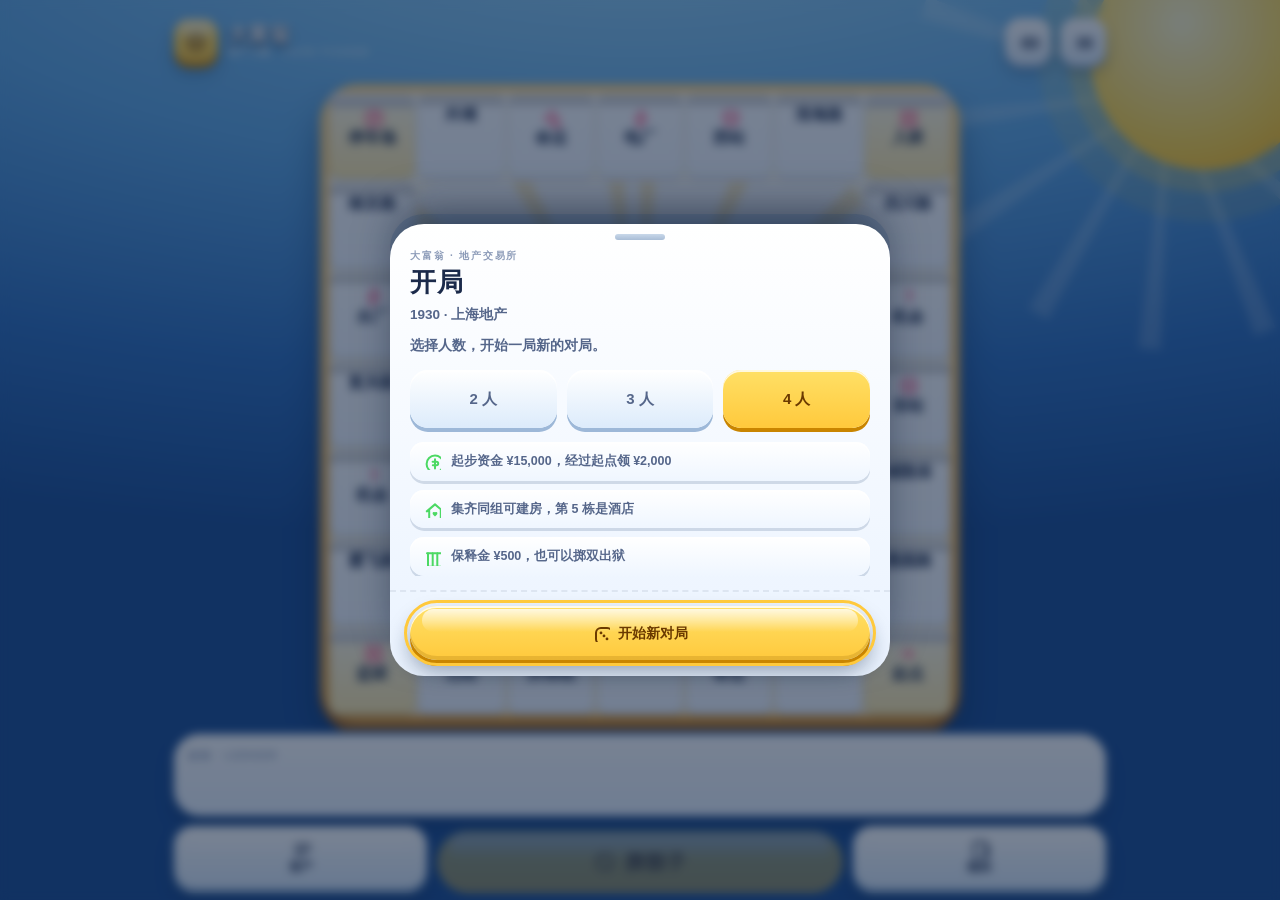
==== index.html @ e1fb8a65 "feat: 大富翁·地产小镇 3D手游风版本 - 全页视觉重做：深蓝天幕 + 琥珀立体棋盘框 + 高饱和糖果色 - 三层 3D 立体 UI：亮面/内高光/深色立体边/投影，按下下沉回弹 - 签名动效：" ====
<!DOCTYPE html>
<html lang="zh-CN">
<head>
<meta charset="utf-8">
<meta name="viewport" content="width=device-width, initial-scale=1, viewport-fit=cover, maximum-scale=5">
<meta name="theme-color" content="#2E6FBE">
<meta name="color-scheme" content="light">
<meta name="apple-mobile-web-app-capable" content="yes">
<meta name="apple-mobile-web-app-status-bar-style" content="default">
<meta name="description" content="可爱动画风的大富翁棋盘游戏：买地、建房、收租、拍卖、破产，1 人对战 3 个 AI。">
<title>大富翁 · 地产小镇</title>
<link rel="icon" href="data:image/svg+xml,%3Csvg xmlns='http://www.w3.org/2000/svg' viewBox='0 0 32 32'%3E%3Crect width='32' height='32' rx='9' fill='%232E6FBE'/%3E%3Crect x='3' y='3' width='26' height='26' rx='8' fill='%23FFC93C'/%3E%3Crect x='6' y='6' width='20' height='20' rx='6' fill='%23FFFDF4'/%3E%3Ccircle cx='16' cy='16' r='4' fill='%23FF5C8A'/%3E%3C/svg%3E">
<link rel="stylesheet" href="styles.css">
</head>
<body>

<!-- ============ 背景装饰 ============ -->
<div class="bg" aria-hidden="true">
  <span class="bg__dots"></span>
  <span class="bg__rays"></span>
  <span class="bg__sun"></span>
  <span class="bg__cloud bg__cloud--1"></span>
  <span class="bg__cloud bg__cloud--2"></span>
  <span class="bg__cloud bg__cloud--3"></span>
</div>

<!-- ============ SVG 图标 sprite：2px 圆头描边，圆润造型 ============ -->
<svg class="sprite" aria-hidden="true" focusable="false">
  <defs>
    <g id="i-go" fill="none" stroke="currentColor" stroke-width="2" stroke-linecap="round" stroke-linejoin="round"><path d="M4 12h11M11 7.5l4.5 4.5-4.5 4.5"/></g>
    <g id="i-jail" fill="none" stroke="currentColor" stroke-width="2" stroke-linecap="round"><path d="M5 5v14M9.7 5v14M14.3 5v14M19 5v14M4 5.2h16M4 18.8h16"/></g>
    <g id="i-parking" fill="none" stroke="currentColor" stroke-width="2" stroke-linecap="round" stroke-linejoin="round"><rect x="4" y="4" width="16" height="16" rx="5"/><path d="M9.6 16.8V7.6h3.6a2.9 2.9 0 0 1 0 5.8H9.6"/></g>
    <g id="i-chance" fill="none" stroke="currentColor" stroke-width="2" stroke-linecap="round"><path d="M9.4 9.6a2.7 2.7 0 1 1 3.8 2.5c-.8.4-1.2 1-1.2 1.9v.3"/><circle cx="12" cy="17.4" r="1.2" fill="currentColor" stroke="none"/></g>
    <g id="i-fate" fill="none" stroke="currentColor" stroke-width="2" stroke-linejoin="round"><path d="M12 3.6l2.2 5.4 5.4 2.2-5.4 2.2L12 18.8l-2.2-5.4L4.4 11.2l5.4-2.2z"/><path d="M18.4 16.6l.8 1.9 1.9.8-1.9.8-.8 1.9-.8-1.9-1.9-.8 1.9-.8z"/></g>
    <g id="i-tax" fill="none" stroke="currentColor" stroke-width="2" stroke-linecap="round"><path d="M6.5 17.5L17.5 6.5"/><circle cx="8.4" cy="8.4" r="2.4"/><circle cx="15.6" cy="15.6" r="2.4"/></g>
    <g id="i-rail" fill="none" stroke="currentColor" stroke-width="2" stroke-linecap="round" stroke-linejoin="round"><rect x="5" y="4" width="14" height="12.5" rx="4"/><path d="M5.5 9.4h13M9 16.5l-1.6 3M15 16.5l1.6 3"/><circle cx="9.2" cy="13" r="1.1" fill="currentColor" stroke="none"/><circle cx="14.8" cy="13" r="1.1" fill="currentColor" stroke="none"/></g>
    <g id="i-bolt" fill="none" stroke="currentColor" stroke-width="2" stroke-linejoin="round"><path d="M13.4 3L6 13.2h4.6L9.4 21 18 10.4h-4.7z"/></g>
    <g id="i-house" fill="none" stroke="currentColor" stroke-width="2" stroke-linejoin="round" stroke-linecap="round"><path d="M3.8 11.4L12 4.4l8.2 7M6.2 10.2v8.6a1.4 1.4 0 0 0 1.4 1.4h8.8a1.4 1.4 0 0 0 1.4-1.4v-8.6"/><path d="M12 16.6c-1-.9-2.4-2-2.4-3.2a1.4 1.4 0 0 1 2.4-1 1.4 1.4 0 0 1 2.4 1c0 1.2-1.4 2.3-2.4 3.2z" fill="currentColor" stroke="none"/></g>
    <g id="i-dice" fill="none" stroke="currentColor" stroke-width="2" stroke-linejoin="round"><rect x="4" y="4" width="16" height="16" rx="5"/><circle cx="9" cy="9" r="1.4" fill="currentColor" stroke="none"/><circle cx="15" cy="15" r="1.4" fill="currentColor" stroke="none"/><circle cx="12" cy="12" r="1.4" fill="currentColor" stroke="none"/></g>
    <g id="i-coin" fill="none" stroke="currentColor" stroke-width="2" stroke-linecap="round" stroke-linejoin="round"><circle cx="12" cy="12" r="8.4"/><path d="M12 7.4v9.2M9.6 9.9h3.9a1.7 1.7 0 0 1 0 3.4H9.8"/></g>
    <g id="i-sound" fill="none" stroke="currentColor" stroke-width="2" stroke-linejoin="round" stroke-linecap="round"><path d="M4.5 9.6h3.1L11.4 6.2v11.6L7.6 14.4H4.5z"/><path d="M15.2 9.5a4 4 0 0 1 0 5M17.8 6.9a7.4 7.4 0 0 1 0 10.2"/></g>
    <g id="i-mute" fill="none" stroke="currentColor" stroke-width="2" stroke-linejoin="round" stroke-linecap="round"><path d="M4.5 9.6h3.1L11.4 6.2v11.6L7.6 14.4H4.5z"/><path d="M15 9.9l4.3 4.2M19.3 9.9L15 14.1"/></g>
    <g id="i-close" fill="none" stroke="currentColor" stroke-width="2.2" stroke-linecap="round"><path d="M7 7l10 10M17 7L7 17"/></g>
    <g id="i-list" fill="none" stroke="currentColor" stroke-width="2" stroke-linecap="round"><path d="M4.5 7h15M4.5 12h15M4.5 17h9"/></g>
    <g id="i-book" fill="none" stroke="currentColor" stroke-width="2" stroke-linejoin="round" stroke-linecap="round"><path d="M5 5.5A1.5 1.5 0 0 1 6.5 4H17v15.5H6.5A1.5 1.5 0 0 1 5 18z"/><path d="M17 8.5h2.2V20H6.5"/></g>
    <g id="i-gear" fill="none" stroke="currentColor" stroke-width="2" stroke-linecap="round"><circle cx="12" cy="12" r="3.2"/><path d="M12 3.2v2.6M12 18.2v2.6M4.8 4.8l1.9 1.9M17.3 17.3l1.9 1.9M3.2 12h2.6M18.2 12h2.6M4.8 19.2l1.9-1.9M17.3 6.7l1.9-1.9"/></g>
    <g id="i-restart" fill="none" stroke="currentColor" stroke-width="2" stroke-linecap="round" stroke-linejoin="round"><path d="M19.6 12a7.6 7.6 0 1 1-2.5-5.6"/><path d="M19.6 4.6v4.2h-4.2"/></g>
    <g id="i-crown" fill="none" stroke="currentColor" stroke-width="2" stroke-linejoin="round" stroke-linecap="round"><path d="M4 17.4l1.6-8.2 4.2 3.4L12 6l2.2 6.6 4.2-3.4 1.6 8.2z"/><path d="M5.4 20.4h13.2"/></g>
    <g id="i-alert" fill="none" stroke="currentColor" stroke-width="2" stroke-linejoin="round" stroke-linecap="round"><path d="M12 4.4l8.4 15.2H3.6z"/><path d="M12 10.2v4M12 17.4h.01"/></g>
    <g id="i-menu" fill="none" stroke="currentColor" stroke-width="2.2" stroke-linecap="round"><path d="M5 8h14M5 12h14M5 16h14"/></g>
    <g id="i-heart" fill="currentColor"><path d="M12 20s-7-4.3-7-9a4 4 0 0 1 7-2.6A4 4 0 0 1 19 11c0 4.7-7 9-7 9z"/></g>
  </defs>
</svg>

<div class="app" id="app">

  <header class="hud">
    <div class="brand">
      <span class="brand__mark" aria-hidden="true">
        <svg class="ico"><use href="#i-house"></use></svg>
      </span>
      <span class="brand__text">
        <b class="brand__name">大富翁</b>
        <span class="brand__sub">地产小镇 · CUTE TYCOON</span>
      </span>
    </div>
    <div class="hud__tools">
      <button class="icon-btn" id="btnSound" type="button" aria-label="音效开关"></button>
      <button class="icon-btn" id="btnMenu" type="button" aria-label="菜单">
        <svg class="ico" aria-hidden="true"><use href="#i-menu"></use></svg>
      </button>
    </div>
  </header>

  <div class="strip" id="strip" role="list" aria-label="玩家"></div>

  <main class="stage">
    <div class="board" id="board">
      <div class="cells" id="cells"></div>
      <div class="hub" id="hub"></div>
      <div class="tokens" id="tokens"></div>
      <div class="fx" id="fx"></div>
    </div>
  </main>

  <div class="ticker" id="ticker">
    <div class="ticker__head"><span class="eyebrow">战报 · LEDGER</span></div>
    <div class="ticker__list" id="tickerList" aria-live="polite"></div>
  </div>

  <footer class="dock" id="dock">
    <button class="btn btn--ghost dock__side" id="btnAssets" type="button">
      <svg class="ico" aria-hidden="true"><use href="#i-list"></use></svg>
      <span class="btn__label">资产</span>
    </button>
    <button class="btn btn--primary dock__main" id="btnRoll" type="button" disabled>
      <svg class="ico" aria-hidden="true"><use href="#i-dice"></use></svg>
      <span class="btn__label">掷骰子</span>
    </button>
    <button class="btn btn--ghost dock__side" id="btnRules" type="button">
      <svg class="ico" aria-hidden="true"><use href="#i-book"></use></svg>
      <span class="btn__label">规则</span>
    </button>
  </footer>

</div>

<div class="sheet-layer" id="sheetLayer" hidden></div>
<div class="toasts" id="toasts" aria-live="polite"></div>

<script src="js/data.js"></script>
<script src="js/audio.js"></script>
<script src="js/engine.js"></script>
<script src="js/ui.js"></script>
<script src="js/main.js"></script>
</body>
</html>
---- styles.css ----
/* ============================================================
   大富翁 · 地产小镇
   3D 手游风设计系统 · 手机优先
   厚立体按钮 / 光泽高光 / 高饱和配色 / 弹跳动效
   ============================================================ */

/* ---------- 1. 令牌 ---------- */
:root {
  /* 天空 */
  --sky-1: #7FC4F0;
  --sky-2: #3D8FD8;
  --sky-3: #1B4E96;

  /* 棋盘 */
  --board-bg-1: #FFFDF4;
  --board-bg-2: #FFEFC9;
  --frame-1: #FFD98A;
  --frame-2: #E09A33;
  --frame-edge: #A9661A;

  /* 文字 */
  --ink: #1B2A4A;
  --ink-2: #55668A;
  --ink-3: #8C9BB8;
  --white: #FFFFFF;

  /* 主色（各带深色立体边） */
  --gold: #FFC93C;   --gold-edge: #C98500;   --gold-ink: #6B3A00;
  --pink: #FF5C8A;   --pink-edge: #C93A66;   --pink-ink: #4A0F22;
  --orange: #FF8A3D; --orange-edge: #C25A14;
  --lime: #4CD964;   --lime-edge: #2A9B3C;
  --cyan: #35C1F0;   --cyan-edge: #0E7EA8;
  --purple: #A96BFF; --purple-edge: #6E36C9;
  --red: #FF4D4D;    --red-edge: #C42B2B;

  /* 地产分组 */
  --g-a: #FF5C8A;  --g-b: #FF9A3D;  --g-c: #4CD964;
  --g-d: #35C1F0;  --g-e: #A96BFF;
  --g-rail: #8FA6C4; --g-util: #FFC93C;

  --line: rgba(27, 42, 74, .14);
  --line-2: rgba(27, 42, 74, .08);

  --r-xl: 34px;
  --r-lg: 26px;
  --r-md: 18px;
  --r-sm: 12px;

  --font-round: "Yuanti SC", "Yuanti TC", ui-rounded, "Hiragino Maru Gothic ProN",
                "Quicksand", "Nunito", -apple-system, "PingFang SC", "Microsoft YaHei", sans-serif;
  --font-num: "Quicksand", "Yuanti SC", ui-rounded, "SF Pro Rounded", "Nunito",
              -apple-system, "PingFang SC", "Microsoft YaHei", sans-serif;

  --pop: cubic-bezier(.34, 1.56, .64, 1);
  --soft: cubic-bezier(.22, .68, .36, 1);
  --t-fast: 120ms;
  --t: 220ms;

  --z-tokens: 6;
  --z-fx: 12;
  --z-sheet: 100;
  --z-toast: 200;
}

/* ---------- 2. 基础 ---------- */
*, *::before, *::after { box-sizing: border-box; }
html { height: 100%; }

body {
  margin: 0;
  min-height: 100dvh;
  background:
    radial-gradient(140% 70% at 50% -10%, #9FD8F7 0%, #5FA8E4 42%, #2E6FBE 74%, #1B4E96 100%);
  background-attachment: fixed;
  color: var(--ink);
  font: 400 16px/1.5 var(--font-round);
  -webkit-font-smoothing: antialiased;
  overscroll-behavior: none;
  -webkit-tap-highlight-color: transparent;
  touch-action: manipulation;
}
body.is-locked { overflow: hidden; }

button { font: inherit; color: inherit; }
.mono { font-family: var(--font-num); font-variant-numeric: tabular-nums; }
.ico { width: 1.15em; height: 1.15em; flex: 0 0 auto; fill: none; }
.sprite { position: absolute; width: 0; height: 0; overflow: hidden; }
:focus-visible { outline: 3px solid var(--gold); outline-offset: 3px; border-radius: 10px; }
.empty { color: var(--ink-3); font-size: 13px; padding: 16px 0; text-align: center; }

.eyebrow {
  margin: 0;
  font-size: 10px;
  font-weight: 900;
  letter-spacing: .18em;
  text-transform: uppercase;
  color: var(--ink-3);
}

/* ---------- 3. 背景装饰 ---------- */
.bg { position: fixed; inset: 0; overflow: hidden; pointer-events: none; z-index: 0; }

.bg__sun {
  position: absolute;
  top: -60px; right: -40px;
  width: 230px; height: 230px;
  border-radius: 50%;
  background: radial-gradient(circle at 40% 36%, #FFF6C9, #FFD84D 58%, #FFB300);
  box-shadow: 0 0 0 22px rgba(255, 216, 77, .26), 0 0 0 52px rgba(255, 216, 77, .12);
  animation: bob 8s ease-in-out infinite;
}
.bg__rays {
  position: absolute;
  top: -170px; right: -150px;
  width: 520px; height: 520px;
  border-radius: 50%;
  background: repeating-conic-gradient(from 0deg, rgba(255, 255, 255, .18) 0deg 5deg, transparent 5deg 26deg);
  animation: spin 90s linear infinite;
  mix-blend-mode: soft-light;
}

.bg__cloud {
  position: absolute;
  width: 110px; height: 38px;
  border-radius: 999px;
  background: linear-gradient(180deg, #FFFFFF, #E4F2FF);
  box-shadow: 0 10px 20px rgba(12, 40, 80, .18);
}
.bg__cloud::before,
.bg__cloud::after {
  content: "";
  position: absolute;
  border-radius: 50%;
  background: inherit;
}
.bg__cloud::before { width: 50px; height: 50px; top: -22px; left: 16px; }
.bg__cloud::after { width: 34px; height: 34px; top: -15px; right: 18px; }
.bg__cloud--1 { top: 9%; left: -130px; animation: drift 52s linear infinite; }
.bg__cloud--2 { top: 26%; left: -130px; transform: scale(.68); animation: drift 68s linear infinite 9s; }
.bg__cloud--3 { top: 58%; left: -130px; transform: scale(.5); opacity: .85; animation: drift 84s linear infinite 24s; }

/* ---------- 4. 骨架 ---------- */
.app {
  position: relative;
  z-index: 1;
  display: grid;
  grid-template-columns: minmax(0, 1fr);
  grid-template-rows: auto auto auto minmax(0, 1fr) auto;
  height: 100dvh;
  max-width: 980px;
  margin-inline: auto;
}
.app > * { min-width: 0; }
.app.is-shake { animation: shake 420ms var(--soft); }

/* ---------- 5. HUD ---------- */
.hud {
  display: flex;
  align-items: center;
  justify-content: space-between;
  gap: 10px;
  padding: max(10px, env(safe-area-inset-top)) 14px 2px;
}

.brand { display: flex; align-items: center; gap: 10px; min-width: 0; }

.brand__mark {
  position: relative;
  width: 44px; height: 44px;
  flex: 0 0 auto;
  display: grid; place-items: center;
  border-radius: 15px;
  background: linear-gradient(180deg, #FFE066, var(--gold));
  box-shadow:
    inset 0 2px 0 rgba(255, 255, 255, .8),
    inset 0 -4px 0 rgba(140, 90, 0, .22),
    0 5px 0 var(--gold-edge),
    0 9px 16px rgba(10, 30, 60, .35);
  color: var(--gold-ink);
  animation: bob 3.6s ease-in-out infinite;
}
.brand__mark::after {
  content: "";
  position: absolute;
  inset: 4px 4px auto 4px;
  height: 42%;
  border-radius: 12px 12px 40% 40%;
  background: linear-gradient(180deg, rgba(255, 255, 255, .75), rgba(255, 255, 255, 0));
  pointer-events: none;
}
.brand__mark .ico { width: 24px; height: 24px; position: relative; }

.brand__text { display: flex; flex-direction: column; min-width: 0; }
.brand__name {
  font-size: 18px;
  font-weight: 900;
  letter-spacing: .04em;
  line-height: 1.15;
  color: #FFFFFF;
  text-shadow: 0 2px 0 rgba(12, 42, 84, .8), 0 4px 8px rgba(10, 30, 60, .5);
}
.brand__sub {
  font-size: 9px;
  font-weight: 900;
  letter-spacing: .2em;
  color: rgba(255, 255, 255, .78);
}

.hud__tools { display: flex; gap: 9px; flex: 0 0 auto; }

.icon-btn {
  position: relative;
  width: 46px; height: 46px;
  display: grid; place-items: center;
  border: 0;
  border-radius: 16px;
  background: linear-gradient(180deg, #FFFFFF, #DCEBFB);
  color: var(--ink);
  box-shadow:
    inset 0 2px 0 rgba(255, 255, 255, .9),
    0 4px 0 #9DB8D8,
    0 8px 14px rgba(10, 30, 60, .3);
  cursor: pointer;
  transition: transform var(--t-fast) var(--pop), box-shadow var(--t-fast);
}
.icon-btn:active { transform: translateY(4px); box-shadow: inset 0 2px 0 rgba(255, 255, 255, .7), 0 0 0 #9DB8D8, 0 2px 5px rgba(10, 30, 60, .3); }
.icon-btn .ico { width: 21px; height: 21px; }

/* ---------- 6. 玩家条 ---------- */
.strip {
  display: flex;
  gap: 10px;
  padding: 8px 14px;
  overflow-x: auto;
  scrollbar-width: none;
  scroll-snap-type: x proximity;
  -webkit-overflow-scrolling: touch;
}
.strip::-webkit-scrollbar { display: none; }

.chip {
  flex: 0 0 auto;
  scroll-snap-align: start;
  position: relative;
  display: grid;
  grid-template-columns: 34px minmax(0, 1fr);
  grid-template-rows: auto auto;
  column-gap: 9px;
  row-gap: 0;
  min-width: 132px;
  padding: 7px 13px 8px 8px;
  text-align: left;
  border: 0;
  border-radius: 18px;
  background: linear-gradient(180deg, #FFFFFF, #EAF3FF);
  box-shadow:
    inset 0 2px 0 rgba(255, 255, 255, .95),
    0 4px 0 rgba(21, 58, 108, .28),
    0 9px 16px rgba(10, 30, 60, .3);
  cursor: pointer;
  transition: transform var(--t-fast) var(--pop), box-shadow var(--t-fast);
}
.chip:active { transform: translateY(4px); box-shadow: 0 0 0 rgba(21, 58, 108, .2), 0 3px 6px rgba(10, 30, 60, .25); }
.chip.is-active {
  background: linear-gradient(180deg, #FFF9E4, #FFE9A8);
  box-shadow:
    inset 0 2px 0 rgba(255, 255, 255, .95),
    0 0 0 3px var(--gold),
    0 4px 0 var(--gold-edge),
    0 10px 18px rgba(10, 30, 60, .35);
  animation: wiggle 2.8s ease-in-out infinite;
}
.chip.is-out { opacity: .55; filter: grayscale(.6); }

.chip__dot {
  grid-row: 1 / span 2;
  align-self: center;
  width: 34px; height: 34px;
  border-radius: 12px;
  background:
    radial-gradient(circle at 34% 26%, rgba(255, 255, 255, .8), rgba(255, 255, 255, 0) 58%),
    var(--c, var(--pink));
  box-shadow: inset 0 -3px 0 rgba(27, 42, 74, .2), 0 0 0 2.5px #FFFFFF;
}
.chip.is-active .chip__dot { animation: breath 1.6s ease-in-out infinite; }

.chip__top { display: flex; align-items: center; gap: 6px; min-width: 0; }
.chip__name {
  font-size: 13px;
  font-weight: 900;
  white-space: nowrap;
  color: var(--ink);
}
.chip__badge {
  font-size: 9px;
  font-weight: 900;
  letter-spacing: .06em;
  padding: 1px 6px;
  border-radius: 999px;
  background: linear-gradient(180deg, #FFD84D, var(--gold));
  color: var(--gold-ink);
  box-shadow: inset 0 -1.5px 0 rgba(140, 90, 0, .3);
}
.chip__cash {
  display: flex;
  align-items: center;
  gap: 4px;
  font-family: var(--font-num);
  font-variant-numeric: tabular-nums;
  font-size: 16px;
  font-weight: 900;
  color: #1B4E96;
  line-height: 1.15;
}
.chip__cash::before {
  content: "";
  width: 13px; height: 13px;
  flex: 0 0 auto;
  border-radius: 50%;
  background: radial-gradient(circle at 35% 30%, #FFF0A8, var(--gold) 60%, #D99A00);
  box-shadow: inset 0 0 0 1.5px #FFF3C4, 0 1px 2px rgba(120, 80, 0, .4);
}
.chip__meta {
  grid-column: 2;
  font-size: 10px;
  font-weight: 800;
  color: var(--ink-2);
  white-space: nowrap;
  overflow: hidden;
  text-overflow: ellipsis;
}

/* ---------- 7. 棋盘 ---------- */
.stage {
  display: grid;
  place-items: center;
  min-height: 0;
  min-width: 0;
  overflow: hidden;
  padding: 2px 12px 6px;
}

.board {
  position: relative;
  width: 100%;
  max-width: 640px;
  aspect-ratio: 1 / 1;
  border: 9px solid transparent;
  border-radius: 38px;
  background:
    linear-gradient(180deg, var(--board-bg-1), var(--board-bg-2)) padding-box,
    linear-gradient(180deg, var(--frame-1), var(--frame-2)) border-box;
  box-shadow:
    0 9px 0 var(--frame-edge),
    0 20px 34px rgba(8, 28, 60, .45),
    inset 0 0 0 2px rgba(255, 255, 255, .55);
  animation: boardIn 620ms var(--pop) backwards;
}

.cells {
  position: absolute;
  inset: 0;
  display: grid;
  grid-template-columns: repeat(7, 1fr);
  grid-template-rows: repeat(7, 1fr);
  gap: 3px;
}

.cell {
  position: relative;
  display: flex;
  flex-direction: column;
  align-items: center;
  gap: calc(var(--u, 4px) * .4);
  padding: calc(var(--u, 4px) * 2.2) calc(var(--u, 4px) * .4) calc(var(--u, 4px) * .4);
  border: 0;
  border-radius: calc(var(--u, 4px) * 1.6);
  background: linear-gradient(180deg, #FFFFFF, #F2F7FF);
  box-shadow:
    inset 0 -2px 0 rgba(27, 42, 74, .07),
    inset 0 0 0 1.5px rgba(27, 42, 74, .09),
    0 2px 0 rgba(27, 42, 74, .1);
  text-align: center;
  cursor: pointer;
  overflow: hidden;
  transition: transform var(--t-fast) var(--pop);
  animation: cellIn 460ms var(--pop) backwards;
  animation-delay: calc(var(--i, 0) * 15ms);
}
.cell:active { transform: translateY(2px) scale(.96); }
.cell.is-land { animation: landPop 560ms var(--pop); }
.cell.is-step { animation: stepBump 300ms var(--pop); }

.cell__bar {
  position: absolute;
  top: 0; left: 0; right: 0;
  height: calc(var(--u, 4px) * 1.9);
  background: linear-gradient(180deg, color-mix(in srgb, var(--gc, #CCC) 62%, #FFFFFF), var(--gc, #CCC));
  box-shadow: inset 0 -1px 0 rgba(27, 42, 74, .18);
}
.cell__bar::after {
  content: "";
  position: absolute;
  inset: 0 0 55% 0;
  background: linear-gradient(180deg, rgba(255, 255, 255, .65), rgba(255, 255, 255, 0));
}
.cell.is-mortgaged .cell__bar { filter: grayscale(.85) opacity(.7); }
.cell.is-mortgaged::after {
  content: "";
  position: absolute;
  inset: 0;
  background: repeating-linear-gradient(-45deg, rgba(255, 255, 255, .8) 0 3px, transparent 3px 8px);
  pointer-events: none;
}

.cell__icon {
  display: grid;
  place-items: center;
  font-size: calc(var(--u, 4px) * 3.4);
  color: var(--gc, var(--pink));
  line-height: 1;
  filter: drop-shadow(0 1px 0 rgba(255, 255, 255, .9));
}
.cell__icon:empty { display: none; }
.cell__icon .ico { width: 1em; height: 1em; }

.cell__name {
  font-size: calc(var(--u, 4px) * 2.5);
  font-weight: 900;
  line-height: 1.05;
  white-space: nowrap;
  color: var(--ink);
}
.cell__price {
  font-family: var(--font-num);
  font-size: calc(var(--u, 4px) * 2);
  font-weight: 900;
  color: var(--ink-2);
  line-height: 1;
  white-space: nowrap;
}
.cell__price:empty { display: none; }

.cell__houses {
  display: flex;
  gap: calc(var(--u, 4px) * .35);
  justify-content: center;
  align-items: center;
  height: calc(var(--u, 4px) * 1.8);
}
.cell__houses:empty { display: none; }
.h {
  width: calc(var(--u, 4px) * 1.6);
  height: calc(var(--u, 4px) * 1.5);
  border-radius: 45% 45% 30% 30%;
  background: linear-gradient(180deg, #7BE05A, var(--lime));
  box-shadow: inset 0 -1.5px 0 rgba(20, 80, 20, .3), 0 1px 0 rgba(27, 42, 74, .15);
}
.h--hotel {
  width: calc(var(--u, 4px) * 4);
  height: calc(var(--u, 4px) * 1.8);
  border-radius: 999px;
  background: linear-gradient(180deg, #FFE066, var(--gold));
  box-shadow: inset 0 -2px 0 rgba(140, 90, 0, .35), 0 1px 0 rgba(27, 42, 74, .2);
}

.cell__owner {
  position: absolute;
  right: calc(var(--u, 4px) * .6);
  bottom: calc(var(--u, 4px) * .4);
  width: calc(var(--u, 4px) * 3.2);
  height: calc(var(--u, 4px) * 3.2);
  display: grid;
  place-items: center;
  border-radius: 50%;
  background:
    radial-gradient(circle at 34% 26%, rgba(255, 255, 255, .75), rgba(255, 255, 255, 0) 60%),
    var(--oc, #DDE6F2);
  color: #FFFFFF;
  font-size: calc(var(--u, 4px) * 1.9);
  font-weight: 900;
  line-height: 1;
  text-shadow: 0 1px 1px rgba(27, 42, 74, .55);
  box-shadow: 0 0 0 calc(var(--u, 4px) * .4) #FFFFFF, 0 calc(var(--u, 4px) * .3) calc(var(--u, 4px) * .6) rgba(27, 42, 74, .35);
}
.cell__owner:empty { display: none; }
.cell.is-owned { background: linear-gradient(180deg, #FFFFFF, color-mix(in srgb, var(--oc, #DDE6F2) 22%, #FFFFFF)); }

.cell--corner { background: linear-gradient(180deg, #FFF9E4, #FFE9A8); }
.cell--corner .cell__bar { height: calc(var(--u, 4px) * 2.2); }

/* ---------- 8. 中心枢纽 ---------- */
.hub {
  position: absolute;
  inset: 14.2857%;
  display: grid;
  place-items: center;
  overflow: hidden;
  border-radius: var(--r-lg);
  background:
    radial-gradient(circle at 50% 12%, rgba(255, 255, 255, .95), rgba(255, 255, 255, 0) 60%),
    linear-gradient(180deg, #FFFFFF, #EAF3FF);
  box-shadow:
    inset 0 0 0 3px rgba(255, 255, 255, .9),
    inset 0 0 0 4.5px rgba(27, 42, 74, .08),
    0 2px 0 rgba(27, 42, 74, .06);
}
.hub__rays {
  position: absolute;
  inset: -25%;
  background: repeating-conic-gradient(from 0deg, rgba(255, 201, 60, .3) 0deg 4deg, transparent 4deg 22deg);
  animation: spin 70s linear infinite;
}

.hub__frame {
  position: relative;
  display: flex;
  flex-direction: column;
  align-items: center;
  gap: calc(var(--u, 4px) * 1.4);
  padding: calc(var(--u, 4px) * 2.4) calc(var(--u, 4px) * 3.2) calc(var(--u, 4px) * 2.8);
  border-radius: calc(var(--u, 4px) * 4.5);
  background: linear-gradient(180deg, #FFFFFF, #F0F6FF);
  box-shadow:
    inset 0 2px 0 rgba(255, 255, 255, .95),
    0 calc(var(--u, 4px) * .8) 0 rgba(21, 58, 108, .22),
    0 calc(var(--u, 4px) * 2) calc(var(--u, 4px) * 3) rgba(10, 30, 60, .25);
  animation: bob 4s ease-in-out infinite;
}

.hub__round {
  font-size: calc(var(--u, 4px) * 2.2);
  font-weight: 900;
  letter-spacing: .08em;
  color: var(--ink-2);
}
.hub__round b { font-family: var(--font-num); color: var(--pink); }

.hub__dice { display: flex; gap: calc(var(--u, 4px) * 1.8); }

.die {
  display: grid;
  grid-template-columns: repeat(3, 1fr);
  grid-template-rows: repeat(3, 1fr);
  width: calc(var(--u, 4px) * 10.5);
  height: calc(var(--u, 4px) * 10.5);
  padding: 13%;
  gap: 8%;
  background: linear-gradient(160deg, #FFFFFF, #E9F2FF);
  border-radius: calc(var(--u, 4px) * 2.8);
  box-shadow:
    inset 0 calc(var(--u, 4px) * -.9) 0 rgba(27, 42, 74, .1),
    inset 0 calc(var(--u, 4px) * .5) 0 rgba(255, 255, 255, .9),
    0 calc(var(--u, 4px) * .7) 0 rgba(21, 58, 108, .25),
    0 calc(var(--u, 4px) * 1.4) calc(var(--u, 4px) * 2) rgba(10, 30, 60, .25);
}
.hub__dice.is-rolling .die { animation: tumble 320ms var(--soft) infinite; }
.hub__dice.is-rolling .die:last-child { animation-delay: 90ms; }
.hub__dice.is-settled .die { animation: pop 400ms var(--pop); }
.pip { border-radius: 50%; background: transparent; }
.pip.on {
  background: radial-gradient(circle at 35% 30%, #FF8FAE, var(--pink) 65%);
  box-shadow: inset 0 -1px 1px rgba(120, 20, 50, .35);
}

.hub__who {
  font-size: calc(var(--u, 4px) * 2.7);
  font-weight: 900;
  color: var(--c, var(--ink));
  white-space: nowrap;
}
.hub__pot {
  display: flex;
  align-items: center;
  gap: 4px;
  font-family: var(--font-num);
  font-size: calc(var(--u, 4px) * 2.1);
  font-weight: 900;
  color: var(--ink-3);
  white-space: nowrap;
}
.hub__last {
  max-width: calc(var(--u, 4px) * 46);
  font-size: calc(var(--u, 4px) * 2.1);
  font-weight: 800;
  line-height: 1.45;
  color: var(--ink-2);
  text-align: center;
  display: -webkit-box;
  -webkit-line-clamp: 2;
  -webkit-box-orient: vertical;
  overflow: hidden;
}

/* ---------- 9. 棋子 ---------- */
.tokens { position: absolute; inset: 0; pointer-events: none; z-index: var(--z-tokens); }

.token {
  position: absolute;
  top: 0; left: 0;
  width: calc(var(--u, 4px) * 7);
  height: calc(var(--u, 4px) * 7);
  margin-left: calc(var(--u, 4px) * -3.5);
  margin-top: calc(var(--u, 4px) * -3.5);
  transform: translate(calc(var(--u, 4px) * var(--tx, 50)), calc(var(--u, 4px) * var(--ty, 50)));
  transition: transform 220ms cubic-bezier(.2, .8, .3, 1);
  will-change: transform;
}
.token.is-active { z-index: 8; }
.token.is-out { opacity: .4; filter: grayscale(.7); }

.token__face {
  display: grid;
  place-items: center;
  width: 100%; height: 100%;
  border-radius: 50% 50% 46% 46%;
  background:
    radial-gradient(circle at 32% 24%, rgba(255, 255, 255, .9), rgba(255, 255, 255, 0) 56%),
    var(--c, var(--pink));
  color: #FFFFFF;
  font-size: calc(var(--u, 4px) * 3.1);
  font-weight: 900;
  text-shadow: 0 1.5px 0 rgba(27, 42, 74, .6);
  box-shadow:
    0 0 0 calc(var(--u, 4px) * .55) #FFFFFF,
    inset 0 calc(var(--u, 4px) * -.9) 0 rgba(27, 42, 74, .22),
    0 calc(var(--u, 4px) * .7) 0 rgba(21, 58, 108, .35),
    0 calc(var(--u, 4px) * 1.2) calc(var(--u, 4px) * 1.6) rgba(10, 30, 60, .35);
}
.token.is-hop .token__face { animation: hop 260ms var(--pop); }
.token.is-active .token__face { animation: breath 1.7s ease-in-out infinite; }

.token__ring { position: absolute; inset: calc(var(--u, 4px) * -1.1); border-radius: 50%; }
.token.is-active .token__ring {
  box-shadow: 0 0 0 calc(var(--u, 4px) * .5) var(--gold);
  animation: ring 1.5s ease-out infinite;
}

/* ---------- 10. 特效层 ---------- */
.fx { position: absolute; inset: 0; z-index: var(--z-fx); pointer-events: none; }

.stamp {
  position: absolute;
  display: grid;
  place-items: center;
  width: calc(var(--u, 4px) * 19);
  height: calc(var(--u, 4px) * 19);
  margin-left: calc(var(--u, 4px) * -9.5);
  margin-top: calc(var(--u, 4px) * -9.5);
  border-radius: 50%;
  background: radial-gradient(circle at 40% 30%, #FFF3C4, var(--gold) 62%, #E09A00);
  color: var(--gold-ink);
  font-size: calc(var(--u, 4px) * 2.5);
  font-weight: 900;
  text-shadow: 0 1px 0 rgba(255, 255, 255, .7);
  box-shadow: 0 0 0 calc(var(--u, 4px) * .8) #FFFFFF, 0 calc(var(--u, 4px) * .6) 0 var(--gold-edge), 0 calc(var(--u, 4px) * 1.4) calc(var(--u, 4px) * 2) rgba(10, 30, 60, .4);
  animation: stampPop 900ms var(--pop) forwards;
}
.stamp.is-out { animation: stampOut 500ms var(--soft) forwards; }
.stamp__ring {
  position: absolute;
  inset: calc(var(--u, 4px) * -2);
  border: calc(var(--u, 4px) * .7) solid #FFFFFF;
  border-radius: 50%;
  animation: ring 800ms ease-out 1;
}

.float {
  position: absolute;
  transform: translate(-50%, -50%);
  font-family: var(--font-num);
  font-weight: 900;
  font-size: calc(var(--u, 4px) * 3.4);
  color: var(--lime);
  text-shadow:
    0 2px 0 rgba(27, 42, 74, .9), 0 -2px 0 rgba(27, 42, 74, .9),
    2px 0 0 rgba(27, 42, 74, .9), -2px 0 0 rgba(27, 42, 74, .9),
    0 4px 8px rgba(10, 30, 60, .5);
  white-space: nowrap;
  animation: floatPop 1250ms var(--pop) forwards;
}
.float--pay { color: #FF6B6B; }

.confetti {
  position: absolute;
  width: 10px; height: 10px;
  margin: -5px 0 0 -5px;
  border-radius: 3px;
  box-shadow: 0 1px 2px rgba(10, 30, 60, .3);
  animation: confettiFly var(--d, .8s) var(--soft) forwards;
}

.coin-fly {
  position: fixed;
  z-index: var(--z-toast);
  width: 22px; height: 22px;
  margin: -11px 0 0 -11px;
  border-radius: 50%;
  background: radial-gradient(circle at 35% 30%, #FFF6C9, var(--gold) 58%, #D99A00);
  box-shadow: inset 0 0 0 2px #FFF3C4, 0 3px 6px rgba(120, 80, 0, .45);
  animation: coinFly 720ms var(--soft) forwards;
}

/* ---------- 11. 战报 ---------- */
.ticker {
  display: flex;
  flex-direction: column;
  min-height: 34px;
  margin: 4px 14px 6px;
  padding: 8px 14px 9px;
  border-radius: var(--r-lg);
  background: linear-gradient(180deg, #FFFFFF, #EAF3FF);
  box-shadow:
    inset 0 2px 0 rgba(255, 255, 255, .95),
    0 4px 0 rgba(21, 58, 108, .22),
    0 10px 18px rgba(10, 30, 60, .28);
}
.ticker__head {
  flex: 0 0 auto;
  padding-bottom: 6px;
  margin-bottom: 4px;
  border-bottom: 2px dashed var(--line-2);
}
.ticker__head .eyebrow { color: var(--ink-3); }

.ticker__list {
  display: flex;
  flex-direction: column;
  justify-content: flex-end;
  gap: 2px;
  flex: 1 1 auto;
  min-height: 0;
  overflow-y: auto;
  overscroll-behavior: contain;
  scrollbar-width: none;
}
.ticker__list::-webkit-scrollbar { display: none; }

.ticker__item {
  flex: 0 0 auto;
  font-size: 12.5px;
  font-weight: 800;
  line-height: 1.5;
  color: var(--ink-2);
  animation: slideIn 280ms var(--pop);
}
.ticker__item--money, .ticker__item--buy { color: #1E9E4A; }
.ticker__item--rent, .ticker__item--pay, .ticker__item--danger { color: #E03E3E; }
.ticker__item--jail { color: #B07A00; }
.ticker__item--card { color: #7B4BD6; }
.ticker__item--dice { color: var(--ink-2); }
.ticker__item--build { color: #1E9E4A; }
.ticker__item.is-out { animation: slideOut 300ms var(--soft) forwards; }

/* ---------- 12. 操作坞 ---------- */
.dock {
  display: grid;
  grid-template-columns: 1fr 1.6fr 1fr;
  gap: 10px;
  padding: 4px 14px max(12px, env(safe-area-inset-bottom));
}

.btn {
  position: relative;
  min-height: 54px;
  display: inline-flex;
  align-items: center;
  justify-content: center;
  gap: 8px;
  padding: 0 16px;
  border: 0;
  border-radius: 999px;
  background: linear-gradient(180deg, #FFFFFF, #DCEBFB);
  color: var(--ink);
  font-size: 14px;
  font-weight: 900;
  box-shadow:
    inset 0 2px 0 rgba(255, 255, 255, .95),
    0 5px 0 #9DB8D8,
    0 10px 18px rgba(10, 30, 60, .32);
  cursor: pointer;
  overflow: hidden;
  transition: transform var(--t-fast) var(--pop), box-shadow var(--t-fast);
}
.btn::before {
  content: "";
  position: absolute;
  inset: 3px 12px auto 12px;
  height: 42%;
  border-radius: 999px;
  background: linear-gradient(180deg, rgba(255, 255, 255, .8), rgba(255, 255, 255, 0));
  pointer-events: none;
}
.btn:active { transform: translateY(5px); box-shadow: inset 0 2px 0 rgba(255, 255, 255, .7), 0 0 0 #9DB8D8, 0 3px 8px rgba(10, 30, 60, .3); }
.btn > * { position: relative; }
.btn .ico { width: 18px; height: 18px; }

.btn--primary {
  background: linear-gradient(180deg, #FFE066, var(--gold));
  color: var(--gold-ink);
  box-shadow:
    inset 0 2px 0 rgba(255, 255, 255, .85),
    inset 0 -4px 0 rgba(140, 90, 0, .2),
    0 6px 0 var(--gold-edge),
    0 12px 22px rgba(10, 30, 60, .4);
}
.btn--primary:active { box-shadow: inset 0 2px 0 rgba(255, 255, 255, .7), 0 1px 0 var(--gold-edge), 0 3px 8px rgba(10, 30, 60, .3); }

.btn--ghost { background: linear-gradient(180deg, #FFFFFF, #DCEBFB); }

.btn--danger {
  background: linear-gradient(180deg, #FF8A8A, var(--red));
  color: #FFFFFF;
  text-shadow: 0 2px 0 rgba(120, 20, 20, .45);
  box-shadow:
    inset 0 2px 0 rgba(255, 255, 255, .55),
    inset 0 -4px 0 rgba(120, 20, 20, .25),
    0 6px 0 var(--red-edge),
    0 12px 22px rgba(10, 30, 60, .4);
}
.btn--danger:active { box-shadow: inset 0 2px 0 rgba(255, 255, 255, .45), 0 1px 0 var(--red-edge), 0 3px 8px rgba(10, 30, 60, .3); }

.btn:disabled, .btn.is-disabled {
  opacity: .5;
  box-shadow: none;
  cursor: not-allowed;
  transform: translateY(5px);
}

.dock__main { min-height: 62px; }
.dock__main .btn__label { font-size: 20px; letter-spacing: .04em; }
.dock__main .ico { width: 24px; height: 24px; }
.dock__main.is-waiting {
  background: linear-gradient(180deg, #E7EEF8, #CBD9EA);
  color: #7C8DA6;
  text-shadow: none;
  box-shadow: inset 0 2px 0 rgba(255, 255, 255, .7), 0 2px 0 rgba(21, 58, 108, .18);
  transform: translateY(4px);
}
.dock__side { flex-direction: column; gap: 1px; font-size: 11.5px; border-radius: 20px; }
.dock__side .ico { width: 20px; height: 20px; }

/* ---------- 13. 弹层 ---------- */
.sheet-layer { position: fixed; inset: 0; z-index: var(--z-sheet); }

.scrim {
  position: absolute;
  inset: 0;
  background: rgba(10, 28, 58, .55);
  backdrop-filter: blur(5px);
  animation: fade var(--t) var(--soft);
}

.sheet {
  position: absolute;
  left: 0; right: 0; bottom: 0;
  display: flex;
  flex-direction: column;
  max-height: 88dvh;
  padding: 6px 0 max(16px, env(safe-area-inset-bottom));
  background: linear-gradient(180deg, #FFFFFF, #EAF3FF);
  border-radius: var(--r-xl) var(--r-xl) 0 0;
  box-shadow: 0 -10px 0 rgba(21, 58, 108, .18), 0 -22px 44px -10px rgba(6, 22, 48, .6);
  transform: translateY(104%);
  transition: transform 380ms var(--pop);
}
.sheet.is-in { transform: translateY(0); }
.sheet.is-out { transform: translateY(104%); }

.sheet__grip {
  width: 50px; height: 6px;
  margin: 4px auto 8px;
  border-radius: 999px;
  background: linear-gradient(180deg, #C9D8EA, #A9BDD6);
}

.sheet__close {
  position: absolute;
  top: 10px; right: 10px;
  width: 44px; height: 44px;
  display: grid; place-items: center;
  background: linear-gradient(180deg, #FFFFFF, #DCEBFB);
  border: 0;
  border-radius: 15px;
  color: var(--ink-2);
  box-shadow: inset 0 2px 0 rgba(255, 255, 255, .95), 0 4px 0 #9DB8D8, 0 8px 14px rgba(10, 30, 60, .28);
  cursor: pointer;
  transition: transform var(--t-fast) var(--pop), box-shadow var(--t-fast);
}
.sheet__close:active { transform: translateY(4px); box-shadow: 0 0 0 #9DB8D8, 0 2px 4px rgba(10, 30, 60, .25); }
.sheet__close .ico { width: 20px; height: 20px; }

.sheet__head { padding: 0 20px 10px; }
.sheet__title {
  margin: 4px 0 0;
  font-size: 26px;
  font-weight: 900;
  letter-spacing: .02em;
  line-height: 1.2;
  color: var(--ink);
}
.sheet__sub { margin: 7px 0 0; font-size: 13.5px; font-weight: 800; color: var(--ink-2); }
.sheet__sub b { color: var(--pink); }

.sheet__body {
  padding: 0 20px;
  overflow-y: auto;
  -webkit-overflow-scrolling: touch;
  overscroll-behavior: contain;
}

.sheet__actions {
  display: flex;
  gap: 10px;
  padding: 14px 20px 0;
  margin-top: 14px;
  border-top: 2px dashed var(--line-2);
}
.sheet__actions .btn { flex: 1 1 0; min-width: 0; }
.sheet__actions .btn__label { overflow: hidden; text-overflow: ellipsis; white-space: nowrap; }
.sheet__actions:empty { display: none; }
.sheet--stack .sheet__actions { flex-direction: column; }
.sheet--stack .sheet__actions .btn { min-height: 52px; }

/* ---------- 14. 地契卡（签名元素） ---------- */
.deed {
  position: relative;
  padding: 0 0 16px;
  border-radius: var(--r-lg);
  background: linear-gradient(180deg, #FFFFFF, #F4F9FF);
  box-shadow:
    inset 0 0 0 2px #FFFFFF,
    0 5px 0 rgba(21, 58, 108, .22),
    0 14px 26px -10px rgba(10, 30, 60, .4);
  overflow: hidden;
  animation: deedFlip 480ms var(--pop);
}
.deed--mini { margin-top: 12px; }
.deed--sheet { margin-bottom: 4px; }

.deed__band {
  display: flex;
  align-items: center;
  gap: 8px;
  padding: 11px 16px;
  background:
    radial-gradient(circle at 50% 0%, rgba(255, 255, 255, .55), rgba(255, 255, 255, 0) 70%),
    linear-gradient(180deg, color-mix(in srgb, var(--gc, #CCC) 70%, #FFFFFF), var(--gc, #CCC));
  color: #FFFFFF;
  font-size: 11.5px;
  font-weight: 900;
  letter-spacing: .12em;
  text-transform: uppercase;
  text-shadow: 0 2px 0 rgba(27, 42, 74, .45);
  box-shadow: inset 0 -3px 0 rgba(27, 42, 74, .18);
}
.deed__chip {
  width: 15px; height: 15px;
  border-radius: 5px;
  background: #FFFFFF;
  box-shadow: inset 0 -2px 0 rgba(27, 42, 74, .2);
}

.deed__name {
  margin: 14px 16px 12px;
  padding: 8px 0;
  font-size: 26px;
  font-weight: 900;
  letter-spacing: .08em;
  text-align: center;
  color: var(--ink);
  border-top: 2px dashed var(--line-2);
  border-bottom: 2px dashed var(--line-2);
}
.deed--mini .deed__name { font-size: 22px; }

.deed__price {
  display: flex;
  align-items: center;
  justify-content: space-between;
  gap: 10px;
  margin: 0 16px;
  padding: 9px 12px;
  border-radius: 12px;
  background: linear-gradient(180deg, #FFF9E4, #FFE9A8);
  box-shadow: inset 0 0 0 1.5px rgba(140, 90, 0, .18);
  font-size: 13px;
  font-weight: 800;
  color: #8A5A00;
}
.deed__price b { font-size: 19px; color: var(--gold-ink); }
.deed__price--sub { background: linear-gradient(180deg, #F3F8FF, #E4EEFB); color: var(--ink-2); box-shadow: inset 0 0 0 1.5px rgba(27, 42, 74, .1); margin-top: 6px; }
.deed__price--sub b { font-size: 15px; color: var(--ink); }

.deed__table { width: calc(100% - 32px); margin: 12px 16px 0; border-collapse: collapse; font-size: 13.5px; }
.deed__table td {
  padding: 6px 0;
  border-bottom: 2px dotted var(--line-2);
  font-weight: 800;
  color: var(--ink-2);
}
.deed__table td:last-child { text-align: right; font-weight: 900; color: var(--ink); }
.deed__table tr.double td:last-child { color: #1E9E4A; }
.deed__table tr.hotel td:last-child { color: var(--pink); }

.deed__desc { margin: 12px 16px 0; font-size: 13px; font-weight: 800; line-height: 1.6; color: var(--ink-2); }

.deed__owner {
  display: flex;
  align-items: center;
  gap: 8px;
  margin: 13px 16px 0;
  padding-top: 11px;
  border-top: 2px dashed var(--line-2);
  font-size: 13.5px;
  font-weight: 900;
  color: var(--ink);
}
.deed__owner .dot {
  width: 14px; height: 14px;
  border-radius: 50%;
  background: var(--oc);
  box-shadow: inset 0 -2px 0 rgba(27, 42, 74, .2), 0 0 0 2px #FFFFFF;
}
.deed__note { margin: 9px 16px 0; font-size: 11.5px; font-weight: 800; color: var(--ink-2); }

/* ---------- 15. 通知 / 拍卖 / 筹款 / 资产 ---------- */
.stack { display: grid; gap: 10px; }

.notice {
  display: flex;
  gap: 12px;
  padding: 14px;
  border-radius: var(--r-md);
  background: linear-gradient(180deg, #FFFFFF, #EFF6FF);
  box-shadow: inset 0 2px 0 rgba(255, 255, 255, .95), 0 4px 0 rgba(21, 58, 108, .18), 0 10px 18px rgba(10, 30, 60, .2);
  font-size: 13px;
}
.notice .ico { width: 22px; height: 22px; color: var(--gold); margin-top: 2px; }
.notice b { display: block; font-size: 14.5px; font-weight: 900; margin-bottom: 2px; color: var(--ink); }
.notice p { margin: 0; color: var(--ink-2); font-weight: 800; line-height: 1.55; }
.notice--danger .ico { color: var(--red); }
.notice--jail .ico { color: var(--purple); }

.auction { display: grid; gap: 8px; }
.auction__row {
  display: flex;
  align-items: center;
  justify-content: space-between;
  gap: 10px;
  padding: 11px 14px;
  border-radius: 14px;
  background: linear-gradient(180deg, #FFFFFF, #EFF6FF);
  box-shadow: inset 0 2px 0 rgba(255, 255, 255, .95), 0 3px 0 rgba(21, 58, 108, .16);
  font-size: 13px;
  font-weight: 800;
  color: var(--ink-2);
}
.auction__row b { color: var(--ink); font-size: 16px; }

.raise__list, .assets__list { list-style: none; margin: 12px 0 0; padding: 0; }
.raise__list li, .assets__list li {
  display: flex;
  align-items: center;
  justify-content: space-between;
  gap: 8px;
  flex-wrap: wrap;
  padding: 10px 0;
  border-bottom: 2px dotted var(--line-2);
  font-size: 13.5px;
  font-weight: 900;
  color: var(--ink);
}
.raise__name, .assets__name { display: flex; align-items: center; gap: 8px; }
.raise__acts, .assets__acts { display: flex; gap: 7px; flex-wrap: wrap; }
.dot-h { color: #1E9E4A; font-style: normal; font-size: 12px; font-weight: 900; }
.tag {
  font-style: normal;
  font-size: 10.5px;
  font-weight: 900;
  color: #FFFFFF;
  background: linear-gradient(180deg, #FF8A8A, var(--red));
  border-radius: 999px;
  padding: 1px 8px;
  text-shadow: 0 1px 0 rgba(120, 20, 20, .4);
  box-shadow: inset 0 -2px 0 rgba(120, 20, 20, .25);
}
.swatch { width: 14px; height: 14px; border-radius: 5px; background: var(--gc); box-shadow: inset 0 -2px 0 rgba(27, 42, 74, .18), 0 0 0 1.5px #FFFFFF; }

.mini {
  min-height: 44px;
  padding: 0 14px;
  border: 0;
  border-radius: 999px;
  background: linear-gradient(180deg, #FFFFFF, #DCEBFB);
  color: var(--ink);
  font-size: 12.5px;
  font-weight: 900;
  box-shadow: inset 0 2px 0 rgba(255, 255, 255, .95), 0 4px 0 #9DB8D8;
  cursor: pointer;
  transition: transform var(--t-fast) var(--pop), box-shadow var(--t-fast);
}
.mini:active { transform: translateY(4px); box-shadow: 0 0 0 #9DB8D8; }
.mini--tag { box-shadow: none; background: transparent; color: var(--ink-3); display: inline-flex; align-items: center; }

.assets__sum {
  display: grid;
  grid-template-columns: 1fr 1fr;
  gap: 10px;
  margin-top: 14px;
}
.assets__sum > div {
  padding: 11px 14px;
  border-radius: var(--r-md);
  background: linear-gradient(180deg, #FFFFFF, #EFF6FF);
  box-shadow: inset 0 2px 0 rgba(255, 255, 255, .95), 0 3px 0 rgba(21, 58, 108, .16);
}
.assets__sum span { display: block; font-size: 11px; font-weight: 900; color: var(--ink-3); }
.assets__sum b { font-size: 16px; color: var(--ink); }
.assets__list li.is-mortgaged .assets__name { color: var(--ink-3); }

.tabs { display: flex; gap: 8px; overflow-x: auto; scrollbar-width: none; padding: 4px 0 2px; }
.tabs::-webkit-scrollbar { display: none; }
.tab {
  flex: 0 0 auto;
  display: inline-flex;
  align-items: center;
  gap: 7px;
  min-height: 44px;
  padding: 0 15px;
  border: 0;
  border-radius: 999px;
  background: linear-gradient(180deg, #FFFFFF, #DCEBFB);
  color: var(--ink-2);
  font-size: 13px;
  font-weight: 900;
  box-shadow: inset 0 2px 0 rgba(255, 255, 255, .95), 0 4px 0 #9DB8D8;
  cursor: pointer;
  transition: transform var(--t-fast) var(--pop), box-shadow var(--t-fast);
}
.tab:active { transform: translateY(4px); box-shadow: 0 0 0 #9DB8D8; }
.tab .dot { width: 11px; height: 11px; border-radius: 50%; background: var(--c); box-shadow: 0 0 0 1.5px #FFFFFF; }
.tab.is-on {
  background: linear-gradient(180deg, color-mix(in srgb, var(--c) 70%, #FFFFFF), var(--c));
  color: #FFFFFF;
  text-shadow: 0 1.5px 0 rgba(27, 42, 74, .5);
  box-shadow: inset 0 2px 0 rgba(255, 255, 255, .5), 0 4px 0 rgba(27, 42, 74, .3);
}

/* ---------- 16. 战报 / 规则 / 设置 ---------- */
.loglist { list-style: none; margin: 0; padding: 0; }
.loglist__row {
  display: flex;
  gap: 10px;
  padding: 10px 0;
  border-bottom: 2px dotted var(--line-2);
  font-size: 13px;
  font-weight: 800;
  line-height: 1.55;
  color: var(--ink-2);
}
.loglist__r { font-family: var(--font-num); font-size: 11px; font-weight: 900; color: var(--ink-3); flex: 0 0 auto; padding-top: 2px; }
.loglist__row--money, .loglist__row--buy { color: #1E9E4A; }
.loglist__row--rent, .loglist__row--pay, .loglist__row--danger { color: #E03E3E; }
.loglist__row--jail { color: #B07A00; }
.loglist__row--card { color: #7B4BD6; }

.rules h3 {
  margin: 18px 0 6px;
  font-size: 15px;
  font-weight: 900;
  color: var(--pink);
}
.rules h3:first-child { margin-top: 4px; }
.rules p { margin: 0; font-size: 13.5px; font-weight: 800; line-height: 1.7; color: var(--ink-2); }

.settings .row {
  display: flex;
  align-items: center;
  justify-content: space-between;
  gap: 12px;
  padding: 12px 0;
  border-bottom: 2px dotted var(--line-2);
  font-size: 14.5px;
  font-weight: 900;
  color: var(--ink);
}
.settings .row--wide { border-bottom: 0; padding-top: 18px; }
.btn--wide { width: 100%; }

.switch {
  position: relative;
  width: 60px; height: 34px;
  border: 0;
  border-radius: 999px;
  background: linear-gradient(180deg, #C9D8EA, #A9BDD6);
  box-shadow: inset 0 3px 6px rgba(10, 30, 60, .28);
  cursor: pointer;
  transition: background var(--t) var(--soft);
}
.switch::after {
  content: "";
  position: absolute;
  top: 3px; left: 3px;
  width: 28px; height: 28px;
  border-radius: 50%;
  background: linear-gradient(180deg, #FFFFFF, #E4EEFB);
  box-shadow: 0 3px 0 rgba(21, 58, 108, .3), inset 0 2px 0 rgba(255, 255, 255, .95);
  transition: transform var(--t) var(--pop);
}
.switch.is-on { background: linear-gradient(180deg, #7BE05A, var(--lime)); }
.switch.is-on::after { transform: translateX(26px); }

.seg { display: flex; gap: 6px; }
.seg button {
  min-height: 42px;
  padding: 0 15px;
  border: 0;
  border-radius: 999px;
  background: linear-gradient(180deg, #FFFFFF, #DCEBFB);
  color: var(--ink-2);
  font-size: 13px;
  font-weight: 900;
  box-shadow: inset 0 2px 0 rgba(255, 255, 255, .95), 0 4px 0 #9DB8D8;
  cursor: pointer;
  transition: transform var(--t-fast) var(--pop), box-shadow var(--t-fast);
}
.seg button:active { transform: translateY(4px); box-shadow: 0 0 0 #9DB8D8; }
.seg button.is-on {
  background: linear-gradient(180deg, #FFE066, var(--gold));
  color: var(--gold-ink);
  box-shadow: inset 0 2px 0 rgba(255, 255, 255, .8), 0 4px 0 var(--gold-edge);
}
.seg--big { display: grid; grid-template-columns: repeat(3, 1fr); gap: 10px; margin: 14px 0 6px; }
.seg--big button { min-height: 58px; font-size: 15px; border-radius: 18px; }

.menu { display: grid; gap: 10px; }
.menu__item {
  display: flex;
  align-items: center;
  gap: 13px;
  min-height: 58px;
  padding: 0 16px;
  border: 0;
  border-radius: var(--r-md);
  background: linear-gradient(180deg, #FFFFFF, #E4EEFB);
  color: var(--ink);
  font-size: 14.5px;
  font-weight: 900;
  text-align: left;
  box-shadow: inset 0 2px 0 rgba(255, 255, 255, .95), 0 5px 0 rgba(21, 58, 108, .22), 0 10px 18px rgba(10, 30, 60, .2);
  cursor: pointer;
  transition: transform var(--t-fast) var(--pop), box-shadow var(--t-fast);
}
.menu__item:active { transform: translateY(5px); box-shadow: 0 0 0 rgba(21, 58, 108, .2); }
.menu__item .ico { width: 21px; height: 21px; color: var(--pink); }

/* ---------- 17. 开局 / 结算 ---------- */
.start__lead { margin: 0; font-size: 13.5px; font-weight: 800; color: var(--ink-2); }
.start__hint { list-style: none; margin: 14px 0 0; padding: 0; display: grid; gap: 9px; }
.start__hint li {
  display: flex;
  align-items: center;
  gap: 10px;
  padding: 10px 13px;
  border-radius: 14px;
  background: linear-gradient(180deg, #FFFFFF, #EFF6FF);
  box-shadow: inset 0 2px 0 rgba(255, 255, 255, .95), 0 3px 0 rgba(21, 58, 108, .16);
  font-size: 12.5px;
  font-weight: 900;
  color: var(--ink-2);
}
.start__hint .ico { width: 18px; height: 18px; color: var(--lime); flex: 0 0 auto; }

.result { text-align: center; }
.result__crown { color: var(--gold); animation: bob 2.4s ease-in-out infinite; }
.result__crown .ico { width: 44px; height: 44px; filter: drop-shadow(0 3px 0 rgba(140, 90, 0, .5)); }
.result__win { margin: 10px 0 16px; font-size: 15px; font-weight: 900; color: var(--ink-2); }
.result__win b {
  display: inline-block;
  padding: 3px 14px;
  border-radius: 999px;
  background: linear-gradient(180deg, color-mix(in srgb, var(--c) 70%, #FFFFFF), var(--c));
  color: #FFFFFF;
  font-size: 19px;
  text-shadow: 0 2px 0 rgba(27, 42, 74, .5);
  box-shadow: inset 0 2px 0 rgba(255, 255, 255, .5), 0 3px 0 rgba(27, 42, 74, .25);
}
.result__list { list-style: none; margin: 0; padding: 0; text-align: left; }
.result__list li {
  display: grid;
  grid-template-columns: 28px minmax(0, 1fr) auto auto;
  align-items: center;
  gap: 10px;
  padding: 11px 13px;
  margin-bottom: 8px;
  border-radius: var(--r-md);
  background: linear-gradient(180deg, #FFFFFF, #EFF6FF);
  box-shadow: inset 0 2px 0 rgba(255, 255, 255, .95), 0 4px 0 rgba(21, 58, 108, .18);
  font-size: 13.5px;
  font-weight: 900;
  color: var(--ink);
}
.result__rank { font-family: var(--font-num); font-weight: 900; color: var(--pink); font-size: 16px; }
.result__name { display: flex; align-items: center; gap: 8px; }
.result__name .dot { width: 13px; height: 13px; border-radius: 50%; background: var(--c); box-shadow: inset 0 -2px 0 rgba(27, 42, 74, .2), 0 0 0 1.5px #FFFFFF; }
.result__worth { color: #1E9E4A; }
.result__tag { font-size: 11px; font-weight: 900; color: var(--ink-3); }

/* ---------- 18. 卡牌浮层 ---------- */
.cardfx {
  position: absolute;
  left: 50%; top: 50%;
  width: min(78%, 272px);
  transform: translate(-50%, -50%) scale(.7) rotate(-6deg);
  opacity: 0;
  transition: transform 420ms var(--pop), opacity 240ms var(--soft);
  pointer-events: auto;
}
.cardfx.is-in { transform: translate(-50%, -50%) scale(1) rotate(0); opacity: 1; }
.cardfx.is-out { transform: translate(-50%, -50%) scale(.9); opacity: 0; }

.cardfx__inner {
  padding: 0 0 18px;
  border-radius: var(--r-lg);
  background: linear-gradient(180deg, #FFFFFF, #F4F9FF);
  text-align: center;
  overflow: hidden;
  box-shadow: inset 0 0 0 2px #FFFFFF, 0 6px 0 rgba(21, 58, 108, .22), 0 18px 30px -12px rgba(10, 30, 60, .5);
}
.cardfx__band {
  padding: 10px 14px;
  background: linear-gradient(180deg, #FFE066, var(--gold));
  color: var(--gold-ink);
  font-size: 11.5px;
  font-weight: 900;
  letter-spacing: .18em;
  box-shadow: inset 0 -3px 0 rgba(140, 90, 0, .22);
}
.cardfx--fate .cardfx__band { background: linear-gradient(180deg, #C79BFF, var(--purple)); color: #FFFFFF; text-shadow: 0 1.5px 0 rgba(50, 10, 100, .45); box-shadow: inset 0 -3px 0 rgba(50, 10, 100, .25); }
.cardfx__text { margin: 16px 16px 10px; font-size: 16px; font-weight: 900; line-height: 1.55; color: var(--ink); }
.cardfx__who { margin: 0; font-size: 11.5px; font-weight: 900; color: var(--ink-3); }
.cardfx__btn { width: calc(100% - 32px); margin: 14px 16px 0; min-height: 48px; }

/* ---------- 19. Toast ---------- */
.toasts {
  position: fixed;
  left: 50%;
  bottom: calc(100px + env(safe-area-inset-bottom));
  transform: translateX(-50%);
  z-index: var(--z-toast);
  display: grid;
  gap: 8px;
  width: min(88vw, 420px);
  pointer-events: none;
}
.toast {
  padding: 12px 18px;
  border-radius: 999px;
  background: linear-gradient(180deg, #FFFFFF, #E4EEFB);
  box-shadow: inset 0 2px 0 rgba(255, 255, 255, .95), 0 4px 0 rgba(21, 58, 108, .2), 0 10px 18px rgba(10, 30, 60, .25);
  font-size: 13.5px;
  font-weight: 900;
  color: var(--ink);
  text-align: center;
  animation: toastIn 320ms var(--pop);
}
.toast--danger { color: #D62B2B; }
.toast.is-out { animation: toastOut 300ms var(--soft) forwards; }

/* ---------- 20. 动画 ---------- */
@keyframes spin { to { transform: rotate(360deg); } }
@keyframes fade { from { opacity: 0; } }
@keyframes bob { 0%, 100% { transform: translateY(0); } 50% { transform: translateY(-6px); } }
@keyframes drift {
  from { transform: translateX(0); }
  to { transform: translateX(calc(100vw + 260px)); }
}
@keyframes wiggle {
  0%, 100% { transform: rotate(0); }
  4% { transform: rotate(-1.6deg); }
  8% { transform: rotate(1.6deg); }
  12% { transform: rotate(0); }
}
@keyframes shake {
  0%, 100% { transform: translateX(0); }
  15% { transform: translateX(-7px); }
  30% { transform: translateX(6px); }
  45% { transform: translateX(-5px); }
  60% { transform: translateX(4px); }
  80% { transform: translateX(-2px); }
}
@keyframes boardIn {
  from { opacity: 0; transform: scale(.88) translateY(18px); }
}
@keyframes cellIn {
  from { opacity: 0; transform: scale(.5); }
}
@keyframes landPop {
  0% { transform: translateY(0) scale(1); }
  30% { transform: translateY(-14%) scale(1.12) rotate(-2deg); }
  60% { transform: translateY(0) scale(.94) rotate(1.5deg); }
  100% { transform: translateY(0) scale(1); }
}
@keyframes stepBump {
  0% { transform: translateY(0) scale(1); }
  40% { transform: translateY(2px) scale(.95); }
  100% { transform: translateY(0) scale(1); }
}
@keyframes hop {
  0% { transform: translateY(0) scale(1, 1); }
  30% { transform: translateY(-42%) scale(.84, 1.18); }
  60% { transform: translateY(0) scale(1.18, .84); }
  80% { transform: translateY(-10%) scale(.96, 1.04); }
  100% { transform: translateY(0) scale(1, 1); }
}
@keyframes breath {
  0%, 100% { transform: scale(1); }
  50% { transform: scale(1.09); }
}
@keyframes ring {
  0% { transform: scale(.9); opacity: .95; }
  100% { transform: scale(1.7); opacity: 0; }
}
@keyframes tumble {
  0% { transform: translateY(0) rotate(0) scale(1); }
  40% { transform: translateY(-26%) rotate(170deg) scale(1.08); }
  70% { transform: translateY(6%) rotate(310deg) scale(.94); }
  100% { transform: translateY(0) rotate(360deg) scale(1); }
}
@keyframes pop {
  0% { transform: scale(1); }
  45% { transform: scale(1.24) rotate(5deg); }
  100% { transform: scale(1); }
}
@keyframes stampPop {
  0% { transform: scale(.4) rotate(-26deg); opacity: 0; }
  45% { transform: scale(1.18) rotate(7deg); opacity: 1; }
  65% { transform: scale(.96) rotate(-3deg); }
  100% { transform: scale(1) rotate(0); opacity: 1; }
}
@keyframes stampOut {
  to { transform: scale(1.35) rotate(10deg); opacity: 0; }
}
@keyframes floatPop {
  0% { transform: translate(-50%, -50%) scale(.6); opacity: 0; }
  25% { transform: translate(-50%, -88%) scale(1.15); opacity: 1; }
  45% { transform: translate(-50%, -108%) scale(1); }
  100% { transform: translate(-50%, -215%) scale(1); opacity: 0; }
}
@keyframes confettiFly {
  0% { transform: translate(0, 0) rotate(0) scale(1); opacity: 1; }
  100% { transform: translate(var(--dx), var(--dy)) rotate(var(--rot)) scale(.4); opacity: 0; }
}
@keyframes coinFly {
  0% { transform: translate(0, 0) scale(.5); opacity: 0; }
  18% { transform: translate(calc(var(--dx) * .08), calc(var(--dy) * .08 - 26px)) scale(1.15); opacity: 1; }
  60% { transform: translate(calc(var(--dx) * .55), calc(var(--dy) * .55 - 34px)) scale(1); opacity: 1; }
  100% { transform: translate(var(--dx), var(--dy)) scale(.4); opacity: 0; }
}
@keyframes slideIn { from { transform: translateY(120%); opacity: 0; } }
@keyframes slideOut { to { transform: translateY(-120%); opacity: 0; } }
@keyframes toastIn { from { transform: translateY(18px) scale(.88); opacity: 0; } }
@keyframes toastOut { to { transform: translateY(-10px) scale(.94); opacity: 0; } }
@keyframes deedFlip {
  from { transform: perspective(700px) rotateX(-72deg) translateY(12px); opacity: 0; }
}

/* ---------- 21. 响应式 ---------- */
@media (min-width: 900px) {
  .app { padding-inline: 10px; }
  .hud { padding-top: 18px; }
  .brand__name { font-size: 20px; }
  .strip { padding-inline: 14px; }
  .sheet {
    left: 50%;
    right: auto;
    bottom: 50%;
    width: min(500px, 92vw);
    border-radius: var(--r-xl);
    transform: translate(-50%, 44%) scale(.9);
  }
  .sheet.is-in { transform: translate(-50%, 50%) scale(1); }
  .sheet.is-out { transform: translate(-50%, 44%) scale(.9); }
  .toasts { bottom: 28px; }
}

/* 矮屏：压缩顶部与操作坞，把空间还给棋盘 */
@media (max-height: 660px) and (orientation: portrait) {
  .hud { padding-top: max(6px, env(safe-area-inset-top)); }
  .brand__mark { width: 36px; height: 36px; border-radius: 12px; }
  .brand__mark .ico { width: 20px; height: 20px; }
  .brand__name { font-size: 16px; }
  .brand__sub { display: none; }
  .icon-btn { width: 42px; height: 42px; border-radius: 14px; }
  .strip { padding: 5px 12px; gap: 8px; }
  .chip { min-width: 118px; padding: 5px 11px 6px 6px; grid-template-columns: 30px minmax(0, 1fr); }
  .chip__dot { width: 30px; height: 30px; border-radius: 10px; }
  .chip__meta { display: none; }
  .chip__cash { font-size: 15px; }
  .ticker { padding: 6px 12px 7px; margin: 3px 12px 4px; }
  .ticker__head { padding-bottom: 4px; margin-bottom: 2px; }
  .dock { padding: 2px 12px max(6px, env(safe-area-inset-bottom)); gap: 8px; }
  .btn { min-height: 46px; }
  .dock__main { min-height: 52px; }
  .dock__main .btn__label { font-size: 18px; }
  .dock__side { font-size: 11px; }
}

@media (orientation: landscape) and (max-height: 560px) {
  .app {
    grid-template-columns: min(56vw, calc(100dvh - 20px)) minmax(0, 1fr);
    grid-template-rows: auto auto minmax(0, 1fr) auto;
    grid-template-areas:
      "stage hud"
      "stage strip"
      "stage ticker"
      "stage dock";
    gap: 0 10px;
    max-width: none;
  }
  .hud { grid-area: hud; padding: max(6px, env(safe-area-inset-top)) 12px 0; }
  .strip { grid-area: strip; padding: 4px 12px; }
  .stage { grid-area: stage; padding: 6px 0 6px 12px; }
  .ticker { grid-area: ticker; margin: 0 12px 4px; }
  .dock { grid-area: dock; grid-template-columns: 1fr 1.4fr 1fr; padding: 4px 12px max(8px, env(safe-area-inset-bottom)); }
  .dock__main { min-height: 48px; }
  .btn { min-height: 46px; }
  .chip { min-width: 116px; padding: 5px 10px 6px 6px; }
  .toasts { bottom: 14px; }
}

@media (max-width: 340px) {
  .chip { min-width: 112px; }
  .dock { grid-template-columns: 1fr 1.4fr 1fr; gap: 7px; padding-inline: 10px; }
  .dock__side { font-size: 11px; }
}

/* ---------- 22. 无障碍 ---------- */
@media (prefers-reduced-motion: reduce) {
  *, *::before, *::after {
    animation-duration: .001ms !important;
    animation-iteration-count: 1 !important;
    transition-duration: .001ms !important;
  }
  .hub__rays, .brand__mark, .hub__frame, .result__crown, .bg__sun, .bg__rays, .bg__cloud { animation: none; }
}

@media (prefers-contrast: more) {
  :root { --ink-2: #3C4C6B; --ink-3: #5A6B8C; --line: rgba(27, 42, 74, .3); }
}
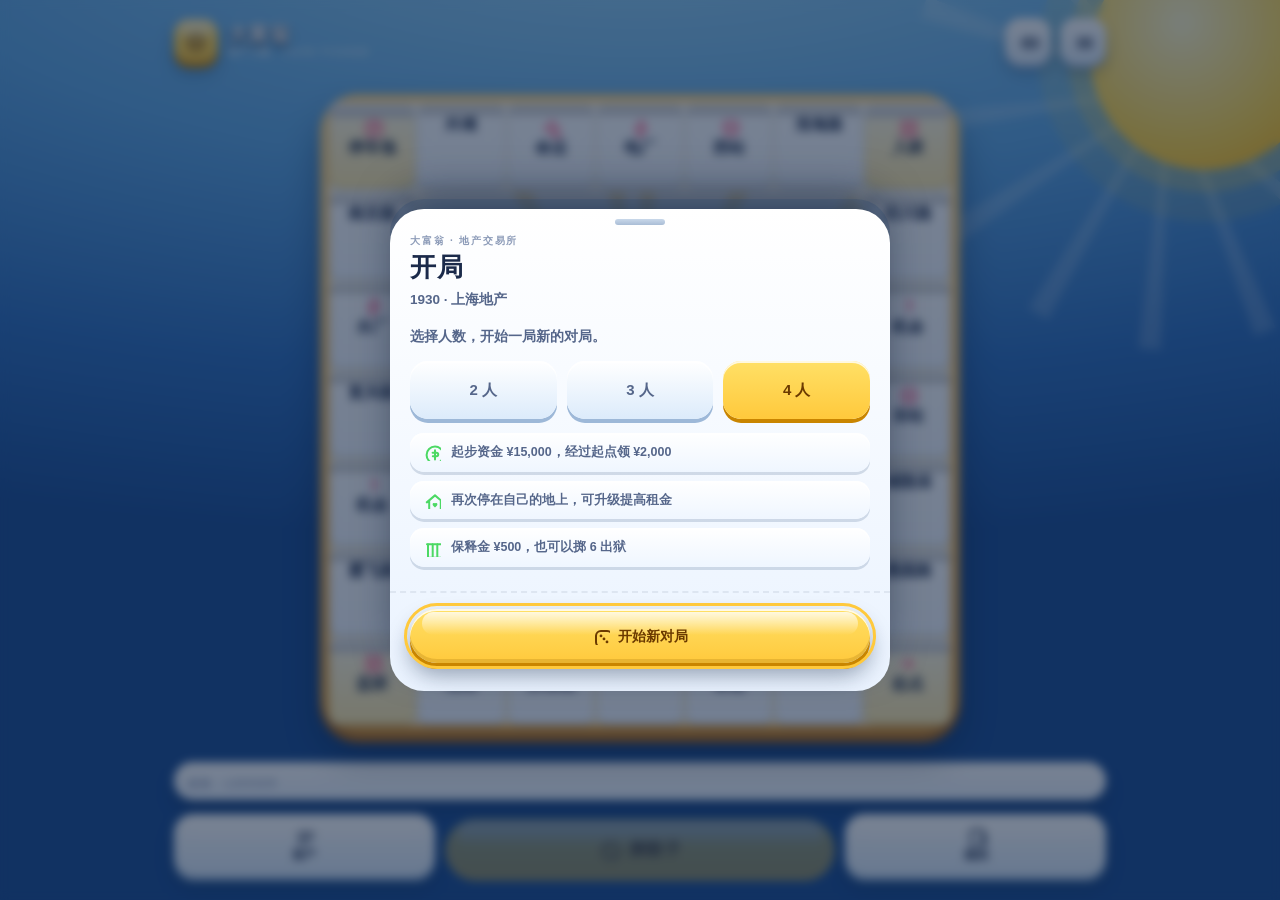
==== commit 99792b65: "feat: 单骰规则、地产/车站/公用事业升级、WebAudio 背景音乐" ====
--- a/index.html
+++ b/index.html
@@ -35,6 +35,7 @@
     <g id="i-tax" fill="none" stroke="currentColor" stroke-width="2" stroke-linecap="round"><path d="M6.5 17.5L17.5 6.5"/><circle cx="8.4" cy="8.4" r="2.4"/><circle cx="15.6" cy="15.6" r="2.4"/></g>
     <g id="i-rail" fill="none" stroke="currentColor" stroke-width="2" stroke-linecap="round" stroke-linejoin="round"><rect x="5" y="4" width="14" height="12.5" rx="4"/><path d="M5.5 9.4h13M9 16.5l-1.6 3M15 16.5l1.6 3"/><circle cx="9.2" cy="13" r="1.1" fill="currentColor" stroke="none"/><circle cx="14.8" cy="13" r="1.1" fill="currentColor" stroke="none"/></g>
     <g id="i-bolt" fill="none" stroke="currentColor" stroke-width="2" stroke-linejoin="round"><path d="M13.4 3L6 13.2h4.6L9.4 21 18 10.4h-4.7z"/></g>
+    <g id="i-upgrade" fill="none" stroke="currentColor" stroke-width="2" stroke-linecap="round" stroke-linejoin="round"><path d="M12 19V6"/><path d="M7 11l5-5 5 5"/><path d="M5 20h14"/></g>
     <g id="i-house" fill="none" stroke="currentColor" stroke-width="2" stroke-linejoin="round" stroke-linecap="round"><path d="M3.8 11.4L12 4.4l8.2 7M6.2 10.2v8.6a1.4 1.4 0 0 0 1.4 1.4h8.8a1.4 1.4 0 0 0 1.4-1.4v-8.6"/><path d="M12 16.6c-1-.9-2.4-2-2.4-3.2a1.4 1.4 0 0 1 2.4-1 1.4 1.4 0 0 1 2.4 1c0 1.2-1.4 2.3-2.4 3.2z" fill="currentColor" stroke="none"/></g>
     <g id="i-dice" fill="none" stroke="currentColor" stroke-width="2" stroke-linejoin="round"><rect x="4" y="4" width="16" height="16" rx="5"/><circle cx="9" cy="9" r="1.4" fill="currentColor" stroke="none"/><circle cx="15" cy="15" r="1.4" fill="currentColor" stroke="none"/><circle cx="12" cy="12" r="1.4" fill="currentColor" stroke="none"/></g>
     <g id="i-coin" fill="none" stroke="currentColor" stroke-width="2" stroke-linecap="round" stroke-linejoin="round"><circle cx="12" cy="12" r="8.4"/><path d="M12 7.4v9.2M9.6 9.9h3.9a1.7 1.7 0 0 1 0 3.4H9.8"/></g>
--- a/styles.css
+++ b/styles.css
@@ -230,7 +230,8 @@
 .strip {
   display: flex;
   gap: 10px;
-  padding: 8px 14px;
+  /* 底部留出玩家卡投影；overflow-x 会连带裁 y 轴 */
+  padding: 8px 14px 18px;
   overflow-x: auto;
   scrollbar-width: none;
   scroll-snap-type: x proximity;
@@ -336,8 +337,8 @@
   place-items: center;
   min-height: 0;
   min-width: 0;
-  overflow: hidden;
-  padding: 2px 12px 6px;
+  /* 底部留出棋盘立体边 + 投影；不设 overflow 避免裁切 */
+  padding: 2px 12px 28px;
 }
 
 .board {
@@ -536,18 +537,18 @@
 }
 .hub__round b { font-family: var(--font-num); color: var(--pink); }
 
-.hub__dice { display: flex; gap: calc(var(--u, 4px) * 1.8); }
+.hub__dice { display: flex; justify-content: center; }
 
 .die {
   display: grid;
   grid-template-columns: repeat(3, 1fr);
   grid-template-rows: repeat(3, 1fr);
-  width: calc(var(--u, 4px) * 10.5);
-  height: calc(var(--u, 4px) * 10.5);
+  width: calc(var(--u, 4px) * 13);
+  height: calc(var(--u, 4px) * 13);
   padding: 13%;
   gap: 8%;
   background: linear-gradient(160deg, #FFFFFF, #E9F2FF);
-  border-radius: calc(var(--u, 4px) * 2.8);
+  border-radius: calc(var(--u, 4px) * 3.4);
   box-shadow:
     inset 0 calc(var(--u, 4px) * -.9) 0 rgba(27, 42, 74, .1),
     inset 0 calc(var(--u, 4px) * .5) 0 rgba(255, 255, 255, .9),
@@ -555,7 +556,6 @@
     0 calc(var(--u, 4px) * 1.4) calc(var(--u, 4px) * 2) rgba(10, 30, 60, .25);
 }
 .hub__dice.is-rolling .die { animation: tumble 320ms var(--soft) infinite; }
-.hub__dice.is-rolling .die:last-child { animation-delay: 90ms; }
 .hub__dice.is-settled .die { animation: pop 400ms var(--pop); }
 .pip { border-radius: 50%; background: transparent; }
 .pip.on {
@@ -706,7 +706,7 @@
   display: flex;
   flex-direction: column;
   min-height: 34px;
-  margin: 4px 14px 6px;
+  margin: 0 14px 8px;
   padding: 8px 14px 9px;
   border-radius: var(--r-lg);
   background: linear-gradient(180deg, #FFFFFF, #EAF3FF);
@@ -755,19 +755,20 @@
 /* ---------- 12. 操作坞 ---------- */
 .dock {
   display: grid;
-  grid-template-columns: 1fr 1.6fr 1fr;
+  grid-template-columns: 1fr 1.5fr 1fr;
   gap: 10px;
-  padding: 4px 14px max(12px, env(safe-area-inset-bottom));
+  padding: 6px 14px max(24px, calc(env(safe-area-inset-bottom) + 12px));
 }
 
 .btn {
   position: relative;
   min-height: 54px;
+  min-width: 0;
   display: inline-flex;
   align-items: center;
   justify-content: center;
   gap: 8px;
-  padding: 0 16px;
+  padding: 0 12px;
   border: 0;
   border-radius: 999px;
   background: linear-gradient(180deg, #FFFFFF, #DCEBFB);
@@ -827,9 +828,9 @@
   transform: translateY(5px);
 }
 
-.dock__main { min-height: 62px; }
-.dock__main .btn__label { font-size: 20px; letter-spacing: .04em; }
-.dock__main .ico { width: 24px; height: 24px; }
+.dock__main { min-height: 62px; min-width: 0; }
+.dock__main .btn__label { font-size: 17px; letter-spacing: .02em; white-space: nowrap; }
+.dock__main .ico { width: 22px; height: 22px; }
 .dock__main.is-waiting {
   background: linear-gradient(180deg, #E7EEF8, #CBD9EA);
   color: #7C8DA6;
@@ -837,7 +838,8 @@
   box-shadow: inset 0 2px 0 rgba(255, 255, 255, .7), 0 2px 0 rgba(21, 58, 108, .18);
   transform: translateY(4px);
 }
-.dock__side { flex-direction: column; gap: 1px; font-size: 11.5px; border-radius: 20px; }
+.dock__side { flex-direction: column; gap: 1px; font-size: 11.5px; border-radius: 20px; min-width: 0; }
+.dock__side .btn__label { white-space: nowrap; }
 .dock__side .ico { width: 20px; height: 20px; }
 
 /* ---------- 13. 弹层 ---------- */
@@ -857,7 +859,8 @@
   display: flex;
   flex-direction: column;
   max-height: 88dvh;
-  padding: 6px 0 max(16px, env(safe-area-inset-bottom));
+  /* 底部多留一点，放得下操作按钮的立体边与投影 */
+  padding: 6px 0 max(22px, calc(env(safe-area-inset-bottom) + 12px));
   background: linear-gradient(180deg, #FFFFFF, #EAF3FF);
   border-radius: var(--r-xl) var(--r-xl) 0 0;
   box-shadow: 0 -10px 0 rgba(21, 58, 108, .18), 0 -22px 44px -10px rgba(6, 22, 48, .6);
@@ -903,7 +906,8 @@
 .sheet__sub b { color: var(--pink); }
 
 .sheet__body {
-  padding: 0 20px;
+  /* 上下留出子项立体边/投影，避免被 overflow 裁切 */
+  padding: 6px 20px 12px;
   overflow-y: auto;
   -webkit-overflow-scrolling: touch;
   overscroll-behavior: contain;
@@ -912,8 +916,8 @@
 .sheet__actions {
   display: flex;
   gap: 10px;
-  padding: 14px 20px 0;
-  margin-top: 14px;
+  padding: 16px 20px 6px;
+  margin-top: 12px;
   border-top: 2px dashed var(--line-2);
 }
 .sheet__actions .btn { flex: 1 1 0; min-width: 0; }
@@ -1102,6 +1106,69 @@
 }
 .mini:active { transform: translateY(4px); box-shadow: 0 0 0 #9DB8D8; }
 .mini--tag { box-shadow: none; background: transparent; color: var(--ink-3); display: inline-flex; align-items: center; }
+.mini--go {
+  background: linear-gradient(180deg, #FFE066, var(--gold));
+  color: var(--gold-ink);
+  box-shadow: inset 0 2px 0 rgba(255, 255, 255, .85), 0 4px 0 var(--gold-edge);
+  white-space: nowrap;
+}
+.mini--go:active { box-shadow: 0 0 0 var(--gold-edge); }
+
+.upgrade__hint {
+  margin: 0 0 12px;
+  font-size: 13px;
+  font-weight: 800;
+  color: var(--ink-2);
+  line-height: 1.5;
+}
+.upgrade__list {
+  list-style: none;
+  margin: 0;
+  padding: 0 0 6px;
+  display: flex;
+  flex-direction: column;
+  gap: 14px;
+}
+.upgrade__row {
+  display: flex;
+  align-items: center;
+  justify-content: space-between;
+  gap: 12px;
+  padding: 12px 14px;
+  border-radius: var(--r-md);
+  background: linear-gradient(180deg, #FFFFFF, #EFF6FF);
+  box-shadow: inset 0 2px 0 rgba(255, 255, 255, .95), 0 3px 0 rgba(21, 58, 108, .16);
+}
+.upgrade__meta {
+  display: flex;
+  align-items: center;
+  gap: 8px;
+  min-width: 0;
+  flex-wrap: wrap;
+}
+.upgrade__name {
+  font-size: 14px;
+  font-weight: 900;
+  color: var(--ink);
+}
+.upgrade__lv {
+  width: 100%;
+  margin-left: 22px;
+  font-size: 12px;
+  font-weight: 800;
+  color: var(--ink-2);
+}
+.upgrade__ask {
+  margin: 14px 0 0;
+  padding: 12px 14px;
+  border-radius: var(--r-md);
+  background: linear-gradient(180deg, #FFF8E0, #FFE9A8);
+  box-shadow: inset 0 2px 0 rgba(255, 255, 255, .7);
+  font-size: 13.5px;
+  font-weight: 800;
+  color: var(--gold-ink);
+  line-height: 1.5;
+}
 
 .assets__sum {
   display: grid;
@@ -1286,14 +1353,14 @@
   text-shadow: 0 2px 0 rgba(27, 42, 74, .5);
   box-shadow: inset 0 2px 0 rgba(255, 255, 255, .5), 0 3px 0 rgba(27, 42, 74, .25);
 }
-.result__list { list-style: none; margin: 0; padding: 0; text-align: left; }
+.result__list { list-style: none; margin: 0; padding: 0 0 6px; text-align: left; }
 .result__list li {
   display: grid;
   grid-template-columns: 28px minmax(0, 1fr) auto auto;
   align-items: center;
   gap: 10px;
   padding: 11px 13px;
-  margin-bottom: 8px;
+  margin-bottom: 12px;
   border-radius: var(--r-md);
   background: linear-gradient(180deg, #FFFFFF, #EFF6FF);
   box-shadow: inset 0 2px 0 rgba(255, 255, 255, .95), 0 4px 0 rgba(21, 58, 108, .18);
@@ -1493,17 +1560,17 @@
   .brand__name { font-size: 16px; }
   .brand__sub { display: none; }
   .icon-btn { width: 42px; height: 42px; border-radius: 14px; }
-  .strip { padding: 5px 12px; gap: 8px; }
+  .strip { padding: 5px 12px 16px; gap: 8px; }
   .chip { min-width: 118px; padding: 5px 11px 6px 6px; grid-template-columns: 30px minmax(0, 1fr); }
   .chip__dot { width: 30px; height: 30px; border-radius: 10px; }
   .chip__meta { display: none; }
   .chip__cash { font-size: 15px; }
-  .ticker { padding: 6px 12px 7px; margin: 3px 12px 4px; }
+  .ticker { padding: 6px 12px 7px; margin: 0 12px 6px; }
   .ticker__head { padding-bottom: 4px; margin-bottom: 2px; }
-  .dock { padding: 2px 12px max(6px, env(safe-area-inset-bottom)); gap: 8px; }
+  .dock { padding: 2px 12px max(20px, calc(env(safe-area-inset-bottom) + 8px)); gap: 6px; }
   .btn { min-height: 46px; }
   .dock__main { min-height: 52px; }
-  .dock__main .btn__label { font-size: 18px; }
+  .dock__main .btn__label { font-size: 15px; }
   .dock__side { font-size: 11px; }
 }
 
@@ -1520,10 +1587,10 @@
     max-width: none;
   }
   .hud { grid-area: hud; padding: max(6px, env(safe-area-inset-top)) 12px 0; }
-  .strip { grid-area: strip; padding: 4px 12px; }
-  .stage { grid-area: stage; padding: 6px 0 6px 12px; }
-  .ticker { grid-area: ticker; margin: 0 12px 4px; }
-  .dock { grid-area: dock; grid-template-columns: 1fr 1.4fr 1fr; padding: 4px 12px max(8px, env(safe-area-inset-bottom)); }
+  .strip { grid-area: strip; padding: 4px 12px 16px; }
+  .stage { grid-area: stage; padding: 6px 0 24px 12px; }
+  .ticker { grid-area: ticker; margin: 0 12px 6px; }
+  .dock { grid-area: dock; grid-template-columns: 1fr 1.4fr 1fr; padding: 4px 12px max(20px, calc(env(safe-area-inset-bottom) + 8px)); }
   .dock__main { min-height: 48px; }
   .btn { min-height: 46px; }
   .chip { min-width: 116px; padding: 5px 10px 6px 6px; }
@@ -1534,16 +1601,26 @@
   .chip { min-width: 112px; }
   .dock { grid-template-columns: 1fr 1.4fr 1fr; gap: 7px; padding-inline: 10px; }
   .dock__side { font-size: 11px; }
+  .dock__main .btn__label { font-size: 15px; }
 }
 
 /* ---------- 22. 无障碍 ---------- */
+/* 只压低「装饰性无限循环」动画，保留游戏一次性动效（跳跃、骰子、盖章、金币等） */
 @media (prefers-reduced-motion: reduce) {
-  *, *::before, *::after {
-    animation-duration: .001ms !important;
-    animation-iteration-count: 1 !important;
-    transition-duration: .001ms !important;
+  .hub__rays, .brand__mark, .hub__frame, .result__crown,
+  .bg__sun, .bg__rays, .bg__cloud, .chip.is-active .chip__dot,
+  .token.is-active .token__face, .token.is-active .token__ring {
+    animation: none;
   }
-  .hub__rays, .brand__mark, .hub__frame, .result__crown, .bg__sun, .bg__rays, .bg__cloud { animation: none; }
+}
+
+/* 用户在设置里手动打开「减少动画」时，再整体降级 */
+.app.reduce-motion *,
+.app.reduce-motion *::before,
+.app.reduce-motion *::after {
+  animation-duration: .001ms !important;
+  animation-iteration-count: 1 !important;
+  transition-duration: .001ms !important;
 }
 
 @media (prefers-contrast: more) {
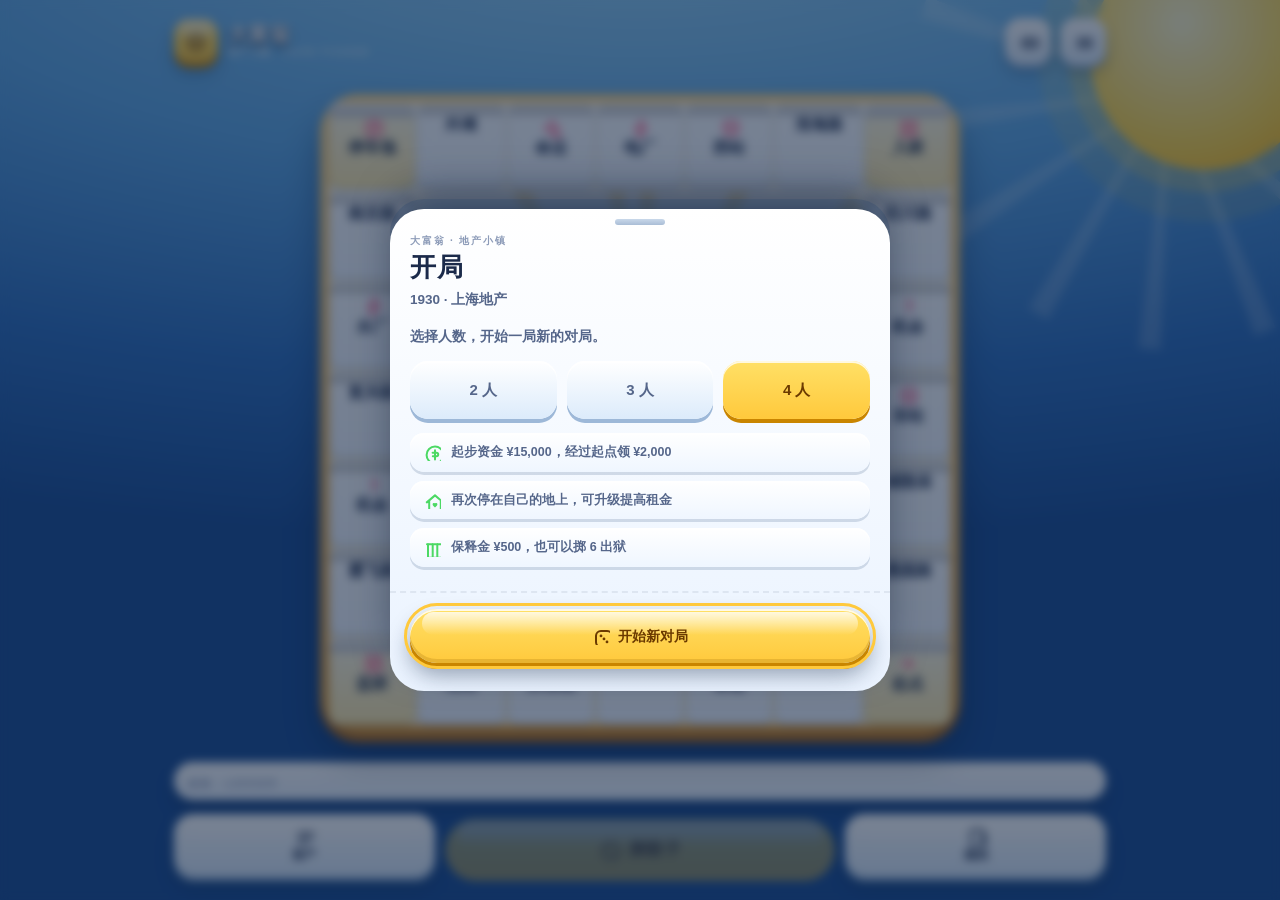
==== commit e237b470: "chore: 停止追踪本地证书与开发产物，统一命名为「地产小镇」 安全： - .cert/（自签 HTTPS 证书，含私钥）此前被整仓发布到 GitHub Pages，   线上可直接下载，现移出版本" ====
--- a/index.html
+++ b/index.html
@@ -7,7 +7,7 @@
 <meta name="color-scheme" content="light">
 <meta name="apple-mobile-web-app-capable" content="yes">
 <meta name="apple-mobile-web-app-status-bar-style" content="default">
-<meta name="description" content="可爱动画风的大富翁棋盘游戏：买地、建房、收租、拍卖、破产，1 人对战 3 个 AI。">
+<meta name="description" content="3D 手游风的大富翁棋盘游戏：买地、建房、收租、拍卖、抵押、破产，1 人对战 3 个 AI。纯前端零依赖，打开即玩。">
 <title>大富翁 · 地产小镇</title>
 <link rel="icon" href="data:image/svg+xml,%3Csvg xmlns='http://www.w3.org/2000/svg' viewBox='0 0 32 32'%3E%3Crect width='32' height='32' rx='9' fill='%232E6FBE'/%3E%3Crect x='3' y='3' width='26' height='26' rx='8' fill='%23FFC93C'/%3E%3Crect x='6' y='6' width='20' height='20' rx='6' fill='%23FFFDF4'/%3E%3Ccircle cx='16' cy='16' r='4' fill='%23FF5C8A'/%3E%3C/svg%3E">
 <link rel="stylesheet" href="styles.css">
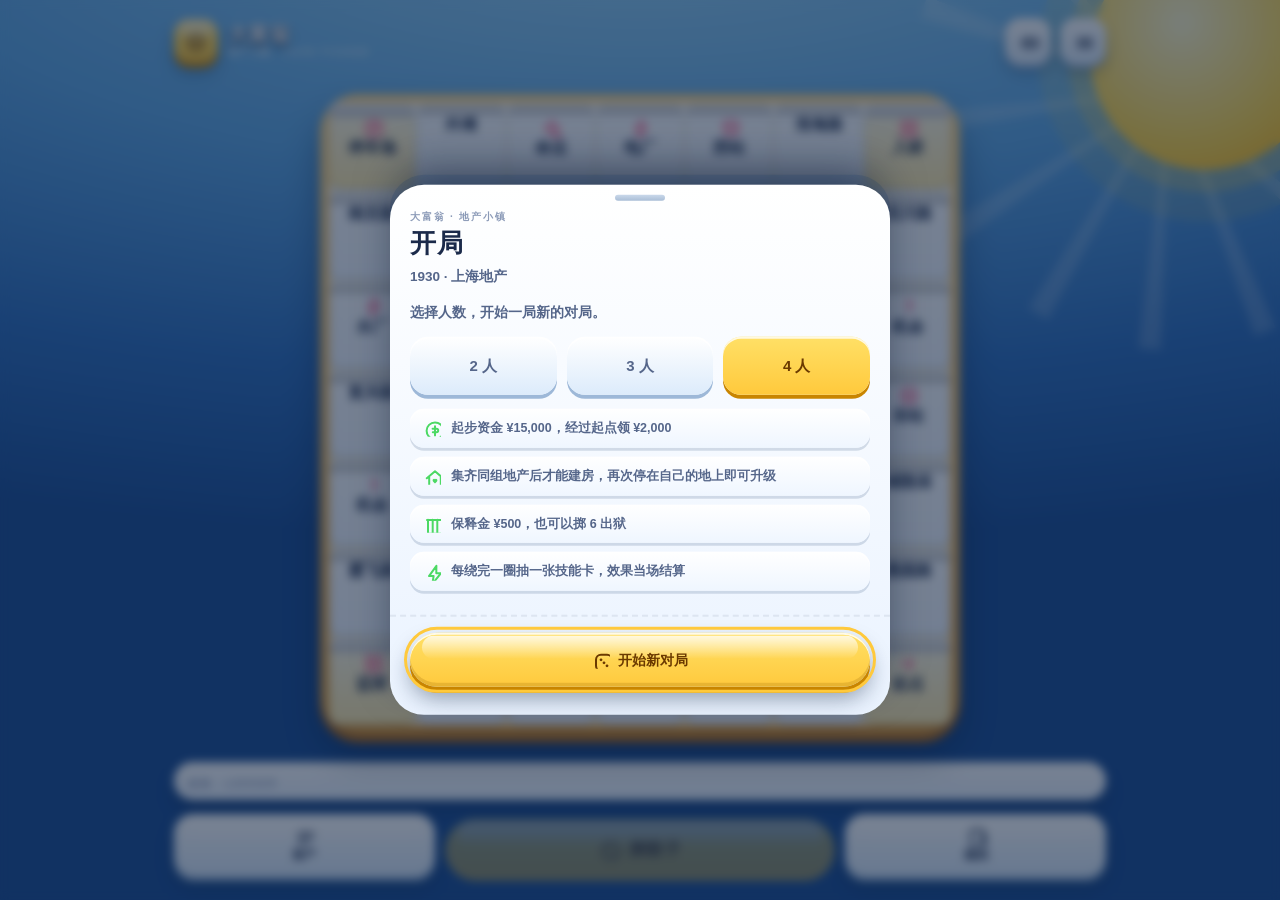
==== commit 4e034986: "feat: 重做应用图标（环形棋盘 + 中心骰子），并修掉同名图标不更新 背景：原图标是「方形棋盘里套一个小房子、右下角再挂一颗小骰子」的三层嵌套， 缩到浏览器标签用的 16–32px 时骰子先糊成一" ====
--- a/index.html
+++ b/index.html
@@ -5,11 +5,38 @@
 <meta name="viewport" content="width=device-width, initial-scale=1, viewport-fit=cover, maximum-scale=5">
 <meta name="theme-color" content="#2E6FBE">
 <meta name="color-scheme" content="light">
+<meta name="description" content="手机竖屏优先的网页版大富翁：买地、建房、收租、拍卖、抵押、破产，24 格环形棋盘，1 人对战 3 个 AI。纯前端零依赖，打开即玩，可离线。">
+<title>大富翁 · 地产小镇</title>
+<link rel="canonical" href="https://wnzc.github.io/dafuweng/">
+
+<!-- 分享卡片：微信 / 微博 / Twitter 等抓取的元信息。
+     图片是 tools/make-og.mjs 生成的真实对局截图，改完版式重跑即可 -->
+<meta property="og:type" content="website">
+<meta property="og:site_name" content="大富翁 · 地产小镇">
+<meta property="og:locale" content="zh_CN">
+<meta property="og:title" content="大富翁 · 地产小镇 — 网页版大富翁，1 人对战 3 个 AI">
+<meta property="og:description" content="买地、建房、收租、拍卖、抵押、破产，24 格环形棋盘。手机竖屏优先，纯前端零依赖，打开即玩。">
+<meta property="og:url" content="https://wnzc.github.io/dafuweng/">
+<meta property="og:image" content="https://wnzc.github.io/dafuweng/assets/og-cover.jpg">
+<meta property="og:image:type" content="image/jpeg">
+<meta property="og:image:width" content="1200">
+<meta property="og:image:height" content="630">
+<meta property="og:image:alt" content="大富翁 · 地产小镇：手机上的环形棋盘对局画面">
+<meta name="twitter:card" content="summary_large_image">
+<meta name="twitter:title" content="大富翁 · 地产小镇 — 网页版大富翁，1 人对战 3 个 AI">
+<meta name="twitter:description" content="买地、建房、收租、拍卖、抵押、破产，24 格环形棋盘。手机竖屏优先，纯前端零依赖，打开即玩。">
+<meta name="twitter:image" content="https://wnzc.github.io/dafuweng/assets/og-cover.jpg">
+
+<!-- 可安装为应用（PWA）：加到主屏幕后全屏运行，且完全离线可玩 -->
+<link rel="manifest" href="manifest.webmanifest">
+<meta name="application-name" content="大富翁">
+<meta name="mobile-web-app-capable" content="yes">
 <meta name="apple-mobile-web-app-capable" content="yes">
 <meta name="apple-mobile-web-app-status-bar-style" content="default">
-<meta name="description" content="3D 手游风的大富翁棋盘游戏：买地、建房、收租、拍卖、抵押、破产，1 人对战 3 个 AI。纯前端零依赖，打开即玩。">
-<title>大富翁 · 地产小镇</title>
-<link rel="icon" href="data:image/svg+xml,%3Csvg xmlns='http://www.w3.org/2000/svg' viewBox='0 0 32 32'%3E%3Crect width='32' height='32' rx='9' fill='%232E6FBE'/%3E%3Crect x='3' y='3' width='26' height='26' rx='8' fill='%23FFC93C'/%3E%3Crect x='6' y='6' width='20' height='20' rx='6' fill='%23FFFDF4'/%3E%3Ccircle cx='16' cy='16' r='4' fill='%23FF5C8A'/%3E%3C/svg%3E">
+<meta name="apple-mobile-web-app-title" content="大富翁">
+<link rel="apple-touch-icon" href="assets/apple-touch-icon.png">
+
+<link rel="icon" href="data:image/svg+xml,%3Csvg xmlns='http://www.w3.org/2000/svg' viewBox='0 0 32 32'%3E%3Cdefs%3E%3ClinearGradient id='g' x1='0' y1='0' x2='0' y2='1'%3E%3Cstop offset='0' stop-color='%236FB6EC'/%3E%3Cstop offset='1' stop-color='%231B4E96'/%3E%3C/linearGradient%3E%3C/defs%3E%3Crect width='32' height='32' rx='7.5' fill='url(%23g)'/%3E%3Ccircle cx='16' cy='16' r='10.4' fill='none' stroke='%23FFFDF4' stroke-width='4.2'/%3E%3Ccircle cx='16' cy='16' r='3.5' fill='%23FFC93C'/%3E%3C/svg%3E">
 <link rel="stylesheet" href="styles.css">
 </head>
 <body>
--- a/styles.css
+++ b/styles.css
@@ -1231,6 +1231,7 @@
 .loglist__row--rent, .loglist__row--pay, .loglist__row--danger { color: #E03E3E; }
 .loglist__row--jail { color: #B07A00; }
 .loglist__row--card { color: #7B4BD6; }
+.loglist__row--skill { color: #0E7EA8; }
 
 .rules h3 {
   margin: 18px 0 6px;
@@ -1405,6 +1406,7 @@
   box-shadow: inset 0 -3px 0 rgba(140, 90, 0, .22);
 }
 .cardfx--fate .cardfx__band { background: linear-gradient(180deg, #C79BFF, var(--purple)); color: #FFFFFF; text-shadow: 0 1.5px 0 rgba(50, 10, 100, .45); box-shadow: inset 0 -3px 0 rgba(50, 10, 100, .25); }
+.cardfx--skill .cardfx__band { background: linear-gradient(180deg, #8FE0FB, var(--cyan)); color: #06374A; box-shadow: inset 0 -3px 0 rgba(10, 80, 110, .25); }
 .cardfx__text { margin: 16px 16px 10px; font-size: 16px; font-weight: 900; line-height: 1.55; color: var(--ink); }
 .cardfx__who { margin: 0; font-size: 11.5px; font-weight: 900; color: var(--ink-3); }
 .cardfx__btn { width: calc(100% - 32px); margin: 14px 16px 0; min-height: 48px; }
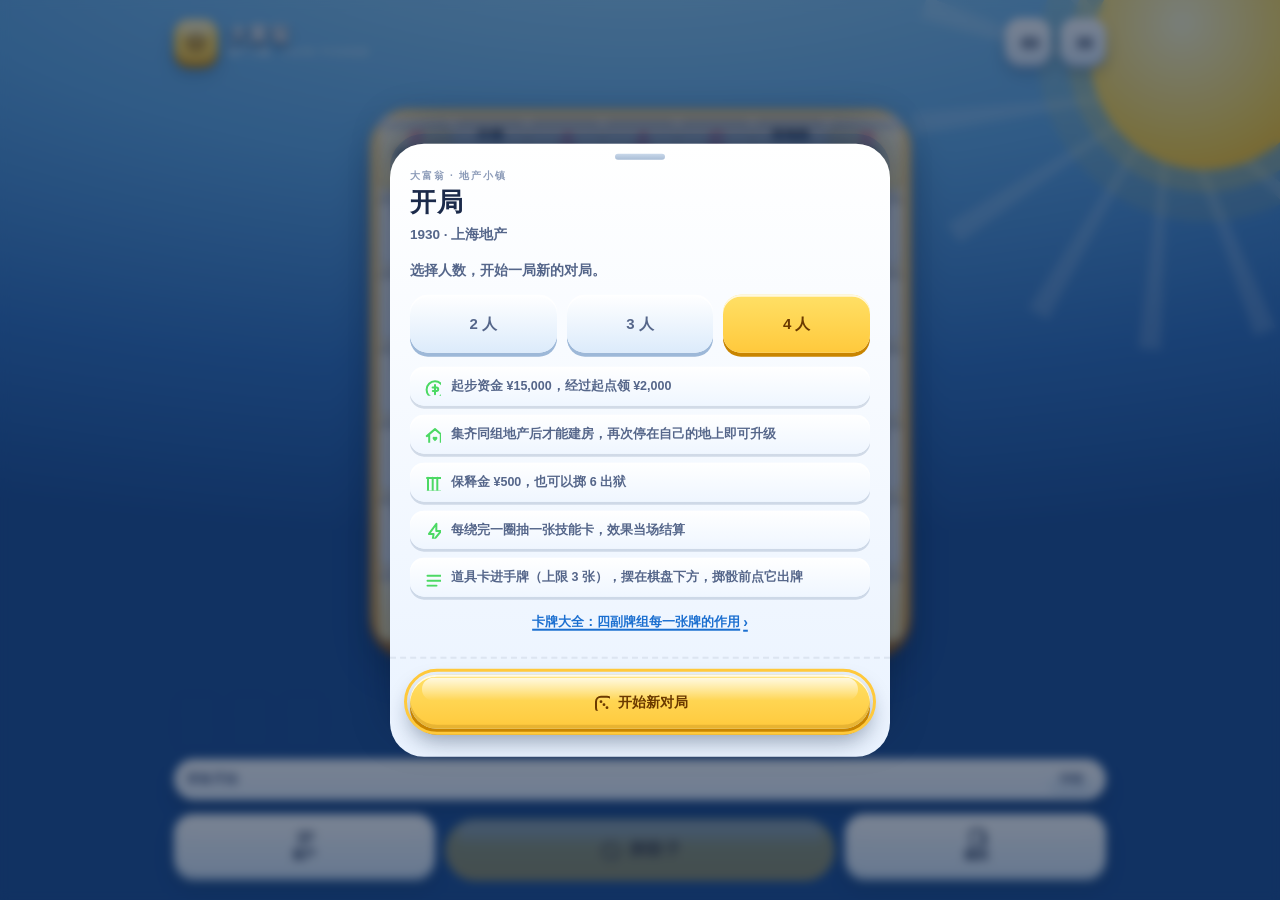
==== commit 0adc3a4b: "feat: 道具卡（进手牌 · 自己回合掷骰前出牌）+ 战报与手牌改版 引擎：DC.ITEMS 五张主动牌（遥控骰子 / 专线直达 / 免租护盾 / 双倍收租 / 紧急信贷），手牌上限 3、每回合 1" ====
--- a/index.html
+++ b/index.html
@@ -76,6 +76,9 @@
     <g id="i-crown" fill="none" stroke="currentColor" stroke-width="2" stroke-linejoin="round" stroke-linecap="round"><path d="M4 17.4l1.6-8.2 4.2 3.4L12 6l2.2 6.6 4.2-3.4 1.6 8.2z"/><path d="M5.4 20.4h13.2"/></g>
     <g id="i-alert" fill="none" stroke="currentColor" stroke-width="2" stroke-linejoin="round" stroke-linecap="round"><path d="M12 4.4l8.4 15.2H3.6z"/><path d="M12 10.2v4M12 17.4h.01"/></g>
     <g id="i-menu" fill="none" stroke="currentColor" stroke-width="2.2" stroke-linecap="round"><path d="M5 8h14M5 12h14M5 16h14"/></g>
+    <g id="i-x2" fill="none" stroke="currentColor" stroke-width="2" stroke-linecap="round" stroke-linejoin="round"><path d="M8 19.4V6.4M4.6 9.8L8 6.4l3.4 3.4M16 19.4V6.4M12.6 9.8L16 6.4l3.4 3.4"/></g>
+    <g id="i-cards" fill="none" stroke="currentColor" stroke-width="2" stroke-linejoin="round"><rect x="3.2" y="7.2" width="11.4" height="13.8" rx="2.2"/><rect x="9.4" y="3" width="11.4" height="13.8" rx="2.2"/></g>
+    <g id="i-cash" fill="none" stroke="currentColor" stroke-width="2" stroke-linecap="round" stroke-linejoin="round"><rect x="2.8" y="6.6" width="18.4" height="10.8" rx="2.4"/><circle cx="12" cy="12" r="2.6"/><path d="M6.2 9.6v4.8M17.8 9.6v4.8"/></g>
     <g id="i-heart" fill="currentColor"><path d="M12 20s-7-4.3-7-9a4 4 0 0 1 7-2.6A4 4 0 0 1 19 11c0 4.7-7 9-7 9z"/></g>
   </defs>
 </svg>
@@ -111,9 +114,14 @@
     </div>
   </main>
 
+  <!-- 手牌：地图正下方一排三个槽位，空格用虚线框占位 -->
+  <div class="handbar" id="handbar">
+    <div class="hand" id="hand" role="group" aria-label="道具手牌"></div>
+  </div>
+
   <div class="ticker" id="ticker">
-    <div class="ticker__head"><span class="eyebrow">战报 · LEDGER</span></div>
-    <div class="ticker__list" id="tickerList" aria-live="polite"></div>
+    <p class="ticker__now" id="tickerNow" aria-live="polite">准备开始</p>
+    <button class="ticker__more" id="btnLog" type="button" aria-label="查看全部战报">详细</button>
   </div>
 
   <footer class="dock" id="dock">
--- a/styles.css
+++ b/styles.css
@@ -145,7 +145,8 @@
   z-index: 1;
   display: grid;
   grid-template-columns: minmax(0, 1fr);
-  grid-template-rows: auto auto auto minmax(0, 1fr) auto;
+  /* 顶栏 / 玩家条 / 棋盘（吃掉剩余高度，棋盘在里面居中）/ 手牌 / 战报 / 操作坞 */
+  grid-template-rows: auto auto minmax(0, 1fr) auto auto auto;
   height: 100dvh;
   max-width: 980px;
   margin-inline: auto;
@@ -285,13 +286,33 @@
 }
 .chip.is-active .chip__dot { animation: breath 1.6s ease-in-out infinite; }
 
-.chip__top { display: flex; align-items: center; gap: 6px; min-width: 0; }
+.chip__top { display: flex; align-items: center; gap: 5px; min-width: 0; }
 .chip__name {
+  flex: 0 1 auto;
+  min-width: 0;
   font-size: 13px;
   font-weight: 900;
   white-space: nowrap;
+  overflow: hidden;
+  text-overflow: ellipsis;
   color: var(--ink);
 }
+/* 手牌数角标：谁手里几张道具，写在名字和 YOU/AI 标签之间 */
+.chip__hand {
+  flex: 0 0 auto;
+  display: inline-flex;
+  align-items: center;
+  gap: 2px;
+  padding: 1px 5px 1px 4px;
+  border-radius: 999px;
+  background: rgba(255, 201, 60, .28);
+  color: #8A6A00;
+  font-size: 10.5px;
+  font-weight: 900;
+  line-height: 1.5;
+}
+.chip__hand[hidden] { display: none; }
+.chip__hand .ico { width: 12px; height: 12px; }
 .chip__badge {
   font-size: 9px;
   font-weight: 900;
@@ -701,13 +722,70 @@
   animation: coinFly 720ms var(--soft) forwards;
 }
 
-/* ---------- 11. 战报 ---------- */
+/* ---------- 11. 手牌 + 战报 ---------- */
+/* 手牌：棋盘正下方一排固定尺寸的小卡片。刻意不做成按钮 ——
+   没有立体边、没有按下下沉，就是一张上图下字的竖版卡片；
+   宽度固定、不参与平均分配，右端留白也认。 */
+.handbar { padding: 0 14px 8px; }
+.handbar[hidden] { display: none; }
+.hand { display: flex; gap: 7px; }
+.hand__card {
+  flex: 0 0 auto;
+  width: 46px;
+  height: 58px;
+  max-width: 100%;
+  display: flex;
+  flex-direction: column;
+  align-items: center;
+  justify-content: center;
+  gap: 4px;
+  padding: 4px 2px;
+  border: 0;
+  border-radius: 10px;
+  background: linear-gradient(180deg, #FFFFFF, #F1F7FF);
+  color: var(--ink);
+  font: inherit;
+  cursor: pointer;
+  box-shadow: inset 0 0 0 1px rgba(255, 255, 255, .9), 0 1px 3px rgba(21, 58, 108, .18);
+  transition: transform var(--t-fast) var(--pop), box-shadow var(--t-fast);
+}
+.hand__card:active { transform: scale(.93); }
+.hand__ico { display: block; color: var(--ink-2); }
+.hand__ico .ico { width: 21px; height: 21px; }
+.hand__name {
+  font-size: 10px;
+  font-weight: 800;
+  line-height: 1.15;
+  letter-spacing: -.02em;
+  text-align: center;
+  color: var(--ink);
+}
+/* 空格位：同尺寸的虚线框，不参与点击 */
+.hand__card.is-empty {
+  border: 2px dashed rgba(27, 42, 74, .18);
+  background: transparent;
+  box-shadow: none;
+  cursor: default;
+}
+/* 轮到自己、还没掷骰：有牌的槽位点亮，点一下即可出牌 */
+.hand__card.is-ready {
+  background: linear-gradient(180deg, #FFF8DC, #FFE28A);
+  box-shadow: inset 0 0 0 1.5px rgba(255, 255, 255, .9), 0 2px 7px rgba(160, 100, 0, .24);
+  animation: handReady 1.9s ease-in-out infinite;
+}
+.hand__card.is-ready .hand__ico { color: var(--gold-ink); }
+@keyframes handReady {
+  0%, 100% { transform: translateY(0); }
+  50% { transform: translateY(-3px); }
+}
+
+/* 战报：一行文字 + 「详细」，完整记录走弹窗；没有标题文案 */
 .ticker {
   display: flex;
-  flex-direction: column;
-  min-height: 34px;
+  align-items: center;
+  gap: 10px;
   margin: 0 14px 8px;
-  padding: 8px 14px 9px;
+  padding: 8px 12px;
   border-radius: var(--r-lg);
   background: linear-gradient(180deg, #FFFFFF, #EAF3FF);
   box-shadow:
@@ -715,42 +793,44 @@
     0 4px 0 rgba(21, 58, 108, .22),
     0 10px 18px rgba(10, 30, 60, .28);
 }
-.ticker__head {
-  flex: 0 0 auto;
-  padding-bottom: 6px;
-  margin-bottom: 4px;
-  border-bottom: 2px dashed var(--line-2);
-}
-.ticker__head .eyebrow { color: var(--ink-3); }
-
-.ticker__list {
-  display: flex;
-  flex-direction: column;
-  justify-content: flex-end;
-  gap: 2px;
+.ticker__now {
+  /* 故意单行截断：棋盘边长预算把这一条当定高来算，换行会让棋盘跟着抖 */
   flex: 1 1 auto;
-  min-height: 0;
-  overflow-y: auto;
-  overscroll-behavior: contain;
-  scrollbar-width: none;
-}
-.ticker__list::-webkit-scrollbar { display: none; }
-
-.ticker__item {
-  flex: 0 0 auto;
+  min-width: 0;
+  margin: 0;
+  min-height: 19px;
   font-size: 12.5px;
   font-weight: 800;
   line-height: 1.5;
   color: var(--ink-2);
-  animation: slideIn 280ms var(--pop);
-}
+  white-space: nowrap;
+  overflow: hidden;
+  text-overflow: ellipsis;
+}
+.ticker__now.is-in { animation: tickerIn 280ms var(--pop); }
+@keyframes tickerIn {
+  from { transform: translateX(12px); opacity: 0; }
+}
+.ticker__more {
+  flex: 0 0 auto;
+  padding: 4px 11px;
+  border: 0;
+  border-radius: 999px;
+  background: linear-gradient(180deg, #FFFFFF, #DCEBFB);
+  color: var(--ink-2);
+  font-size: 11.5px;
+  font-weight: 900;
+  cursor: pointer;
+  box-shadow: inset 0 1.5px 0 rgba(255, 255, 255, .95), 0 2px 0 #B9CDE4;
+}
+.ticker__more:active { transform: translateY(2px); box-shadow: inset 0 1.5px 0 rgba(255, 255, 255, .8), 0 0 0 #B9CDE4; }
+
 .ticker__item--money, .ticker__item--buy { color: #1E9E4A; }
 .ticker__item--rent, .ticker__item--pay, .ticker__item--danger { color: #E03E3E; }
 .ticker__item--jail { color: #B07A00; }
 .ticker__item--card { color: #7B4BD6; }
 .ticker__item--dice { color: var(--ink-2); }
 .ticker__item--build { color: #1E9E4A; }
-.ticker__item.is-out { animation: slideOut 300ms var(--soft) forwards; }
 
 /* ---------- 12. 操作坞 ---------- */
 .dock {
@@ -841,6 +921,8 @@
 .dock__side { flex-direction: column; gap: 1px; font-size: 11.5px; border-radius: 20px; min-width: 0; }
 .dock__side .btn__label { white-space: nowrap; }
 .dock__side .ico { width: 20px; height: 20px; }
+
+
 
 /* ---------- 13. 弹层 ---------- */
 .sheet-layer { position: fixed; inset: 0; z-index: var(--z-sheet); }
@@ -1031,6 +1113,29 @@
 /* ---------- 15. 通知 / 拍卖 / 筹款 / 资产 ---------- */
 .stack { display: grid; gap: 10px; }
 
+/* 文档里的行内链接（比如「卡牌大全」）：是个链接的样子，不是按钮 ——
+   所以清掉 button 的全部默认外观，只留下划线。 */
+.doclink {
+  display: inline-flex;
+  align-items: center;
+  gap: 3px;
+  padding: 0;
+  border: 0;
+  background: none;
+  color: #1B6FD0;
+  font-family: inherit;
+  font-size: 12.5px;
+  font-weight: 900;
+  text-align: left;
+  text-decoration: underline;
+  text-underline-offset: 3px;
+  text-decoration-thickness: 1.5px;
+  cursor: pointer;
+}
+.doclink i { font-style: normal; font-size: 14px; line-height: 1; }
+.doclink:active { color: #0E4C93; }
+.start__cards { margin: 12px 0 0; text-align: center; }
+
 .notice {
   display: flex;
   gap: 12px;
@@ -1185,6 +1290,55 @@
 .assets__sum span { display: block; font-size: 11px; font-weight: 900; color: var(--ink-3); }
 .assets__sum b { font-size: 16px; color: var(--ink); }
 .assets__list li.is-mortgaged .assets__name { color: var(--ink-3); }
+
+/* ---------- 15b. 道具卡 ---------- */
+.items { display: grid; gap: 10px; }
+.items__lead { margin: 0; font-size: 12.5px; font-weight: 800; color: var(--ink-3); line-height: 1.6; }
+.items__spots {
+  list-style: none; margin: 0; padding: 0; display: grid; gap: 8px;
+  max-height: min(46vh, 340px); overflow-y: auto; -webkit-overflow-scrolling: touch; padding-right: 2px;
+}
+
+.items__dice { display: grid; grid-template-columns: repeat(3, 1fr); gap: 8px; }
+.items__pip {
+  display: grid;
+  gap: 1px;
+  place-items: center;
+  min-height: 58px;
+  border: 0;
+  border-radius: 16px;
+  background: linear-gradient(180deg, #FFE066, var(--gold));
+  color: var(--gold-ink);
+  font-weight: 900;
+  cursor: pointer;
+  box-shadow: inset 0 2px 0 rgba(255, 255, 255, .85), 0 4px 0 var(--gold-edge);
+  transition: transform var(--t-fast) var(--pop), box-shadow var(--t-fast);
+}
+.items__pip:active { transform: translateY(4px); box-shadow: inset 0 2px 0 rgba(255, 255, 255, .7), 0 0 0 var(--gold-edge); }
+.items__pip b { font-size: 19px; }
+.items__pip span { font-size: 10.5px; opacity: .75; }
+
+.items__spot {
+  width: 100%;
+  display: flex;
+  align-items: center;
+  justify-content: space-between;
+  gap: 10px;
+  padding: 9px 12px;
+  border: 0;
+  border-radius: 14px;
+  background: linear-gradient(180deg, #FFFFFF, #EDF5FF);
+  text-align: left;
+  cursor: pointer;
+  font-weight: 900;
+  font-size: 13px;
+  color: var(--ink);
+  box-shadow: inset 0 2px 0 rgba(255, 255, 255, .95), 0 3px 0 #C9D9EC;
+}
+.items__spot:active { transform: translateY(3px); box-shadow: inset 0 2px 0 rgba(255, 255, 255, .8), 0 0 0 #C9D9EC; }
+.items__spot:disabled { opacity: .5; cursor: default; }
+.items__spot-name { display: flex; align-items: center; gap: 7px; min-width: 0; }
+.items__spot-tag { flex: none; font-size: 11px; font-weight: 900; color: var(--ink-3); }
 
 .tabs { display: flex; gap: 8px; overflow-x: auto; scrollbar-width: none; padding: 4px 0 2px; }
 .tabs::-webkit-scrollbar { display: none; }
@@ -1527,8 +1681,6 @@
   60% { transform: translate(calc(var(--dx) * .55), calc(var(--dy) * .55 - 34px)) scale(1); opacity: 1; }
   100% { transform: translate(var(--dx), var(--dy)) scale(.4); opacity: 0; }
 }
-@keyframes slideIn { from { transform: translateY(120%); opacity: 0; } }
-@keyframes slideOut { to { transform: translateY(-120%); opacity: 0; } }
 @keyframes toastIn { from { transform: translateY(18px) scale(.88); opacity: 0; } }
 @keyframes toastOut { to { transform: translateY(-10px) scale(.94); opacity: 0; } }
 @keyframes deedFlip {
@@ -1566,9 +1718,13 @@
   .chip { min-width: 118px; padding: 5px 11px 6px 6px; grid-template-columns: 30px minmax(0, 1fr); }
   .chip__dot { width: 30px; height: 30px; border-radius: 10px; }
   .chip__meta { display: none; }
+  .chip__hand { font-size: 10px; padding: 1px 4px; }
   .chip__cash { font-size: 15px; }
   .ticker { padding: 6px 12px 7px; margin: 0 12px 6px; }
-  .ticker__head { padding-bottom: 4px; margin-bottom: 2px; }
+  .handbar { padding: 0 12px 6px; }
+  .hand { gap: 6px; }
+  .hand__card { width: 42px; height: 52px; }
+  .hand__name { font-size: 9.5px; }
   .dock { padding: 2px 12px max(20px, calc(env(safe-area-inset-bottom) + 8px)); gap: 6px; }
   .btn { min-height: 46px; }
   .dock__main { min-height: 52px; }
@@ -1579,17 +1735,23 @@
 @media (orientation: landscape) and (max-height: 560px) {
   .app {
     grid-template-columns: min(56vw, calc(100dvh - 20px)) minmax(0, 1fr);
-    grid-template-rows: auto auto minmax(0, 1fr) auto;
+    grid-template-rows: auto auto auto auto minmax(0, 1fr) auto;
     grid-template-areas:
       "stage hud"
       "stage strip"
+      "stage handbar"
       "stage ticker"
+      "stage ."
       "stage dock";
     gap: 0 10px;
     max-width: none;
   }
   .hud { grid-area: hud; padding: max(6px, env(safe-area-inset-top)) 12px 0; }
-  .strip { grid-area: strip; padding: 4px 12px 16px; }
+  .strip { grid-area: strip; padding: 4px 12px 12px; }
+  .handbar { grid-area: handbar; padding: 0 12px 6px; }
+  .hand { gap: 6px; }
+  .hand__card { width: 42px; height: 52px; }
+  .hand__name { font-size: 9.5px; }
   .stage { grid-area: stage; padding: 6px 0 24px 12px; }
   .ticker { grid-area: ticker; margin: 0 12px 6px; }
   .dock { grid-area: dock; grid-template-columns: 1fr 1.4fr 1fr; padding: 4px 12px max(20px, calc(env(safe-area-inset-bottom) + 8px)); }
@@ -1606,11 +1768,43 @@
   .dock__main .btn__label { font-size: 15px; }
 }
 
-/* ---------- 22. 无障碍 ---------- */
+/* ---------- 22. 卡牌大全（弹层内，左名右述的表格） ---------- */
+.cardsheet { display: grid; gap: 16px; }
+.cardsheet h3 { margin: 0 0 3px; font-size: 13.5px; font-weight: 900; color: var(--ink); }
+.cardsheet__how { margin: 0 0 7px; font-size: 11.5px; font-weight: 800; line-height: 1.6; color: var(--ink-3); }
+
+.cardsheet table {
+  width: 100%;
+  border-collapse: collapse;
+  table-layout: fixed;      /* 固定布局，左右列宽才按下面的比例走 */
+  font-size: 11.5px;
+  line-height: 1.5;
+}
+.cardsheet th,
+.cardsheet td {
+  border: 1px solid rgba(27, 42, 74, .16);   /* 网格线 */
+  padding: 6px 7px;
+  text-align: left;
+  vertical-align: top;
+  word-break: break-word;
+}
+.cardsheet thead th {
+  background: rgba(255, 201, 60, .18);
+  font-size: 10.5px;
+  font-weight: 900;
+  letter-spacing: .04em;
+  color: var(--ink-2);
+}
+.cardsheet td:first-child { width: 42%; font-weight: 900; color: var(--ink); }
+.cardsheet td:last-child { font-weight: 800; color: var(--ink-2); }
+.cardsheet tbody tr:nth-child(even) { background: rgba(27, 42, 74, .025); }
+
+/* ---------- 23. 无障碍 ---------- */
 /* 只压低「装饰性无限循环」动画，保留游戏一次性动效（跳跃、骰子、盖章、金币等） */
 @media (prefers-reduced-motion: reduce) {
   .hub__rays, .brand__mark, .hub__frame, .result__crown,
   .bg__sun, .bg__rays, .bg__cloud, .chip.is-active .chip__dot,
+  .hand__card.is-ready,
   .token.is-active .token__face, .token.is-active .token__ring {
     animation: none;
   }
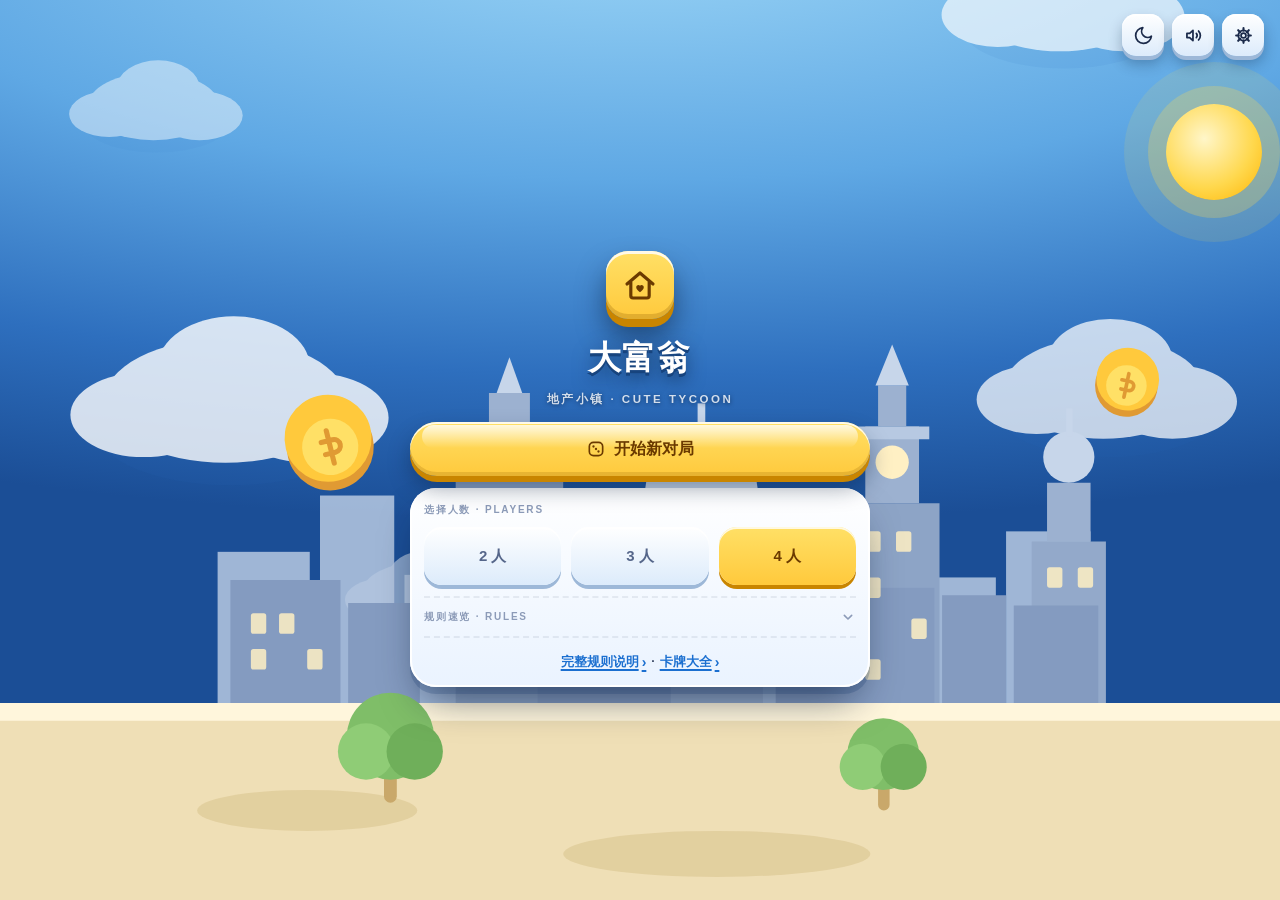
==== commit ba209cf3: "feat: 白天/黑夜双主题（跟随系统·可锁定）+ 全新首页（人数规则铺页面上）" ====
--- a/index.html
+++ b/index.html
@@ -3,8 +3,9 @@
 <head>
 <meta charset="utf-8">
 <meta name="viewport" content="width=device-width, initial-scale=1, viewport-fit=cover, maximum-scale=5">
+<!-- theme-color 由 js/theme.js 随主题改写（白天 #2E6FBE / 黑夜 #17233C） -->
 <meta name="theme-color" content="#2E6FBE">
-<meta name="color-scheme" content="light">
+<meta name="color-scheme" content="light dark">
 <meta name="description" content="手机竖屏优先的网页版大富翁：买地、建房、收租、拍卖、抵押、破产，24 格环形棋盘，1 人对战 3 个 AI。纯前端零依赖，打开即玩，可离线。">
 <title>大富翁 · 地产小镇</title>
 <link rel="canonical" href="https://wnzc.github.io/dafuweng/">
@@ -37,6 +38,8 @@
 <link rel="apple-touch-icon" href="assets/apple-touch-icon.png">
 
 <link rel="icon" href="data:image/svg+xml,%3Csvg xmlns='http://www.w3.org/2000/svg' viewBox='0 0 32 32'%3E%3Cdefs%3E%3ClinearGradient id='g' x1='0' y1='0' x2='0' y2='1'%3E%3Cstop offset='0' stop-color='%236FB6EC'/%3E%3Cstop offset='1' stop-color='%231B4E96'/%3E%3C/linearGradient%3E%3C/defs%3E%3Crect width='32' height='32' rx='7.5' fill='url(%23g)'/%3E%3Ccircle cx='16' cy='16' r='10.4' fill='none' stroke='%23FFFDF4' stroke-width='4.2'/%3E%3Ccircle cx='16' cy='16' r='3.5' fill='%23FFC93C'/%3E%3C/svg%3E">
+<!-- 主题必须赶在样式表之前落地，否则首屏会先闪一下白天再变黑 -->
+<script src="js/theme.js"></script>
 <link rel="stylesheet" href="styles.css">
 </head>
 <body>
@@ -51,42 +54,53 @@
   <span class="bg__cloud bg__cloud--3"></span>
 </div>
 
-<!-- ============ SVG 图标 sprite：2px 圆头描边，圆润造型 ============ -->
+<!-- ============ SVG 图标 sprite：2px 圆头描边，圆润造型 ============
+     每个图标都必须写成 <symbol viewBox="0 0 24 24">，不能写成 <g>：
+     <use> 引 <symbol> 时会把 viewBox 当成缩放盒，把 24 格图形正好铺满引用它的
+     <svg class="ico">；而引 <g> 没有 viewBox 可用，图形按 1 单位 = 1px 画在
+     21 / 18px 的框里，右边和下边被裁掉一截，视觉上还偏右下。 -->
 <svg class="sprite" aria-hidden="true" focusable="false">
   <defs>
-    <g id="i-go" fill="none" stroke="currentColor" stroke-width="2" stroke-linecap="round" stroke-linejoin="round"><path d="M4 12h11M11 7.5l4.5 4.5-4.5 4.5"/></g>
-    <g id="i-jail" fill="none" stroke="currentColor" stroke-width="2" stroke-linecap="round"><path d="M5 5v14M9.7 5v14M14.3 5v14M19 5v14M4 5.2h16M4 18.8h16"/></g>
-    <g id="i-parking" fill="none" stroke="currentColor" stroke-width="2" stroke-linecap="round" stroke-linejoin="round"><rect x="4" y="4" width="16" height="16" rx="5"/><path d="M9.6 16.8V7.6h3.6a2.9 2.9 0 0 1 0 5.8H9.6"/></g>
-    <g id="i-chance" fill="none" stroke="currentColor" stroke-width="2" stroke-linecap="round"><path d="M9.4 9.6a2.7 2.7 0 1 1 3.8 2.5c-.8.4-1.2 1-1.2 1.9v.3"/><circle cx="12" cy="17.4" r="1.2" fill="currentColor" stroke="none"/></g>
-    <g id="i-fate" fill="none" stroke="currentColor" stroke-width="2" stroke-linejoin="round"><path d="M12 3.6l2.2 5.4 5.4 2.2-5.4 2.2L12 18.8l-2.2-5.4L4.4 11.2l5.4-2.2z"/><path d="M18.4 16.6l.8 1.9 1.9.8-1.9.8-.8 1.9-.8-1.9-1.9-.8 1.9-.8z"/></g>
-    <g id="i-tax" fill="none" stroke="currentColor" stroke-width="2" stroke-linecap="round"><path d="M6.5 17.5L17.5 6.5"/><circle cx="8.4" cy="8.4" r="2.4"/><circle cx="15.6" cy="15.6" r="2.4"/></g>
-    <g id="i-rail" fill="none" stroke="currentColor" stroke-width="2" stroke-linecap="round" stroke-linejoin="round"><rect x="5" y="4" width="14" height="12.5" rx="4"/><path d="M5.5 9.4h13M9 16.5l-1.6 3M15 16.5l1.6 3"/><circle cx="9.2" cy="13" r="1.1" fill="currentColor" stroke="none"/><circle cx="14.8" cy="13" r="1.1" fill="currentColor" stroke="none"/></g>
-    <g id="i-bolt" fill="none" stroke="currentColor" stroke-width="2" stroke-linejoin="round"><path d="M13.4 3L6 13.2h4.6L9.4 21 18 10.4h-4.7z"/></g>
-    <g id="i-upgrade" fill="none" stroke="currentColor" stroke-width="2" stroke-linecap="round" stroke-linejoin="round"><path d="M12 19V6"/><path d="M7 11l5-5 5 5"/><path d="M5 20h14"/></g>
-    <g id="i-house" fill="none" stroke="currentColor" stroke-width="2" stroke-linejoin="round" stroke-linecap="round"><path d="M3.8 11.4L12 4.4l8.2 7M6.2 10.2v8.6a1.4 1.4 0 0 0 1.4 1.4h8.8a1.4 1.4 0 0 0 1.4-1.4v-8.6"/><path d="M12 16.6c-1-.9-2.4-2-2.4-3.2a1.4 1.4 0 0 1 2.4-1 1.4 1.4 0 0 1 2.4 1c0 1.2-1.4 2.3-2.4 3.2z" fill="currentColor" stroke="none"/></g>
-    <g id="i-dice" fill="none" stroke="currentColor" stroke-width="2" stroke-linejoin="round"><rect x="4" y="4" width="16" height="16" rx="5"/><circle cx="9" cy="9" r="1.4" fill="currentColor" stroke="none"/><circle cx="15" cy="15" r="1.4" fill="currentColor" stroke="none"/><circle cx="12" cy="12" r="1.4" fill="currentColor" stroke="none"/></g>
-    <g id="i-coin" fill="none" stroke="currentColor" stroke-width="2" stroke-linecap="round" stroke-linejoin="round"><circle cx="12" cy="12" r="8.4"/><path d="M12 7.4v9.2M9.6 9.9h3.9a1.7 1.7 0 0 1 0 3.4H9.8"/></g>
-    <g id="i-sound" fill="none" stroke="currentColor" stroke-width="2" stroke-linejoin="round" stroke-linecap="round"><path d="M4.5 9.6h3.1L11.4 6.2v11.6L7.6 14.4H4.5z"/><path d="M15.2 9.5a4 4 0 0 1 0 5M17.8 6.9a7.4 7.4 0 0 1 0 10.2"/></g>
-    <g id="i-mute" fill="none" stroke="currentColor" stroke-width="2" stroke-linejoin="round" stroke-linecap="round"><path d="M4.5 9.6h3.1L11.4 6.2v11.6L7.6 14.4H4.5z"/><path d="M15 9.9l4.3 4.2M19.3 9.9L15 14.1"/></g>
-    <g id="i-close" fill="none" stroke="currentColor" stroke-width="2.2" stroke-linecap="round"><path d="M7 7l10 10M17 7L7 17"/></g>
-    <g id="i-list" fill="none" stroke="currentColor" stroke-width="2" stroke-linecap="round"><path d="M4.5 7h15M4.5 12h15M4.5 17h9"/></g>
-    <g id="i-book" fill="none" stroke="currentColor" stroke-width="2" stroke-linejoin="round" stroke-linecap="round"><path d="M5 5.5A1.5 1.5 0 0 1 6.5 4H17v15.5H6.5A1.5 1.5 0 0 1 5 18z"/><path d="M17 8.5h2.2V20H6.5"/></g>
-    <g id="i-gear" fill="none" stroke="currentColor" stroke-width="2" stroke-linecap="round"><circle cx="12" cy="12" r="3.2"/><path d="M12 3.2v2.6M12 18.2v2.6M4.8 4.8l1.9 1.9M17.3 17.3l1.9 1.9M3.2 12h2.6M18.2 12h2.6M4.8 19.2l1.9-1.9M17.3 6.7l1.9-1.9"/></g>
-    <g id="i-restart" fill="none" stroke="currentColor" stroke-width="2" stroke-linecap="round" stroke-linejoin="round"><path d="M19.6 12a7.6 7.6 0 1 1-2.5-5.6"/><path d="M19.6 4.6v4.2h-4.2"/></g>
-    <g id="i-crown" fill="none" stroke="currentColor" stroke-width="2" stroke-linejoin="round" stroke-linecap="round"><path d="M4 17.4l1.6-8.2 4.2 3.4L12 6l2.2 6.6 4.2-3.4 1.6 8.2z"/><path d="M5.4 20.4h13.2"/></g>
-    <g id="i-alert" fill="none" stroke="currentColor" stroke-width="2" stroke-linejoin="round" stroke-linecap="round"><path d="M12 4.4l8.4 15.2H3.6z"/><path d="M12 10.2v4M12 17.4h.01"/></g>
-    <g id="i-menu" fill="none" stroke="currentColor" stroke-width="2.2" stroke-linecap="round"><path d="M5 8h14M5 12h14M5 16h14"/></g>
-    <g id="i-x2" fill="none" stroke="currentColor" stroke-width="2" stroke-linecap="round" stroke-linejoin="round"><path d="M8 19.4V6.4M4.6 9.8L8 6.4l3.4 3.4M16 19.4V6.4M12.6 9.8L16 6.4l3.4 3.4"/></g>
-    <g id="i-cards" fill="none" stroke="currentColor" stroke-width="2" stroke-linejoin="round"><rect x="3.2" y="7.2" width="11.4" height="13.8" rx="2.2"/><rect x="9.4" y="3" width="11.4" height="13.8" rx="2.2"/></g>
-    <g id="i-cash" fill="none" stroke="currentColor" stroke-width="2" stroke-linecap="round" stroke-linejoin="round"><rect x="2.8" y="6.6" width="18.4" height="10.8" rx="2.4"/><circle cx="12" cy="12" r="2.6"/><path d="M6.2 9.6v4.8M17.8 9.6v4.8"/></g>
-    <g id="i-heart" fill="currentColor"><path d="M12 20s-7-4.3-7-9a4 4 0 0 1 7-2.6A4 4 0 0 1 19 11c0 4.7-7 9-7 9z"/></g>
+    <symbol id="i-go" viewBox="0 0 24 24" fill="none" stroke="currentColor" stroke-width="2" stroke-linecap="round" stroke-linejoin="round"><path d="M4 12h11M11 7.5l4.5 4.5-4.5 4.5"/></symbol>
+    <symbol id="i-jail" viewBox="0 0 24 24" fill="none" stroke="currentColor" stroke-width="2" stroke-linecap="round"><path d="M5 5v14M9.7 5v14M14.3 5v14M19 5v14M4 5.2h16M4 18.8h16"/></symbol>
+    <symbol id="i-parking" viewBox="0 0 24 24" fill="none" stroke="currentColor" stroke-width="2" stroke-linecap="round" stroke-linejoin="round"><rect x="4" y="4" width="16" height="16" rx="5"/><path d="M9.6 16.8V7.6h3.6a2.9 2.9 0 0 1 0 5.8H9.6"/></symbol>
+    <symbol id="i-chance" viewBox="0 0 24 24" fill="none" stroke="currentColor" stroke-width="2" stroke-linecap="round"><path d="M9.4 9.6a2.7 2.7 0 1 1 3.8 2.5c-.8.4-1.2 1-1.2 1.9v.3"/><circle cx="12" cy="17.4" r="1.2" fill="currentColor" stroke="none"/></symbol>
+    <symbol id="i-fate" viewBox="0 0 24 24" fill="none" stroke="currentColor" stroke-width="2" stroke-linejoin="round"><path d="M12 3.6l2.2 5.4 5.4 2.2-5.4 2.2L12 18.8l-2.2-5.4L4.4 11.2l5.4-2.2z"/><path d="M18.4 16.6l.8 1.9 1.9.8-1.9.8-.8 1.9-.8-1.9-1.9-.8 1.9-.8z"/></symbol>
+    <symbol id="i-tax" viewBox="0 0 24 24" fill="none" stroke="currentColor" stroke-width="2" stroke-linecap="round"><path d="M6.5 17.5L17.5 6.5"/><circle cx="8.4" cy="8.4" r="2.4"/><circle cx="15.6" cy="15.6" r="2.4"/></symbol>
+    <symbol id="i-rail" viewBox="0 0 24 24" fill="none" stroke="currentColor" stroke-width="2" stroke-linecap="round" stroke-linejoin="round"><rect x="5" y="4" width="14" height="12.5" rx="4"/><path d="M5.5 9.4h13M9 16.5l-1.6 3M15 16.5l1.6 3"/><circle cx="9.2" cy="13" r="1.1" fill="currentColor" stroke="none"/><circle cx="14.8" cy="13" r="1.1" fill="currentColor" stroke="none"/></symbol>
+    <symbol id="i-bolt" viewBox="0 0 24 24" fill="none" stroke="currentColor" stroke-width="2" stroke-linejoin="round"><path d="M13.4 3L6 13.2h4.6L9.4 21 18 10.4h-4.7z"/></symbol>
+    <symbol id="i-upgrade" viewBox="0 0 24 24" fill="none" stroke="currentColor" stroke-width="2" stroke-linecap="round" stroke-linejoin="round"><path d="M12 19V6"/><path d="M7 11l5-5 5 5"/><path d="M5 20h14"/></symbol>
+    <symbol id="i-house" viewBox="0 0 24 24" fill="none" stroke="currentColor" stroke-width="2" stroke-linejoin="round" stroke-linecap="round"><path d="M3.8 11.4L12 4.4l8.2 7M6.2 10.2v8.6a1.4 1.4 0 0 0 1.4 1.4h8.8a1.4 1.4 0 0 0 1.4-1.4v-8.6"/><path d="M12 16.6c-1-.9-2.4-2-2.4-3.2a1.4 1.4 0 0 1 2.4-1 1.4 1.4 0 0 1 2.4 1c0 1.2-1.4 2.3-2.4 3.2z" fill="currentColor" stroke="none"/></symbol>
+    <symbol id="i-dice" viewBox="0 0 24 24" fill="none" stroke="currentColor" stroke-width="2" stroke-linejoin="round"><rect x="4" y="4" width="16" height="16" rx="5"/><circle cx="9" cy="9" r="1.4" fill="currentColor" stroke="none"/><circle cx="15" cy="15" r="1.4" fill="currentColor" stroke="none"/><circle cx="12" cy="12" r="1.4" fill="currentColor" stroke="none"/></symbol>
+    <symbol id="i-coin" viewBox="0 0 24 24" fill="none" stroke="currentColor" stroke-width="2" stroke-linecap="round" stroke-linejoin="round"><circle cx="12" cy="12" r="8.4"/><path d="M12 7.4v9.2M9.6 9.9h3.9a1.7 1.7 0 0 1 0 3.4H9.8"/></symbol>
+    <symbol id="i-sound" viewBox="0 0 24 24" fill="none" stroke="currentColor" stroke-width="2" stroke-linejoin="round" stroke-linecap="round"><path d="M4.5 9.6h3.1L11.4 6.2v11.6L7.6 14.4H4.5z"/><path d="M15.2 9.5a4 4 0 0 1 0 5M17.8 6.9a7.4 7.4 0 0 1 0 10.2"/></symbol>
+    <symbol id="i-mute" viewBox="0 0 24 24" fill="none" stroke="currentColor" stroke-width="2" stroke-linejoin="round" stroke-linecap="round"><path d="M4.5 9.6h3.1L11.4 6.2v11.6L7.6 14.4H4.5z"/><path d="M15 9.9l4.3 4.2M19.3 9.9L15 14.1"/></symbol>
+    <symbol id="i-close" viewBox="0 0 24 24" fill="none" stroke="currentColor" stroke-width="2.2" stroke-linecap="round"><path d="M7 7l10 10M17 7L7 17"/></symbol>
+    <symbol id="i-list" viewBox="0 0 24 24" fill="none" stroke="currentColor" stroke-width="2" stroke-linecap="round"><path d="M4.5 7h15M4.5 12h15M4.5 17h9"/></symbol>
+    <!-- 折叠小三角（首页「规则速览」的把手） -->
+    <symbol id="i-chev" viewBox="0 0 24 24" fill="none" stroke="currentColor" stroke-width="2.4" stroke-linecap="round" stroke-linejoin="round"><path d="M6.5 9.5l5.5 5.5 5.5-5.5"/></symbol>
+    <symbol id="i-book" viewBox="0 0 24 24" fill="none" stroke="currentColor" stroke-width="2" stroke-linejoin="round" stroke-linecap="round"><path d="M5 5.5A1.5 1.5 0 0 1 6.5 4H17v15.5H6.5A1.5 1.5 0 0 1 5 18z"/><path d="M17 8.5h2.2V20H6.5"/></symbol>
+    <!-- 齿轮：外圈 + 轴心 + 8 颗短齿。旧版只有轴心和 8 根细长辐条，缩小后像太阳 -->
+    <symbol id="i-gear" viewBox="0 0 24 24" fill="none" stroke="currentColor" stroke-width="2" stroke-linecap="round" stroke-linejoin="round"><circle cx="12" cy="12" r="6"/><circle cx="12" cy="12" r="2.8"/><path stroke-width="2.4" d="M12 3.6v3M12 17.4v3M3.6 12h3M17.4 12h3M5.94 5.94l2.24 2.24M15.82 15.82l2.24 2.24M5.94 18.06l2.24-2.24M15.82 8.18l2.24-2.24"/></symbol>
+    <symbol id="i-restart" viewBox="0 0 24 24" fill="none" stroke="currentColor" stroke-width="2" stroke-linecap="round" stroke-linejoin="round"><path d="M19.6 12a7.6 7.6 0 1 1-2.5-5.6"/><path d="M19.6 4.6v4.2h-4.2"/></symbol>
+    <!-- 主题切换：轴心 + 八根辐条正好是太阳；月亮用标准的新月缺口造型 -->
+    <symbol id="i-sun" viewBox="0 0 24 24" fill="none" stroke="currentColor" stroke-width="2" stroke-linecap="round"><circle cx="12" cy="12" r="3.4"/><path d="M12 3.2v2.6M12 18.2v2.6M4.8 4.8l1.9 1.9M17.3 17.3l1.9 1.9M3.2 12h2.6M18.2 12h2.6M4.8 19.2l1.9-1.9M17.3 6.7l1.9-1.9"/></symbol>
+    <symbol id="i-moon" viewBox="0 0 24 24" fill="none" stroke="currentColor" stroke-width="2" stroke-linecap="round" stroke-linejoin="round"><path d="M21 12.79A9 9 0 1 1 11.21 3 7 7 0 0 0 21 12.79z"/></symbol>
+    <symbol id="i-crown" viewBox="0 0 24 24" fill="none" stroke="currentColor" stroke-width="2" stroke-linejoin="round" stroke-linecap="round"><path d="M4 17.4l1.6-8.2 4.2 3.4L12 6l2.2 6.6 4.2-3.4 1.6 8.2z"/><path d="M5.4 20.4h13.2"/></symbol>
+    <symbol id="i-alert" viewBox="0 0 24 24" fill="none" stroke="currentColor" stroke-width="2" stroke-linejoin="round" stroke-linecap="round"><path d="M12 4.4l8.4 15.2H3.6z"/><path d="M12 10.2v4M12 17.4h.01"/></symbol>
+    <symbol id="i-menu" viewBox="0 0 24 24" fill="none" stroke="currentColor" stroke-width="2.2" stroke-linecap="round"><path d="M5 8h14M5 12h14M5 16h14"/></symbol>
+    <symbol id="i-x2" viewBox="0 0 24 24" fill="none" stroke="currentColor" stroke-width="2" stroke-linecap="round" stroke-linejoin="round"><path d="M8 19.4V6.4M4.6 9.8L8 6.4l3.4 3.4M16 19.4V6.4M12.6 9.8L16 6.4l3.4 3.4"/></symbol>
+    <symbol id="i-cards" viewBox="0 0 24 24" fill="none" stroke="currentColor" stroke-width="2" stroke-linejoin="round"><rect x="3.2" y="7.2" width="11.4" height="13.8" rx="2.2"/><rect x="9.4" y="3" width="11.4" height="13.8" rx="2.2"/></symbol>
+    <symbol id="i-cash" viewBox="0 0 24 24" fill="none" stroke="currentColor" stroke-width="2" stroke-linecap="round" stroke-linejoin="round"><rect x="2.8" y="6.6" width="18.4" height="10.8" rx="2.4"/><circle cx="12" cy="12" r="2.6"/><path d="M6.2 9.6v4.8M17.8 9.6v4.8"/></symbol>
+    <symbol id="i-heart" viewBox="0 0 24 24" fill="currentColor"><path d="M12 20s-7-4.3-7-9a4 4 0 0 1 7-2.6A4 4 0 0 1 19 11c0 4.7-7 9-7 9z"/></symbol>
   </defs>
 </svg>
 
 <div class="app" id="app">
 
   <header class="hud">
-    <div class="brand">
+    <!-- 左上角品牌区就是「回首页」：整块做成按钮，键盘 / 读屏都能用 -->
+    <button class="brand" id="brand" type="button" title="回到首页">
       <span class="brand__mark" aria-hidden="true">
         <svg class="ico"><use href="#i-house"></use></svg>
       </span>
@@ -94,7 +108,7 @@
         <b class="brand__name">大富翁</b>
         <span class="brand__sub">地产小镇 · CUTE TYCOON</span>
       </span>
-    </div>
+    </button>
     <div class="hud__tools">
       <button class="icon-btn" id="btnSound" type="button" aria-label="音效开关"></button>
       <button class="icon-btn" id="btnMenu" type="button" aria-label="菜单">
@@ -141,6 +155,9 @@
 
 </div>
 
+<!-- ============ 首页：开局前的人数与规则直接铺在页面上，不再进游戏就弹底部弹窗 -->
+<section class="home" id="home" aria-label="首页" hidden></section>
+
 <div class="sheet-layer" id="sheetLayer" hidden></div>
 <div class="toasts" id="toasts" aria-live="polite"></div>
 
--- a/styles.css
+++ b/styles.css
@@ -4,27 +4,26 @@
    厚立体按钮 / 光泽高光 / 高饱和配色 / 弹跳动效
    ============================================================ */
 
-/* ---------- 1. 令牌 ---------- */
+/* ---------- 1. 令牌 ----------
+   颜色分两层：
+
+   · 上层是「角色令牌」—— 天空 / 棋盘 / 面板 / 立体边 / 文字 / 高光 / 阴影。
+     白天在 :root，黑夜在 html[data-theme="dark"]，全站 CSS 只引用这一层，
+     换主题就等于换这一百来个值。
+   · 下层是品牌色（金 / 粉 / 青 / 紫 / 地产分组色）。它们是对局信息的载体
+     （地产分组、玩家颜色、房子租金档位），两套主题共用、不随主题变淡。
+
+   阴影与高光用「底色三元组 + 强度倍率」表达：
+     rgba(var(--drop-rgb), calc(.3 * var(--shade-boost)))
+   白天倍率是 1，所以和改造前一模一样；黑夜把三元组换成黑 / 浅，倍率一并调整。
+   这样一百多处阴影不用各写一遍黑夜值。
+
+   主题由 <html data-theme="light|dark"> 决定，值由 JS 写死（含「跟随系统」的解析），
+   见 js/theme.js。不给属性时按白天渲染 —— 这个应用没有 JS 本来也跑不起来。 */
 :root {
-  /* 天空 */
-  --sky-1: #7FC4F0;
-  --sky-2: #3D8FD8;
-  --sky-3: #1B4E96;
-
-  /* 棋盘 */
-  --board-bg-1: #FFFDF4;
-  --board-bg-2: #FFEFC9;
-  --frame-1: #FFD98A;
-  --frame-2: #E09A33;
-  --frame-edge: #A9661A;
-
-  /* 文字 */
-  --ink: #1B2A4A;
-  --ink-2: #55668A;
-  --ink-3: #8C9BB8;
-  --white: #FFFFFF;
-
-  /* 主色（各带深色立体边） */
+  color-scheme: light;
+
+  /* ---------- 品牌色（两套主题共用） ---------- */
   --gold: #FFC93C;   --gold-edge: #C98500;   --gold-ink: #6B3A00;
   --pink: #FF5C8A;   --pink-edge: #C93A66;   --pink-ink: #4A0F22;
   --orange: #FF8A3D; --orange-edge: #C25A14;
@@ -38,8 +37,97 @@
   --g-d: #35C1F0;  --g-e: #A96BFF;
   --g-rail: #8FA6C4; --g-util: #FFC93C;
 
-  --line: rgba(27, 42, 74, .14);
-  --line-2: rgba(27, 42, 74, .08);
+  /* 地产 / 业主色的兜底值（数据缺失时用） */
+  --neutral: #CCC;
+  --neutral-2: #DDE6F2;
+
+  /* ---------- 天空 / 背景装饰 ---------- */
+  --sky-0: #9FD8F7;
+  --sky-1: #5FA8E4;
+  --sky-2: #2E6FBE;
+  --sky-3: #1B4E96;
+  --sun-1: #FFF6C9;
+  --sun-2: #FFD84D;
+  --sun-3: #FFB300;
+  --sun-halo-1: rgba(255, 216, 77, .26);
+  --sun-halo-2: rgba(255, 216, 77, .12);
+  --cloud-a: #FFFFFF;
+  --cloud-b: #E4F2FF;
+  --cloud-shadow: rgba(12, 40, 80, .18);
+  --rays: rgba(255, 255, 255, .18);
+  --home-art: none;              /* 首页背景插画的滤镜：白天不处理 */
+
+  /* ---------- 棋盘 ---------- */
+  --board-bg-1: #FFFDF4;
+  --board-bg-2: #FFEFC9;
+  --frame-1: #FFD98A;
+  --frame-2: #E09A33;
+  --frame-edge: #A9661A;
+  --corner-1: #FFF9E4;
+  --corner-2: #FFE9A8;
+
+  /* ---------- 面板 / 控件表面 ---------- */
+  --panel-a: #FFFFFF;   /* 立体渐变的上端 */
+  --panel-b: #EAF3FF;   /* 普通面板下端 */
+  --panel-c: #DCEBFB;   /* 按钮 / 图标按钮下端（偏蓝） */
+  --panel-d: #E4EEFB;   /* 分段器 / 次级控件下端 */
+  --panel-e: #F4F9FF;   /* 最浅的一档（地契白面） */
+  --track-a: #C9D8EA;   /* 凹陷轨迹 */
+  --track-b: #A9BDD6;
+  --dis-a: #E7EEF8;     /* 禁用面 */
+  --dis-b: #CBD9EA;
+
+  /* ---------- 立体边 / 外圈 ---------- */
+  --edge: #9DB8D8;
+  --edge-2: #B9CDE4;
+  --edge-3: #C9D9EC;
+  --ring: #FFFFFF;
+
+  /* ---------- 文字 ---------- */
+  --ink: #1B2A4A;
+  --ink-2: #55668A;
+  --ink-3: #8C9BB8;
+  --on-sky: #FFFFFF;                       /* 天空上的文字 */
+  --on-sky-dim: rgba(255, 255, 255, .8);
+  --dis-ink: #7C8DA6;
+  --link: #1B6FD0;
+  --link-active: #0E4C93;
+  --pos: #1E9E4A;                          /* 进账 / 增益 */
+  --warn: #B07A00;                         /* 入狱 / 提醒 */
+  --gold-text: #8A5A00;                    /* 金色面片上的文字 */
+  --gold-text-2: #8A6A00;
+  --title-shadow: #17447E;                 /* 首页大标题的立体描边 */
+  --num-ink: #1B4E96;                      /* 筹码上的大号金额 */
+  --card-ink: #7B4BD6;                     /* 战报里的卡牌类文字 */
+  --scrim: rgba(10, 28, 58, .55);          /* 弹层遮罩 */
+  --gold-face-a: #FFF8DC;                  /* 轮到自己时点亮的金色牌面 */
+  --gold-face-b: #FFE28A;
+  --gold-row-a: #FFF9E4;                   /* 地契售价 / 升级询问这类金色面板 */
+  --gold-row-b: #FFE9A8;
+
+  /* ---------- 高光 / 阴影的底色与强度 ---------- */
+  --white-rgb: 255, 255, 255;
+  --hair-rgb: 27, 42, 74;        /* 描边、分隔线 */
+  --shade-rgb: 27, 42, 74;       /* 凹影、文字投影 */
+  --deep-rgb: 21, 58, 108;       /* 立体边正下方的短影 */
+  --drop-rgb: 10, 30, 60;        /* 控件外投影 */
+  --night-rgb: 6, 20, 44;        /* 最深的一层投影 */
+  --gold-shade-rgb: 140, 90, 0;  /* 金色控件的凹影 */
+  --red-shade-rgb: 120, 20, 20;
+  --pink-shade-rgb: 120, 20, 50;
+  --green-shade-rgb: 20, 80, 20;
+  --purple-shade-rgb: 50, 10, 100;
+  --cyan-shade-rgb: 10, 80, 110;
+  --gloss-boost: 1;              /* 白色高光强度倍率 */
+  --shade-boost: 1;              /* 阴影强度倍率 */
+
+  /* 金色点缀：道路光线、筹码角标 */
+  --hub-ray: rgba(255, 201, 60, .3);
+  --gold-chip: rgba(255, 201, 60, .28);
+  --gold-tint: rgba(255, 201, 60, .18);
+
+  --line: rgba(var(--hair-rgb), .14);
+  --line-2: rgba(var(--hair-rgb), .08);
 
   --r-xl: 34px;
   --r-lg: 26px;
@@ -62,6 +150,86 @@
   --z-toast: 200;
 }
 
+/* ---------- 1b. 黑夜 ----------
+   不是把白天反过来灰掉，而是按「夜里的桌面」重配：天空换成深蓝夜空、太阳换成月亮、
+   棋盘换成深色绒面 + 暗金边、卡片换成深板岩面。品牌色与地产分组色原样保留 ——
+   夜里也要一眼看出这是哪一组地产、谁占着格子。 */
+html[data-theme="dark"] {
+  color-scheme: dark;
+
+  --sky-0: #33456B;
+  --sky-1: #26375A;
+  --sky-2: #17233C;
+  --sky-3: #0C1322;
+  --sun-1: #FAFCFF;
+  --sun-2: #C6D6F0;
+  --sun-3: #8CA3C6;
+  --sun-halo-1: rgba(170, 200, 255, .13);
+  --sun-halo-2: rgba(170, 200, 255, .05);
+  --cloud-a: #2E3F60;
+  --cloud-b: #23314C;
+  --cloud-shadow: rgba(0, 0, 0, .45);
+  --rays: rgba(198, 216, 248, .10);
+  /* 同一张首页插画压暗成夜景：太阳顺势变成月亮，窗灯还留一点暖色 */
+  --home-art: brightness(.4) saturate(.7);
+
+  --board-bg-1: #202B44;
+  --board-bg-2: #1A2338;
+  --frame-1: #9C7634;
+  --frame-2: #6B4D1A;
+  --frame-edge: #38270B;
+  --corner-1: #2B2A36;
+  --corner-2: #35323E;
+
+  --panel-a: #2B3956;
+  --panel-b: #1F2A42;
+  --panel-c: #22314E;
+  --panel-d: #1E2942;
+  --panel-e: #1B2436;
+  --track-a: #16203A;
+  --track-b: #111928;
+  --dis-a: #1B2438;
+  --dis-b: #131A2B;
+
+  --edge: #121A2B;
+  --edge-2: #162034;
+  --edge-3: #162034;
+  --ring: rgba(255, 255, 255, .13);
+
+  --ink: #E9EFFA;
+  --ink-2: #AEBDD6;
+  --ink-3: #7A8AA6;
+  --on-sky: #FFFFFF;
+  --on-sky-dim: rgba(255, 255, 255, .74);
+  --dis-ink: #65748E;
+  --link: #85B9FF;
+  --link-active: #B0D2FF;
+  --pos: #5BD98C;
+  --warn: #E3B354;
+  --gold-text: #F0CB72;
+  --gold-text-2: #EAC76E;
+  --title-shadow: #04070D;
+  --num-ink: #E9EFFA;
+  --card-ink: #B79BFF;
+  --scrim: rgba(0, 0, 0, .7);
+  --gold-face-a: #54430F;
+  --gold-face-b: #6E5713;
+  --gold-row-a: #3B3418;
+  --gold-row-b: #4B4019;
+
+  --hair-rgb: 186, 205, 235;
+  --shade-rgb: 0, 0, 0;
+  --deep-rgb: 0, 0, 0;
+  --drop-rgb: 0, 0, 0;
+  --night-rgb: 0, 0, 0;
+  --gloss-boost: .16;
+  --shade-boost: 1.7;
+
+  --hub-ray: rgba(255, 201, 60, .11);
+  --gold-chip: rgba(255, 201, 60, .18);
+  --gold-tint: rgba(255, 201, 60, .12);
+}
+
 /* ---------- 2. 基础 ---------- */
 *, *::before, *::after { box-sizing: border-box; }
 html { height: 100%; }
@@ -70,7 +238,7 @@
   margin: 0;
   min-height: 100dvh;
   background:
-    radial-gradient(140% 70% at 50% -10%, #9FD8F7 0%, #5FA8E4 42%, #2E6FBE 74%, #1B4E96 100%);
+    radial-gradient(140% 70% at 50% -10%, var(--sky-0) 0%, var(--sky-1) 42%, var(--sky-2) 74%, var(--sky-3) 100%);
   background-attachment: fixed;
   color: var(--ink);
   font: 400 16px/1.5 var(--font-round);
@@ -105,8 +273,8 @@
   top: -60px; right: -40px;
   width: 230px; height: 230px;
   border-radius: 50%;
-  background: radial-gradient(circle at 40% 36%, #FFF6C9, #FFD84D 58%, #FFB300);
-  box-shadow: 0 0 0 22px rgba(255, 216, 77, .26), 0 0 0 52px rgba(255, 216, 77, .12);
+  background: radial-gradient(circle at 40% 36%, var(--sun-1), var(--sun-2) 58%, var(--sun-3));
+  box-shadow: 0 0 0 22px var(--sun-halo-1), 0 0 0 52px var(--sun-halo-2);
   animation: bob 8s ease-in-out infinite;
 }
 .bg__rays {
@@ -114,7 +282,7 @@
   top: -170px; right: -150px;
   width: 520px; height: 520px;
   border-radius: 50%;
-  background: repeating-conic-gradient(from 0deg, rgba(255, 255, 255, .18) 0deg 5deg, transparent 5deg 26deg);
+  background: repeating-conic-gradient(from 0deg, var(--rays) 0deg 5deg, transparent 5deg 26deg);
   animation: spin 90s linear infinite;
   mix-blend-mode: soft-light;
 }
@@ -123,8 +291,8 @@
   position: absolute;
   width: 110px; height: 38px;
   border-radius: 999px;
-  background: linear-gradient(180deg, #FFFFFF, #E4F2FF);
-  box-shadow: 0 10px 20px rgba(12, 40, 80, .18);
+  background: linear-gradient(180deg, var(--cloud-a), var(--cloud-b));
+  box-shadow: 0 10px 20px var(--cloud-shadow);
 }
 .bg__cloud::before,
 .bg__cloud::after {
@@ -163,7 +331,14 @@
   padding: max(10px, env(safe-area-inset-top)) 14px 2px;
 }
 
-.brand { display: flex; align-items: center; gap: 10px; min-width: 0; }
+/* 左上角品牌区整块就是「回首页」按钮：清掉按钮默认外观，排版保持不变 */
+.brand {
+  display: flex; align-items: center; gap: 10px; min-width: 0;
+  margin: 0; padding: 0; border: 0; background: none;
+  color: inherit; font: inherit; text-align: left; cursor: pointer;
+  transition: transform var(--t-fast) var(--pop);
+}
+.brand:active { transform: scale(.95); }
 
 .brand__mark {
   position: relative;
@@ -173,10 +348,10 @@
   border-radius: 15px;
   background: linear-gradient(180deg, #FFE066, var(--gold));
   box-shadow:
-    inset 0 2px 0 rgba(255, 255, 255, .8),
-    inset 0 -4px 0 rgba(140, 90, 0, .22),
+    inset 0 2px 0 rgba(var(--white-rgb), calc(.8 * var(--gloss-boost))),
+    inset 0 -4px 0 rgba(var(--gold-shade-rgb), calc(.22 * var(--shade-boost))),
     0 5px 0 var(--gold-edge),
-    0 9px 16px rgba(10, 30, 60, .35);
+    0 9px 16px rgba(var(--drop-rgb), calc(.35 * var(--shade-boost)));
   color: var(--gold-ink);
   animation: bob 3.6s ease-in-out infinite;
 }
@@ -186,7 +361,7 @@
   inset: 4px 4px auto 4px;
   height: 42%;
   border-radius: 12px 12px 40% 40%;
-  background: linear-gradient(180deg, rgba(255, 255, 255, .75), rgba(255, 255, 255, 0));
+  background: linear-gradient(180deg, rgba(var(--white-rgb), calc(.75 * var(--gloss-boost))), rgba(var(--white-rgb), calc(0 * var(--gloss-boost))));
   pointer-events: none;
 }
 .brand__mark .ico { width: 24px; height: 24px; position: relative; }
@@ -197,14 +372,14 @@
   font-weight: 900;
   letter-spacing: .04em;
   line-height: 1.15;
-  color: #FFFFFF;
-  text-shadow: 0 2px 0 rgba(12, 42, 84, .8), 0 4px 8px rgba(10, 30, 60, .5);
+  color: var(--on-sky);
+  text-shadow: 0 2px 0 rgba(var(--night-rgb), calc(.8 * var(--shade-boost))), 0 4px 8px rgba(var(--drop-rgb), calc(.5 * var(--shade-boost)));
 }
 .brand__sub {
   font-size: 9px;
   font-weight: 900;
   letter-spacing: .2em;
-  color: rgba(255, 255, 255, .78);
+  color: var(--on-sky-dim);
 }
 
 .hud__tools { display: flex; gap: 9px; flex: 0 0 auto; }
@@ -215,16 +390,16 @@
   display: grid; place-items: center;
   border: 0;
   border-radius: 16px;
-  background: linear-gradient(180deg, #FFFFFF, #DCEBFB);
+  background: linear-gradient(180deg, var(--panel-a), var(--panel-c));
   color: var(--ink);
   box-shadow:
-    inset 0 2px 0 rgba(255, 255, 255, .9),
-    0 4px 0 #9DB8D8,
-    0 8px 14px rgba(10, 30, 60, .3);
+    inset 0 2px 0 rgba(var(--white-rgb), calc(.9 * var(--gloss-boost))),
+    0 4px 0 var(--edge),
+    0 8px 14px rgba(var(--drop-rgb), calc(.3 * var(--shade-boost)));
   cursor: pointer;
   transition: transform var(--t-fast) var(--pop), box-shadow var(--t-fast);
 }
-.icon-btn:active { transform: translateY(4px); box-shadow: inset 0 2px 0 rgba(255, 255, 255, .7), 0 0 0 #9DB8D8, 0 2px 5px rgba(10, 30, 60, .3); }
+.icon-btn:active { transform: translateY(4px); box-shadow: inset 0 2px 0 rgba(var(--white-rgb), calc(.7 * var(--gloss-boost))), 0 0 0 var(--edge), 0 2px 5px rgba(var(--drop-rgb), calc(.3 * var(--shade-boost))); }
 .icon-btn .ico { width: 21px; height: 21px; }
 
 /* ---------- 6. 玩家条 ---------- */
@@ -237,6 +412,10 @@
   scrollbar-width: none;
   scroll-snap-type: x proximity;
   -webkit-overflow-scrolling: touch;
+  /* 两端渐隐（宽度≈横向 padding）：溢出时暗示可以横滑，
+     避免卡片在屏边被「切」得像布局错误；不溢出时渐隐区只落在 padding 上 */
+  -webkit-mask-image: linear-gradient(90deg, transparent, #000 12px, #000 calc(100% - 12px), transparent);
+  mask-image: linear-gradient(90deg, transparent, #000 12px, #000 calc(100% - 12px), transparent);
 }
 .strip::-webkit-scrollbar { display: none; }
 
@@ -254,22 +433,22 @@
   text-align: left;
   border: 0;
   border-radius: 18px;
-  background: linear-gradient(180deg, #FFFFFF, #EAF3FF);
+  background: linear-gradient(180deg, var(--panel-a), var(--panel-b));
   box-shadow:
-    inset 0 2px 0 rgba(255, 255, 255, .95),
-    0 4px 0 rgba(21, 58, 108, .28),
-    0 9px 16px rgba(10, 30, 60, .3);
+    inset 0 2px 0 rgba(var(--white-rgb), calc(.95 * var(--gloss-boost))),
+    0 4px 0 rgba(var(--deep-rgb), calc(.28 * var(--shade-boost))),
+    0 9px 16px rgba(var(--drop-rgb), calc(.3 * var(--shade-boost)));
   cursor: pointer;
   transition: transform var(--t-fast) var(--pop), box-shadow var(--t-fast);
 }
-.chip:active { transform: translateY(4px); box-shadow: 0 0 0 rgba(21, 58, 108, .2), 0 3px 6px rgba(10, 30, 60, .25); }
+.chip:active { transform: translateY(4px); box-shadow: 0 0 0 rgba(var(--deep-rgb), calc(.2 * var(--shade-boost))), 0 3px 6px rgba(var(--drop-rgb), calc(.25 * var(--shade-boost))); }
 .chip.is-active {
-  background: linear-gradient(180deg, #FFF9E4, #FFE9A8);
+  background: linear-gradient(180deg, var(--gold-row-a), var(--gold-row-b));
   box-shadow:
-    inset 0 2px 0 rgba(255, 255, 255, .95),
+    inset 0 2px 0 rgba(var(--white-rgb), calc(.95 * var(--gloss-boost))),
     0 0 0 3px var(--gold),
     0 4px 0 var(--gold-edge),
-    0 10px 18px rgba(10, 30, 60, .35);
+    0 10px 18px rgba(var(--drop-rgb), calc(.35 * var(--shade-boost)));
   animation: wiggle 2.8s ease-in-out infinite;
 }
 .chip.is-out { opacity: .55; filter: grayscale(.6); }
@@ -280,9 +459,9 @@
   width: 34px; height: 34px;
   border-radius: 12px;
   background:
-    radial-gradient(circle at 34% 26%, rgba(255, 255, 255, .8), rgba(255, 255, 255, 0) 58%),
+    radial-gradient(circle at 34% 26%, rgba(var(--white-rgb), calc(.8 * var(--gloss-boost))), rgba(var(--white-rgb), calc(0 * var(--gloss-boost))) 58%),
     var(--c, var(--pink));
-  box-shadow: inset 0 -3px 0 rgba(27, 42, 74, .2), 0 0 0 2.5px #FFFFFF;
+  box-shadow: inset 0 -3px 0 rgba(var(--shade-rgb), calc(.2 * var(--shade-boost))), 0 0 0 2.5px var(--ring);
 }
 .chip.is-active .chip__dot { animation: breath 1.6s ease-in-out infinite; }
 
@@ -305,8 +484,8 @@
   gap: 2px;
   padding: 1px 5px 1px 4px;
   border-radius: 999px;
-  background: rgba(255, 201, 60, .28);
-  color: #8A6A00;
+  background: var(--gold-chip);
+  color: var(--gold-text-2);
   font-size: 10.5px;
   font-weight: 900;
   line-height: 1.5;
@@ -321,7 +500,7 @@
   border-radius: 999px;
   background: linear-gradient(180deg, #FFD84D, var(--gold));
   color: var(--gold-ink);
-  box-shadow: inset 0 -1.5px 0 rgba(140, 90, 0, .3);
+  box-shadow: inset 0 -1.5px 0 rgba(var(--gold-shade-rgb), calc(.3 * var(--shade-boost)));
 }
 .chip__cash {
   display: flex;
@@ -331,7 +510,7 @@
   font-variant-numeric: tabular-nums;
   font-size: 16px;
   font-weight: 900;
-  color: #1B4E96;
+  color: var(--num-ink);
   line-height: 1.15;
 }
 .chip__cash::before {
@@ -340,7 +519,7 @@
   flex: 0 0 auto;
   border-radius: 50%;
   background: radial-gradient(circle at 35% 30%, #FFF0A8, var(--gold) 60%, #D99A00);
-  box-shadow: inset 0 0 0 1.5px #FFF3C4, 0 1px 2px rgba(120, 80, 0, .4);
+  box-shadow: inset 0 0 0 1.5px #FFF3C4, 0 1px 2px rgba(var(--gold-shade-rgb), calc(.4 * var(--shade-boost)));
 }
 .chip__meta {
   grid-column: 2;
@@ -374,8 +553,8 @@
     linear-gradient(180deg, var(--frame-1), var(--frame-2)) border-box;
   box-shadow:
     0 9px 0 var(--frame-edge),
-    0 20px 34px rgba(8, 28, 60, .45),
-    inset 0 0 0 2px rgba(255, 255, 255, .55);
+    0 20px 34px rgba(var(--night-rgb), calc(.45 * var(--shade-boost))),
+    inset 0 0 0 2px rgba(var(--white-rgb), calc(.55 * var(--gloss-boost)));
   animation: boardIn 620ms var(--pop) backwards;
 }
 
@@ -397,11 +576,11 @@
   padding: calc(var(--u, 4px) * 2.2) calc(var(--u, 4px) * .4) calc(var(--u, 4px) * .4);
   border: 0;
   border-radius: calc(var(--u, 4px) * 1.6);
-  background: linear-gradient(180deg, #FFFFFF, #F2F7FF);
+  background: linear-gradient(180deg, var(--panel-a), var(--panel-b));
   box-shadow:
-    inset 0 -2px 0 rgba(27, 42, 74, .07),
-    inset 0 0 0 1.5px rgba(27, 42, 74, .09),
-    0 2px 0 rgba(27, 42, 74, .1);
+    inset 0 -2px 0 rgba(var(--shade-rgb), calc(.07 * var(--shade-boost))),
+    inset 0 0 0 1.5px rgba(var(--hair-rgb), .09),
+    0 2px 0 rgba(var(--shade-rgb), calc(.1 * var(--shade-boost)));
   text-align: center;
   cursor: pointer;
   overflow: hidden;
@@ -417,21 +596,21 @@
   position: absolute;
   top: 0; left: 0; right: 0;
   height: calc(var(--u, 4px) * 1.9);
-  background: linear-gradient(180deg, color-mix(in srgb, var(--gc, #CCC) 62%, #FFFFFF), var(--gc, #CCC));
-  box-shadow: inset 0 -1px 0 rgba(27, 42, 74, .18);
+  background: linear-gradient(180deg, color-mix(in srgb, var(--gc, var(--neutral)) 62%, var(--panel-a)), var(--gc, var(--neutral)));
+  box-shadow: inset 0 -1px 0 rgba(var(--shade-rgb), calc(.18 * var(--shade-boost)));
 }
 .cell__bar::after {
   content: "";
   position: absolute;
   inset: 0 0 55% 0;
-  background: linear-gradient(180deg, rgba(255, 255, 255, .65), rgba(255, 255, 255, 0));
+  background: linear-gradient(180deg, rgba(var(--white-rgb), calc(.65 * var(--gloss-boost))), rgba(var(--white-rgb), calc(0 * var(--gloss-boost))));
 }
 .cell.is-mortgaged .cell__bar { filter: grayscale(.85) opacity(.7); }
 .cell.is-mortgaged::after {
   content: "";
   position: absolute;
   inset: 0;
-  background: repeating-linear-gradient(-45deg, rgba(255, 255, 255, .8) 0 3px, transparent 3px 8px);
+  background: repeating-linear-gradient(-45deg, rgba(var(--white-rgb), calc(.8 * var(--gloss-boost))) 0 3px, transparent 3px 8px);
   pointer-events: none;
 }
 
@@ -441,7 +620,7 @@
   font-size: calc(var(--u, 4px) * 3.4);
   color: var(--gc, var(--pink));
   line-height: 1;
-  filter: drop-shadow(0 1px 0 rgba(255, 255, 255, .9));
+  filter: drop-shadow(0 1px 0 rgba(var(--white-rgb), calc(.9 * var(--gloss-boost))));
 }
 .cell__icon:empty { display: none; }
 .cell__icon .ico { width: 1em; height: 1em; }
@@ -476,14 +655,14 @@
   height: calc(var(--u, 4px) * 1.5);
   border-radius: 45% 45% 30% 30%;
   background: linear-gradient(180deg, #7BE05A, var(--lime));
-  box-shadow: inset 0 -1.5px 0 rgba(20, 80, 20, .3), 0 1px 0 rgba(27, 42, 74, .15);
+  box-shadow: inset 0 -1.5px 0 rgba(var(--green-shade-rgb), calc(.3 * var(--shade-boost))), 0 1px 0 rgba(var(--shade-rgb), calc(.15 * var(--shade-boost)));
 }
 .h--hotel {
   width: calc(var(--u, 4px) * 4);
   height: calc(var(--u, 4px) * 1.8);
   border-radius: 999px;
   background: linear-gradient(180deg, #FFE066, var(--gold));
-  box-shadow: inset 0 -2px 0 rgba(140, 90, 0, .35), 0 1px 0 rgba(27, 42, 74, .2);
+  box-shadow: inset 0 -2px 0 rgba(var(--gold-shade-rgb), calc(.35 * var(--shade-boost))), 0 1px 0 rgba(var(--shade-rgb), calc(.2 * var(--shade-boost)));
 }
 
 .cell__owner {
@@ -496,19 +675,19 @@
   place-items: center;
   border-radius: 50%;
   background:
-    radial-gradient(circle at 34% 26%, rgba(255, 255, 255, .75), rgba(255, 255, 255, 0) 60%),
-    var(--oc, #DDE6F2);
+    radial-gradient(circle at 34% 26%, rgba(var(--white-rgb), calc(.75 * var(--gloss-boost))), rgba(var(--white-rgb), calc(0 * var(--gloss-boost))) 60%),
+    var(--oc, var(--neutral-2));
   color: #FFFFFF;
   font-size: calc(var(--u, 4px) * 1.9);
   font-weight: 900;
   line-height: 1;
-  text-shadow: 0 1px 1px rgba(27, 42, 74, .55);
-  box-shadow: 0 0 0 calc(var(--u, 4px) * .4) #FFFFFF, 0 calc(var(--u, 4px) * .3) calc(var(--u, 4px) * .6) rgba(27, 42, 74, .35);
+  text-shadow: 0 1px 1px rgba(var(--shade-rgb), calc(.55 * var(--shade-boost)));
+  box-shadow: 0 0 0 calc(var(--u, 4px) * .4) var(--ring), 0 calc(var(--u, 4px) * .3) calc(var(--u, 4px) * .6) rgba(var(--shade-rgb), calc(.35 * var(--shade-boost)));
 }
 .cell__owner:empty { display: none; }
-.cell.is-owned { background: linear-gradient(180deg, #FFFFFF, color-mix(in srgb, var(--oc, #DDE6F2) 22%, #FFFFFF)); }
-
-.cell--corner { background: linear-gradient(180deg, #FFF9E4, #FFE9A8); }
+.cell.is-owned { background: linear-gradient(180deg, var(--panel-a), color-mix(in srgb, var(--oc, var(--neutral-2)) 22%, var(--panel-a))); }
+
+.cell--corner { background: linear-gradient(180deg, var(--corner-1), var(--corner-2)); }
 .cell--corner .cell__bar { height: calc(var(--u, 4px) * 2.2); }
 
 /* ---------- 8. 中心枢纽 ---------- */
@@ -520,17 +699,17 @@
   overflow: hidden;
   border-radius: var(--r-lg);
   background:
-    radial-gradient(circle at 50% 12%, rgba(255, 255, 255, .95), rgba(255, 255, 255, 0) 60%),
-    linear-gradient(180deg, #FFFFFF, #EAF3FF);
+    radial-gradient(circle at 50% 12%, rgba(var(--white-rgb), calc(.95 * var(--gloss-boost))), rgba(var(--white-rgb), calc(0 * var(--gloss-boost))) 60%),
+    linear-gradient(180deg, var(--panel-a), var(--panel-b));
   box-shadow:
-    inset 0 0 0 3px rgba(255, 255, 255, .9),
-    inset 0 0 0 4.5px rgba(27, 42, 74, .08),
-    0 2px 0 rgba(27, 42, 74, .06);
+    inset 0 0 0 3px rgba(var(--white-rgb), calc(.9 * var(--gloss-boost))),
+    inset 0 0 0 4.5px rgba(var(--hair-rgb), .08),
+    0 2px 0 rgba(var(--shade-rgb), calc(.06 * var(--shade-boost)));
 }
 .hub__rays {
   position: absolute;
   inset: -25%;
-  background: repeating-conic-gradient(from 0deg, rgba(255, 201, 60, .3) 0deg 4deg, transparent 4deg 22deg);
+  background: repeating-conic-gradient(from 0deg, var(--hub-ray) 0deg 4deg, transparent 4deg 22deg);
   animation: spin 70s linear infinite;
 }
 
@@ -542,11 +721,11 @@
   gap: calc(var(--u, 4px) * 1.4);
   padding: calc(var(--u, 4px) * 2.4) calc(var(--u, 4px) * 3.2) calc(var(--u, 4px) * 2.8);
   border-radius: calc(var(--u, 4px) * 4.5);
-  background: linear-gradient(180deg, #FFFFFF, #F0F6FF);
+  background: linear-gradient(180deg, var(--panel-a), var(--panel-b));
   box-shadow:
-    inset 0 2px 0 rgba(255, 255, 255, .95),
-    0 calc(var(--u, 4px) * .8) 0 rgba(21, 58, 108, .22),
-    0 calc(var(--u, 4px) * 2) calc(var(--u, 4px) * 3) rgba(10, 30, 60, .25);
+    inset 0 2px 0 rgba(var(--white-rgb), calc(.95 * var(--gloss-boost))),
+    0 calc(var(--u, 4px) * .8) 0 rgba(var(--deep-rgb), calc(.22 * var(--shade-boost))),
+    0 calc(var(--u, 4px) * 2) calc(var(--u, 4px) * 3) rgba(var(--drop-rgb), calc(.25 * var(--shade-boost)));
   animation: bob 4s ease-in-out infinite;
 }
 
@@ -568,20 +747,20 @@
   height: calc(var(--u, 4px) * 13);
   padding: 13%;
   gap: 8%;
-  background: linear-gradient(160deg, #FFFFFF, #E9F2FF);
+  background: linear-gradient(160deg, var(--panel-a), var(--panel-b));
   border-radius: calc(var(--u, 4px) * 3.4);
   box-shadow:
-    inset 0 calc(var(--u, 4px) * -.9) 0 rgba(27, 42, 74, .1),
-    inset 0 calc(var(--u, 4px) * .5) 0 rgba(255, 255, 255, .9),
-    0 calc(var(--u, 4px) * .7) 0 rgba(21, 58, 108, .25),
-    0 calc(var(--u, 4px) * 1.4) calc(var(--u, 4px) * 2) rgba(10, 30, 60, .25);
+    inset 0 calc(var(--u, 4px) * -.9) 0 rgba(var(--shade-rgb), calc(.1 * var(--shade-boost))),
+    inset 0 calc(var(--u, 4px) * .5) 0 rgba(var(--white-rgb), calc(.9 * var(--gloss-boost))),
+    0 calc(var(--u, 4px) * .7) 0 rgba(var(--deep-rgb), calc(.25 * var(--shade-boost))),
+    0 calc(var(--u, 4px) * 1.4) calc(var(--u, 4px) * 2) rgba(var(--drop-rgb), calc(.25 * var(--shade-boost)));
 }
 .hub__dice.is-rolling .die { animation: tumble 320ms var(--soft) infinite; }
 .hub__dice.is-settled .die { animation: pop 400ms var(--pop); }
 .pip { border-radius: 50%; background: transparent; }
 .pip.on {
   background: radial-gradient(circle at 35% 30%, #FF8FAE, var(--pink) 65%);
-  box-shadow: inset 0 -1px 1px rgba(120, 20, 50, .35);
+  box-shadow: inset 0 -1px 1px rgba(var(--pink-shade-rgb), calc(.35 * var(--shade-boost)));
 }
 
 .hub__who {
@@ -600,17 +779,18 @@
   color: var(--ink-3);
   white-space: nowrap;
 }
-.hub__last {
-  max-width: calc(var(--u, 4px) * 46);
-  font-size: calc(var(--u, 4px) * 2.1);
-  font-weight: 800;
-  line-height: 1.45;
-  color: var(--ink-2);
-  text-align: center;
-  display: -webkit-box;
-  -webkit-line-clamp: 2;
-  -webkit-box-orient: vertical;
-  overflow: hidden;
+/* 还没掷过骰时（data-v=0）骰子显示一个问号。
+   以前这里是一片纯白方块，看着像加载失败；战报另有战报条，不必挤在棋盘中心。 */
+.die[data-v="0"] .pip { display: none; }
+.die[data-v="0"]::after {
+  content: "?";
+  grid-area: 1 / 1 / -1 / -1;
+  display: grid;
+  place-items: center;
+  font-family: var(--font-num);
+  font-size: calc(var(--u, 4px) * 5.4);
+  font-weight: 900;
+  color: var(--ink-3);
 }
 
 /* ---------- 9. 棋子 ---------- */
@@ -636,17 +816,17 @@
   width: 100%; height: 100%;
   border-radius: 50% 50% 46% 46%;
   background:
-    radial-gradient(circle at 32% 24%, rgba(255, 255, 255, .9), rgba(255, 255, 255, 0) 56%),
+    radial-gradient(circle at 32% 24%, rgba(var(--white-rgb), calc(.9 * var(--gloss-boost))), rgba(var(--white-rgb), calc(0 * var(--gloss-boost))) 56%),
     var(--c, var(--pink));
   color: #FFFFFF;
   font-size: calc(var(--u, 4px) * 3.1);
   font-weight: 900;
-  text-shadow: 0 1.5px 0 rgba(27, 42, 74, .6);
+  text-shadow: 0 1.5px 0 rgba(var(--shade-rgb), calc(.6 * var(--shade-boost)));
   box-shadow:
-    0 0 0 calc(var(--u, 4px) * .55) #FFFFFF,
-    inset 0 calc(var(--u, 4px) * -.9) 0 rgba(27, 42, 74, .22),
-    0 calc(var(--u, 4px) * .7) 0 rgba(21, 58, 108, .35),
-    0 calc(var(--u, 4px) * 1.2) calc(var(--u, 4px) * 1.6) rgba(10, 30, 60, .35);
+    0 0 0 calc(var(--u, 4px) * .55) var(--ring),
+    inset 0 calc(var(--u, 4px) * -.9) 0 rgba(var(--shade-rgb), calc(.22 * var(--shade-boost))),
+    0 calc(var(--u, 4px) * .7) 0 rgba(var(--deep-rgb), calc(.35 * var(--shade-boost))),
+    0 calc(var(--u, 4px) * 1.2) calc(var(--u, 4px) * 1.6) rgba(var(--drop-rgb), calc(.35 * var(--shade-boost)));
 }
 .token.is-hop .token__face { animation: hop 260ms var(--pop); }
 .token.is-active .token__face { animation: breath 1.7s ease-in-out infinite; }
@@ -673,15 +853,15 @@
   color: var(--gold-ink);
   font-size: calc(var(--u, 4px) * 2.5);
   font-weight: 900;
-  text-shadow: 0 1px 0 rgba(255, 255, 255, .7);
-  box-shadow: 0 0 0 calc(var(--u, 4px) * .8) #FFFFFF, 0 calc(var(--u, 4px) * .6) 0 var(--gold-edge), 0 calc(var(--u, 4px) * 1.4) calc(var(--u, 4px) * 2) rgba(10, 30, 60, .4);
+  text-shadow: 0 1px 0 rgba(var(--white-rgb), calc(.7 * var(--gloss-boost)));
+  box-shadow: 0 0 0 calc(var(--u, 4px) * .8) var(--ring), 0 calc(var(--u, 4px) * .6) 0 var(--gold-edge), 0 calc(var(--u, 4px) * 1.4) calc(var(--u, 4px) * 2) rgba(var(--drop-rgb), calc(.4 * var(--shade-boost)));
   animation: stampPop 900ms var(--pop) forwards;
 }
 .stamp.is-out { animation: stampOut 500ms var(--soft) forwards; }
 .stamp__ring {
   position: absolute;
   inset: calc(var(--u, 4px) * -2);
-  border: calc(var(--u, 4px) * .7) solid #FFFFFF;
+  border: calc(var(--u, 4px) * .7) solid var(--ring);
   border-radius: 50%;
   animation: ring 800ms ease-out 1;
 }
@@ -694,9 +874,9 @@
   font-size: calc(var(--u, 4px) * 3.4);
   color: var(--lime);
   text-shadow:
-    0 2px 0 rgba(27, 42, 74, .9), 0 -2px 0 rgba(27, 42, 74, .9),
-    2px 0 0 rgba(27, 42, 74, .9), -2px 0 0 rgba(27, 42, 74, .9),
-    0 4px 8px rgba(10, 30, 60, .5);
+    0 2px 0 rgba(var(--shade-rgb), calc(.9 * var(--shade-boost))), 0 -2px 0 rgba(var(--shade-rgb), calc(.9 * var(--shade-boost))),
+    2px 0 0 rgba(var(--shade-rgb), calc(.9 * var(--shade-boost))), -2px 0 0 rgba(var(--shade-rgb), calc(.9 * var(--shade-boost))),
+    0 4px 8px rgba(var(--drop-rgb), calc(.5 * var(--shade-boost)));
   white-space: nowrap;
   animation: floatPop 1250ms var(--pop) forwards;
 }
@@ -707,7 +887,7 @@
   width: 10px; height: 10px;
   margin: -5px 0 0 -5px;
   border-radius: 3px;
-  box-shadow: 0 1px 2px rgba(10, 30, 60, .3);
+  box-shadow: 0 1px 2px rgba(var(--drop-rgb), calc(.3 * var(--shade-boost)));
   animation: confettiFly var(--d, .8s) var(--soft) forwards;
 }
 
@@ -718,7 +898,7 @@
   margin: -11px 0 0 -11px;
   border-radius: 50%;
   background: radial-gradient(circle at 35% 30%, #FFF6C9, var(--gold) 58%, #D99A00);
-  box-shadow: inset 0 0 0 2px #FFF3C4, 0 3px 6px rgba(120, 80, 0, .45);
+  box-shadow: inset 0 0 0 2px #FFF3C4, 0 3px 6px rgba(var(--gold-shade-rgb), calc(.45 * var(--shade-boost)));
   animation: coinFly 720ms var(--soft) forwards;
 }
 
@@ -742,11 +922,11 @@
   padding: 4px 2px;
   border: 0;
   border-radius: 10px;
-  background: linear-gradient(180deg, #FFFFFF, #F1F7FF);
+  background: linear-gradient(180deg, var(--panel-a), var(--panel-b));
   color: var(--ink);
   font: inherit;
   cursor: pointer;
-  box-shadow: inset 0 0 0 1px rgba(255, 255, 255, .9), 0 1px 3px rgba(21, 58, 108, .18);
+  box-shadow: inset 0 0 0 1px rgba(var(--white-rgb), calc(.9 * var(--gloss-boost))), 0 1px 3px rgba(var(--deep-rgb), calc(.18 * var(--shade-boost)));
   transition: transform var(--t-fast) var(--pop), box-shadow var(--t-fast);
 }
 .hand__card:active { transform: scale(.93); }
@@ -762,18 +942,18 @@
 }
 /* 空格位：同尺寸的虚线框，不参与点击 */
 .hand__card.is-empty {
-  border: 2px dashed rgba(27, 42, 74, .18);
+  border: 2px dashed rgba(var(--hair-rgb), .18);
   background: transparent;
   box-shadow: none;
   cursor: default;
 }
 /* 轮到自己、还没掷骰：有牌的槽位点亮，点一下即可出牌 */
 .hand__card.is-ready {
-  background: linear-gradient(180deg, #FFF8DC, #FFE28A);
-  box-shadow: inset 0 0 0 1.5px rgba(255, 255, 255, .9), 0 2px 7px rgba(160, 100, 0, .24);
+  background: linear-gradient(180deg, var(--gold-face-a), var(--gold-face-b));
+  box-shadow: inset 0 0 0 1.5px rgba(var(--white-rgb), calc(.9 * var(--gloss-boost))), 0 2px 7px rgba(var(--gold-shade-rgb), calc(.24 * var(--shade-boost)));
   animation: handReady 1.9s ease-in-out infinite;
 }
-.hand__card.is-ready .hand__ico { color: var(--gold-ink); }
+.hand__card.is-ready .hand__ico { color: var(--gold-text); }
 @keyframes handReady {
   0%, 100% { transform: translateY(0); }
   50% { transform: translateY(-3px); }
@@ -787,11 +967,11 @@
   margin: 0 14px 8px;
   padding: 8px 12px;
   border-radius: var(--r-lg);
-  background: linear-gradient(180deg, #FFFFFF, #EAF3FF);
+  background: linear-gradient(180deg, var(--panel-a), var(--panel-b));
   box-shadow:
-    inset 0 2px 0 rgba(255, 255, 255, .95),
-    0 4px 0 rgba(21, 58, 108, .22),
-    0 10px 18px rgba(10, 30, 60, .28);
+    inset 0 2px 0 rgba(var(--white-rgb), calc(.95 * var(--gloss-boost))),
+    0 4px 0 rgba(var(--deep-rgb), calc(.22 * var(--shade-boost))),
+    0 10px 18px rgba(var(--drop-rgb), calc(.28 * var(--shade-boost)));
 }
 .ticker__now {
   /* 故意单行截断：棋盘边长预算把这一条当定高来算，换行会让棋盘跟着抖 */
@@ -816,21 +996,21 @@
   padding: 4px 11px;
   border: 0;
   border-radius: 999px;
-  background: linear-gradient(180deg, #FFFFFF, #DCEBFB);
+  background: linear-gradient(180deg, var(--panel-a), var(--panel-c));
   color: var(--ink-2);
   font-size: 11.5px;
   font-weight: 900;
   cursor: pointer;
-  box-shadow: inset 0 1.5px 0 rgba(255, 255, 255, .95), 0 2px 0 #B9CDE4;
-}
-.ticker__more:active { transform: translateY(2px); box-shadow: inset 0 1.5px 0 rgba(255, 255, 255, .8), 0 0 0 #B9CDE4; }
-
-.ticker__item--money, .ticker__item--buy { color: #1E9E4A; }
+  box-shadow: inset 0 1.5px 0 rgba(var(--white-rgb), calc(.95 * var(--gloss-boost))), 0 2px 0 var(--edge-2);
+}
+.ticker__more:active { transform: translateY(2px); box-shadow: inset 0 1.5px 0 rgba(var(--white-rgb), calc(.8 * var(--gloss-boost))), 0 0 0 var(--edge-2); }
+
+.ticker__item--money, .ticker__item--buy { color: var(--pos); }
 .ticker__item--rent, .ticker__item--pay, .ticker__item--danger { color: #E03E3E; }
-.ticker__item--jail { color: #B07A00; }
-.ticker__item--card { color: #7B4BD6; }
+.ticker__item--jail { color: var(--warn); }
+.ticker__item--card { color: var(--card-ink); }
 .ticker__item--dice { color: var(--ink-2); }
-.ticker__item--build { color: #1E9E4A; }
+.ticker__item--build { color: var(--pos); }
 
 /* ---------- 12. 操作坞 ---------- */
 .dock {
@@ -851,14 +1031,14 @@
   padding: 0 12px;
   border: 0;
   border-radius: 999px;
-  background: linear-gradient(180deg, #FFFFFF, #DCEBFB);
+  background: linear-gradient(180deg, var(--panel-a), var(--panel-c));
   color: var(--ink);
   font-size: 14px;
   font-weight: 900;
   box-shadow:
-    inset 0 2px 0 rgba(255, 255, 255, .95),
-    0 5px 0 #9DB8D8,
-    0 10px 18px rgba(10, 30, 60, .32);
+    inset 0 2px 0 rgba(var(--white-rgb), calc(.95 * var(--gloss-boost))),
+    0 5px 0 var(--edge),
+    0 10px 18px rgba(var(--drop-rgb), calc(.32 * var(--shade-boost)));
   cursor: pointer;
   overflow: hidden;
   transition: transform var(--t-fast) var(--pop), box-shadow var(--t-fast);
@@ -869,10 +1049,10 @@
   inset: 3px 12px auto 12px;
   height: 42%;
   border-radius: 999px;
-  background: linear-gradient(180deg, rgba(255, 255, 255, .8), rgba(255, 255, 255, 0));
+  background: linear-gradient(180deg, rgba(var(--white-rgb), calc(.8 * var(--gloss-boost))), rgba(var(--white-rgb), calc(0 * var(--gloss-boost))));
   pointer-events: none;
 }
-.btn:active { transform: translateY(5px); box-shadow: inset 0 2px 0 rgba(255, 255, 255, .7), 0 0 0 #9DB8D8, 0 3px 8px rgba(10, 30, 60, .3); }
+.btn:active { transform: translateY(5px); box-shadow: inset 0 2px 0 rgba(var(--white-rgb), calc(.7 * var(--gloss-boost))), 0 0 0 var(--edge), 0 3px 8px rgba(var(--drop-rgb), calc(.3 * var(--shade-boost))); }
 .btn > * { position: relative; }
 .btn .ico { width: 18px; height: 18px; }
 
@@ -880,26 +1060,26 @@
   background: linear-gradient(180deg, #FFE066, var(--gold));
   color: var(--gold-ink);
   box-shadow:
-    inset 0 2px 0 rgba(255, 255, 255, .85),
-    inset 0 -4px 0 rgba(140, 90, 0, .2),
+    inset 0 2px 0 rgba(var(--white-rgb), calc(.85 * var(--gloss-boost))),
+    inset 0 -4px 0 rgba(var(--gold-shade-rgb), calc(.2 * var(--shade-boost))),
     0 6px 0 var(--gold-edge),
-    0 12px 22px rgba(10, 30, 60, .4);
-}
-.btn--primary:active { box-shadow: inset 0 2px 0 rgba(255, 255, 255, .7), 0 1px 0 var(--gold-edge), 0 3px 8px rgba(10, 30, 60, .3); }
-
-.btn--ghost { background: linear-gradient(180deg, #FFFFFF, #DCEBFB); }
+    0 12px 22px rgba(var(--drop-rgb), calc(.4 * var(--shade-boost)));
+}
+.btn--primary:active { box-shadow: inset 0 2px 0 rgba(var(--white-rgb), calc(.7 * var(--gloss-boost))), 0 1px 0 var(--gold-edge), 0 3px 8px rgba(var(--drop-rgb), calc(.3 * var(--shade-boost))); }
+
+.btn--ghost { background: linear-gradient(180deg, var(--panel-a), var(--panel-c)); }
 
 .btn--danger {
   background: linear-gradient(180deg, #FF8A8A, var(--red));
   color: #FFFFFF;
-  text-shadow: 0 2px 0 rgba(120, 20, 20, .45);
+  text-shadow: 0 2px 0 rgba(var(--red-shade-rgb), calc(.45 * var(--shade-boost)));
   box-shadow:
-    inset 0 2px 0 rgba(255, 255, 255, .55),
-    inset 0 -4px 0 rgba(120, 20, 20, .25),
+    inset 0 2px 0 rgba(var(--white-rgb), calc(.55 * var(--gloss-boost))),
+    inset 0 -4px 0 rgba(var(--red-shade-rgb), calc(.25 * var(--shade-boost))),
     0 6px 0 var(--red-edge),
-    0 12px 22px rgba(10, 30, 60, .4);
-}
-.btn--danger:active { box-shadow: inset 0 2px 0 rgba(255, 255, 255, .45), 0 1px 0 var(--red-edge), 0 3px 8px rgba(10, 30, 60, .3); }
+    0 12px 22px rgba(var(--drop-rgb), calc(.4 * var(--shade-boost)));
+}
+.btn--danger:active { box-shadow: inset 0 2px 0 rgba(var(--white-rgb), calc(.45 * var(--gloss-boost))), 0 1px 0 var(--red-edge), 0 3px 8px rgba(var(--drop-rgb), calc(.3 * var(--shade-boost))); }
 
 .btn:disabled, .btn.is-disabled {
   opacity: .5;
@@ -912,10 +1092,10 @@
 .dock__main .btn__label { font-size: 17px; letter-spacing: .02em; white-space: nowrap; }
 .dock__main .ico { width: 22px; height: 22px; }
 .dock__main.is-waiting {
-  background: linear-gradient(180deg, #E7EEF8, #CBD9EA);
-  color: #7C8DA6;
+  background: linear-gradient(180deg, var(--dis-a), var(--dis-b));
+  color: var(--dis-ink);
   text-shadow: none;
-  box-shadow: inset 0 2px 0 rgba(255, 255, 255, .7), 0 2px 0 rgba(21, 58, 108, .18);
+  box-shadow: inset 0 2px 0 rgba(var(--white-rgb), calc(.7 * var(--gloss-boost))), 0 2px 0 rgba(var(--deep-rgb), calc(.18 * var(--shade-boost)));
   transform: translateY(4px);
 }
 .dock__side { flex-direction: column; gap: 1px; font-size: 11.5px; border-radius: 20px; min-width: 0; }
@@ -930,7 +1110,7 @@
 .scrim {
   position: absolute;
   inset: 0;
-  background: rgba(10, 28, 58, .55);
+  background: var(--scrim);
   backdrop-filter: blur(5px);
   animation: fade var(--t) var(--soft);
 }
@@ -943,9 +1123,9 @@
   max-height: 88dvh;
   /* 底部多留一点，放得下操作按钮的立体边与投影 */
   padding: 6px 0 max(22px, calc(env(safe-area-inset-bottom) + 12px));
-  background: linear-gradient(180deg, #FFFFFF, #EAF3FF);
+  background: linear-gradient(180deg, var(--panel-a), var(--panel-b));
   border-radius: var(--r-xl) var(--r-xl) 0 0;
-  box-shadow: 0 -10px 0 rgba(21, 58, 108, .18), 0 -22px 44px -10px rgba(6, 22, 48, .6);
+  box-shadow: 0 -10px 0 rgba(var(--deep-rgb), calc(.18 * var(--shade-boost))), 0 -22px 44px -10px rgba(var(--night-rgb), calc(.6 * var(--shade-boost)));
   transform: translateY(104%);
   transition: transform 380ms var(--pop);
 }
@@ -956,7 +1136,7 @@
   width: 50px; height: 6px;
   margin: 4px auto 8px;
   border-radius: 999px;
-  background: linear-gradient(180deg, #C9D8EA, #A9BDD6);
+  background: linear-gradient(180deg, var(--track-a), var(--track-b));
 }
 
 .sheet__close {
@@ -964,15 +1144,15 @@
   top: 10px; right: 10px;
   width: 44px; height: 44px;
   display: grid; place-items: center;
-  background: linear-gradient(180deg, #FFFFFF, #DCEBFB);
+  background: linear-gradient(180deg, var(--panel-a), var(--panel-c));
   border: 0;
   border-radius: 15px;
   color: var(--ink-2);
-  box-shadow: inset 0 2px 0 rgba(255, 255, 255, .95), 0 4px 0 #9DB8D8, 0 8px 14px rgba(10, 30, 60, .28);
+  box-shadow: inset 0 2px 0 rgba(var(--white-rgb), calc(.95 * var(--gloss-boost))), 0 4px 0 var(--edge), 0 8px 14px rgba(var(--drop-rgb), calc(.28 * var(--shade-boost)));
   cursor: pointer;
   transition: transform var(--t-fast) var(--pop), box-shadow var(--t-fast);
 }
-.sheet__close:active { transform: translateY(4px); box-shadow: 0 0 0 #9DB8D8, 0 2px 4px rgba(10, 30, 60, .25); }
+.sheet__close:active { transform: translateY(4px); box-shadow: 0 0 0 var(--edge), 0 2px 4px rgba(var(--drop-rgb), calc(.25 * var(--shade-boost))); }
 .sheet__close .ico { width: 20px; height: 20px; }
 
 .sheet__head { padding: 0 20px 10px; }
@@ -1013,11 +1193,11 @@
   position: relative;
   padding: 0 0 16px;
   border-radius: var(--r-lg);
-  background: linear-gradient(180deg, #FFFFFF, #F4F9FF);
+  background: linear-gradient(180deg, var(--panel-a), var(--panel-e));
   box-shadow:
-    inset 0 0 0 2px #FFFFFF,
-    0 5px 0 rgba(21, 58, 108, .22),
-    0 14px 26px -10px rgba(10, 30, 60, .4);
+    inset 0 0 0 2px var(--ring),
+    0 5px 0 rgba(var(--deep-rgb), calc(.22 * var(--shade-boost))),
+    0 14px 26px -10px rgba(var(--drop-rgb), calc(.4 * var(--shade-boost)));
   overflow: hidden;
   animation: deedFlip 480ms var(--pop);
 }
@@ -1030,21 +1210,21 @@
   gap: 8px;
   padding: 11px 16px;
   background:
-    radial-gradient(circle at 50% 0%, rgba(255, 255, 255, .55), rgba(255, 255, 255, 0) 70%),
-    linear-gradient(180deg, color-mix(in srgb, var(--gc, #CCC) 70%, #FFFFFF), var(--gc, #CCC));
+    radial-gradient(circle at 50% 0%, rgba(var(--white-rgb), calc(.55 * var(--gloss-boost))), rgba(var(--white-rgb), calc(0 * var(--gloss-boost))) 70%),
+    linear-gradient(180deg, color-mix(in srgb, var(--gc, var(--neutral)) 70%, var(--panel-a)), var(--gc, var(--neutral)));
   color: #FFFFFF;
   font-size: 11.5px;
   font-weight: 900;
   letter-spacing: .12em;
   text-transform: uppercase;
-  text-shadow: 0 2px 0 rgba(27, 42, 74, .45);
-  box-shadow: inset 0 -3px 0 rgba(27, 42, 74, .18);
+  text-shadow: 0 2px 0 rgba(var(--shade-rgb), calc(.45 * var(--shade-boost)));
+  box-shadow: inset 0 -3px 0 rgba(var(--shade-rgb), calc(.18 * var(--shade-boost)));
 }
 .deed__chip {
   width: 15px; height: 15px;
   border-radius: 5px;
-  background: #FFFFFF;
-  box-shadow: inset 0 -2px 0 rgba(27, 42, 74, .2);
+  background: var(--panel-a);
+  box-shadow: inset 0 -2px 0 rgba(var(--shade-rgb), calc(.2 * var(--shade-boost)));
 }
 
 .deed__name {
@@ -1068,14 +1248,14 @@
   margin: 0 16px;
   padding: 9px 12px;
   border-radius: 12px;
-  background: linear-gradient(180deg, #FFF9E4, #FFE9A8);
-  box-shadow: inset 0 0 0 1.5px rgba(140, 90, 0, .18);
+  background: linear-gradient(180deg, var(--gold-row-a), var(--gold-row-b));
+  box-shadow: inset 0 0 0 1.5px rgba(var(--gold-shade-rgb), calc(.18 * var(--shade-boost)));
   font-size: 13px;
   font-weight: 800;
-  color: #8A5A00;
-}
-.deed__price b { font-size: 19px; color: var(--gold-ink); }
-.deed__price--sub { background: linear-gradient(180deg, #F3F8FF, #E4EEFB); color: var(--ink-2); box-shadow: inset 0 0 0 1.5px rgba(27, 42, 74, .1); margin-top: 6px; }
+  color: var(--gold-text);
+}
+.deed__price b { font-size: 19px; color: var(--gold-text); }
+.deed__price--sub { background: linear-gradient(180deg, var(--panel-e), var(--panel-d)); color: var(--ink-2); box-shadow: inset 0 0 0 1.5px rgba(var(--hair-rgb), .1); margin-top: 6px; }
 .deed__price--sub b { font-size: 15px; color: var(--ink); }
 
 .deed__table { width: calc(100% - 32px); margin: 12px 16px 0; border-collapse: collapse; font-size: 13.5px; }
@@ -1086,7 +1266,7 @@
   color: var(--ink-2);
 }
 .deed__table td:last-child { text-align: right; font-weight: 900; color: var(--ink); }
-.deed__table tr.double td:last-child { color: #1E9E4A; }
+.deed__table tr.double td:last-child { color: var(--pos); }
 .deed__table tr.hotel td:last-child { color: var(--pink); }
 
 .deed__desc { margin: 12px 16px 0; font-size: 13px; font-weight: 800; line-height: 1.6; color: var(--ink-2); }
@@ -1106,7 +1286,7 @@
   width: 14px; height: 14px;
   border-radius: 50%;
   background: var(--oc);
-  box-shadow: inset 0 -2px 0 rgba(27, 42, 74, .2), 0 0 0 2px #FFFFFF;
+  box-shadow: inset 0 -2px 0 rgba(var(--shade-rgb), calc(.2 * var(--shade-boost))), 0 0 0 2px var(--ring);
 }
 .deed__note { margin: 9px 16px 0; font-size: 11.5px; font-weight: 800; color: var(--ink-2); }
 
@@ -1122,7 +1302,7 @@
   padding: 0;
   border: 0;
   background: none;
-  color: #1B6FD0;
+  color: var(--link);
   font-family: inherit;
   font-size: 12.5px;
   font-weight: 900;
@@ -1133,7 +1313,7 @@
   cursor: pointer;
 }
 .doclink i { font-style: normal; font-size: 14px; line-height: 1; }
-.doclink:active { color: #0E4C93; }
+.doclink:active { color: var(--link-active); }
 .start__cards { margin: 12px 0 0; text-align: center; }
 
 .notice {
@@ -1141,8 +1321,8 @@
   gap: 12px;
   padding: 14px;
   border-radius: var(--r-md);
-  background: linear-gradient(180deg, #FFFFFF, #EFF6FF);
-  box-shadow: inset 0 2px 0 rgba(255, 255, 255, .95), 0 4px 0 rgba(21, 58, 108, .18), 0 10px 18px rgba(10, 30, 60, .2);
+  background: linear-gradient(180deg, var(--panel-a), var(--panel-b));
+  box-shadow: inset 0 2px 0 rgba(var(--white-rgb), calc(.95 * var(--gloss-boost))), 0 4px 0 rgba(var(--deep-rgb), calc(.18 * var(--shade-boost))), 0 10px 18px rgba(var(--drop-rgb), calc(.2 * var(--shade-boost)));
   font-size: 13px;
 }
 .notice .ico { width: 22px; height: 22px; color: var(--gold); margin-top: 2px; }
@@ -1159,8 +1339,8 @@
   gap: 10px;
   padding: 11px 14px;
   border-radius: 14px;
-  background: linear-gradient(180deg, #FFFFFF, #EFF6FF);
-  box-shadow: inset 0 2px 0 rgba(255, 255, 255, .95), 0 3px 0 rgba(21, 58, 108, .16);
+  background: linear-gradient(180deg, var(--panel-a), var(--panel-b));
+  box-shadow: inset 0 2px 0 rgba(var(--white-rgb), calc(.95 * var(--gloss-boost))), 0 3px 0 rgba(var(--deep-rgb), calc(.16 * var(--shade-boost)));
   font-size: 13px;
   font-weight: 800;
   color: var(--ink-2);
@@ -1182,7 +1362,7 @@
 }
 .raise__name, .assets__name { display: flex; align-items: center; gap: 8px; }
 .raise__acts, .assets__acts { display: flex; gap: 7px; flex-wrap: wrap; }
-.dot-h { color: #1E9E4A; font-style: normal; font-size: 12px; font-weight: 900; }
+.dot-h { color: var(--pos); font-style: normal; font-size: 12px; font-weight: 900; }
 .tag {
   font-style: normal;
   font-size: 10.5px;
@@ -1191,30 +1371,30 @@
   background: linear-gradient(180deg, #FF8A8A, var(--red));
   border-radius: 999px;
   padding: 1px 8px;
-  text-shadow: 0 1px 0 rgba(120, 20, 20, .4);
-  box-shadow: inset 0 -2px 0 rgba(120, 20, 20, .25);
-}
-.swatch { width: 14px; height: 14px; border-radius: 5px; background: var(--gc); box-shadow: inset 0 -2px 0 rgba(27, 42, 74, .18), 0 0 0 1.5px #FFFFFF; }
+  text-shadow: 0 1px 0 rgba(var(--red-shade-rgb), calc(.4 * var(--shade-boost)));
+  box-shadow: inset 0 -2px 0 rgba(var(--red-shade-rgb), calc(.25 * var(--shade-boost)));
+}
+.swatch { width: 14px; height: 14px; border-radius: 5px; background: var(--gc); box-shadow: inset 0 -2px 0 rgba(var(--shade-rgb), calc(.18 * var(--shade-boost))), 0 0 0 1.5px var(--ring); }
 
 .mini {
   min-height: 44px;
   padding: 0 14px;
   border: 0;
   border-radius: 999px;
-  background: linear-gradient(180deg, #FFFFFF, #DCEBFB);
+  background: linear-gradient(180deg, var(--panel-a), var(--panel-c));
   color: var(--ink);
   font-size: 12.5px;
   font-weight: 900;
-  box-shadow: inset 0 2px 0 rgba(255, 255, 255, .95), 0 4px 0 #9DB8D8;
+  box-shadow: inset 0 2px 0 rgba(var(--white-rgb), calc(.95 * var(--gloss-boost))), 0 4px 0 var(--edge);
   cursor: pointer;
   transition: transform var(--t-fast) var(--pop), box-shadow var(--t-fast);
 }
-.mini:active { transform: translateY(4px); box-shadow: 0 0 0 #9DB8D8; }
+.mini:active { transform: translateY(4px); box-shadow: 0 0 0 var(--edge); }
 .mini--tag { box-shadow: none; background: transparent; color: var(--ink-3); display: inline-flex; align-items: center; }
 .mini--go {
   background: linear-gradient(180deg, #FFE066, var(--gold));
   color: var(--gold-ink);
-  box-shadow: inset 0 2px 0 rgba(255, 255, 255, .85), 0 4px 0 var(--gold-edge);
+  box-shadow: inset 0 2px 0 rgba(var(--white-rgb), calc(.85 * var(--gloss-boost))), 0 4px 0 var(--gold-edge);
   white-space: nowrap;
 }
 .mini--go:active { box-shadow: 0 0 0 var(--gold-edge); }
@@ -1241,8 +1421,8 @@
   gap: 12px;
   padding: 12px 14px;
   border-radius: var(--r-md);
-  background: linear-gradient(180deg, #FFFFFF, #EFF6FF);
-  box-shadow: inset 0 2px 0 rgba(255, 255, 255, .95), 0 3px 0 rgba(21, 58, 108, .16);
+  background: linear-gradient(180deg, var(--panel-a), var(--panel-b));
+  box-shadow: inset 0 2px 0 rgba(var(--white-rgb), calc(.95 * var(--gloss-boost))), 0 3px 0 rgba(var(--deep-rgb), calc(.16 * var(--shade-boost)));
 }
 .upgrade__meta {
   display: flex;
@@ -1267,11 +1447,11 @@
   margin: 14px 0 0;
   padding: 12px 14px;
   border-radius: var(--r-md);
-  background: linear-gradient(180deg, #FFF8E0, #FFE9A8);
-  box-shadow: inset 0 2px 0 rgba(255, 255, 255, .7);
+  background: linear-gradient(180deg, var(--gold-row-a), var(--gold-row-b));
+  box-shadow: inset 0 2px 0 rgba(var(--white-rgb), calc(.7 * var(--gloss-boost)));
   font-size: 13.5px;
   font-weight: 800;
-  color: var(--gold-ink);
+  color: var(--gold-text);
   line-height: 1.5;
 }
 
@@ -1284,8 +1464,8 @@
 .assets__sum > div {
   padding: 11px 14px;
   border-radius: var(--r-md);
-  background: linear-gradient(180deg, #FFFFFF, #EFF6FF);
-  box-shadow: inset 0 2px 0 rgba(255, 255, 255, .95), 0 3px 0 rgba(21, 58, 108, .16);
+  background: linear-gradient(180deg, var(--panel-a), var(--panel-b));
+  box-shadow: inset 0 2px 0 rgba(var(--white-rgb), calc(.95 * var(--gloss-boost))), 0 3px 0 rgba(var(--deep-rgb), calc(.16 * var(--shade-boost)));
 }
 .assets__sum span { display: block; font-size: 11px; font-weight: 900; color: var(--ink-3); }
 .assets__sum b { font-size: 16px; color: var(--ink); }
@@ -1311,10 +1491,10 @@
   color: var(--gold-ink);
   font-weight: 900;
   cursor: pointer;
-  box-shadow: inset 0 2px 0 rgba(255, 255, 255, .85), 0 4px 0 var(--gold-edge);
+  box-shadow: inset 0 2px 0 rgba(var(--white-rgb), calc(.85 * var(--gloss-boost))), 0 4px 0 var(--gold-edge);
   transition: transform var(--t-fast) var(--pop), box-shadow var(--t-fast);
 }
-.items__pip:active { transform: translateY(4px); box-shadow: inset 0 2px 0 rgba(255, 255, 255, .7), 0 0 0 var(--gold-edge); }
+.items__pip:active { transform: translateY(4px); box-shadow: inset 0 2px 0 rgba(var(--white-rgb), calc(.7 * var(--gloss-boost))), 0 0 0 var(--gold-edge); }
 .items__pip b { font-size: 19px; }
 .items__pip span { font-size: 10.5px; opacity: .75; }
 
@@ -1327,15 +1507,15 @@
   padding: 9px 12px;
   border: 0;
   border-radius: 14px;
-  background: linear-gradient(180deg, #FFFFFF, #EDF5FF);
+  background: linear-gradient(180deg, var(--panel-a), var(--panel-b));
   text-align: left;
   cursor: pointer;
   font-weight: 900;
   font-size: 13px;
   color: var(--ink);
-  box-shadow: inset 0 2px 0 rgba(255, 255, 255, .95), 0 3px 0 #C9D9EC;
-}
-.items__spot:active { transform: translateY(3px); box-shadow: inset 0 2px 0 rgba(255, 255, 255, .8), 0 0 0 #C9D9EC; }
+  box-shadow: inset 0 2px 0 rgba(var(--white-rgb), calc(.95 * var(--gloss-boost))), 0 3px 0 var(--edge-3);
+}
+.items__spot:active { transform: translateY(3px); box-shadow: inset 0 2px 0 rgba(var(--white-rgb), calc(.8 * var(--gloss-boost))), 0 0 0 var(--edge-3); }
 .items__spot:disabled { opacity: .5; cursor: default; }
 .items__spot-name { display: flex; align-items: center; gap: 7px; min-width: 0; }
 .items__spot-tag { flex: none; font-size: 11px; font-weight: 900; color: var(--ink-3); }
@@ -1351,21 +1531,21 @@
   padding: 0 15px;
   border: 0;
   border-radius: 999px;
-  background: linear-gradient(180deg, #FFFFFF, #DCEBFB);
+  background: linear-gradient(180deg, var(--panel-a), var(--panel-c));
   color: var(--ink-2);
   font-size: 13px;
   font-weight: 900;
-  box-shadow: inset 0 2px 0 rgba(255, 255, 255, .95), 0 4px 0 #9DB8D8;
+  box-shadow: inset 0 2px 0 rgba(var(--white-rgb), calc(.95 * var(--gloss-boost))), 0 4px 0 var(--edge);
   cursor: pointer;
   transition: transform var(--t-fast) var(--pop), box-shadow var(--t-fast);
 }
-.tab:active { transform: translateY(4px); box-shadow: 0 0 0 #9DB8D8; }
-.tab .dot { width: 11px; height: 11px; border-radius: 50%; background: var(--c); box-shadow: 0 0 0 1.5px #FFFFFF; }
+.tab:active { transform: translateY(4px); box-shadow: 0 0 0 var(--edge); }
+.tab .dot { width: 11px; height: 11px; border-radius: 50%; background: var(--c); box-shadow: 0 0 0 1.5px var(--ring); }
 .tab.is-on {
-  background: linear-gradient(180deg, color-mix(in srgb, var(--c) 70%, #FFFFFF), var(--c));
+  background: linear-gradient(180deg, color-mix(in srgb, var(--c) 70%, var(--panel-a)), var(--c));
   color: #FFFFFF;
-  text-shadow: 0 1.5px 0 rgba(27, 42, 74, .5);
-  box-shadow: inset 0 2px 0 rgba(255, 255, 255, .5), 0 4px 0 rgba(27, 42, 74, .3);
+  text-shadow: 0 1.5px 0 rgba(var(--shade-rgb), calc(.5 * var(--shade-boost)));
+  box-shadow: inset 0 2px 0 rgba(var(--white-rgb), calc(.5 * var(--gloss-boost))), 0 4px 0 rgba(var(--shade-rgb), calc(.3 * var(--shade-boost)));
 }
 
 /* ---------- 16. 战报 / 规则 / 设置 ---------- */
@@ -1381,10 +1561,10 @@
   color: var(--ink-2);
 }
 .loglist__r { font-family: var(--font-num); font-size: 11px; font-weight: 900; color: var(--ink-3); flex: 0 0 auto; padding-top: 2px; }
-.loglist__row--money, .loglist__row--buy { color: #1E9E4A; }
+.loglist__row--money, .loglist__row--buy { color: var(--pos); }
 .loglist__row--rent, .loglist__row--pay, .loglist__row--danger { color: #E03E3E; }
-.loglist__row--jail { color: #B07A00; }
-.loglist__row--card { color: #7B4BD6; }
+.loglist__row--jail { color: var(--warn); }
+.loglist__row--card { color: var(--card-ink); }
 .loglist__row--skill { color: #0E7EA8; }
 
 .rules h3 {
@@ -1415,8 +1595,8 @@
   width: 60px; height: 34px;
   border: 0;
   border-radius: 999px;
-  background: linear-gradient(180deg, #C9D8EA, #A9BDD6);
-  box-shadow: inset 0 3px 6px rgba(10, 30, 60, .28);
+  background: linear-gradient(180deg, var(--track-a), var(--track-b));
+  box-shadow: inset 0 3px 6px rgba(var(--drop-rgb), calc(.28 * var(--shade-boost)));
   cursor: pointer;
   transition: background var(--t) var(--soft);
 }
@@ -1426,8 +1606,8 @@
   top: 3px; left: 3px;
   width: 28px; height: 28px;
   border-radius: 50%;
-  background: linear-gradient(180deg, #FFFFFF, #E4EEFB);
-  box-shadow: 0 3px 0 rgba(21, 58, 108, .3), inset 0 2px 0 rgba(255, 255, 255, .95);
+  background: linear-gradient(180deg, var(--panel-a), var(--panel-d));
+  box-shadow: 0 3px 0 rgba(var(--deep-rgb), calc(.3 * var(--shade-boost))), inset 0 2px 0 rgba(var(--white-rgb), calc(.95 * var(--gloss-boost)));
   transition: transform var(--t) var(--pop);
 }
 .switch.is-on { background: linear-gradient(180deg, #7BE05A, var(--lime)); }
@@ -1439,19 +1619,19 @@
   padding: 0 15px;
   border: 0;
   border-radius: 999px;
-  background: linear-gradient(180deg, #FFFFFF, #DCEBFB);
+  background: linear-gradient(180deg, var(--panel-a), var(--panel-c));
   color: var(--ink-2);
   font-size: 13px;
   font-weight: 900;
-  box-shadow: inset 0 2px 0 rgba(255, 255, 255, .95), 0 4px 0 #9DB8D8;
+  box-shadow: inset 0 2px 0 rgba(var(--white-rgb), calc(.95 * var(--gloss-boost))), 0 4px 0 var(--edge);
   cursor: pointer;
   transition: transform var(--t-fast) var(--pop), box-shadow var(--t-fast);
 }
-.seg button:active { transform: translateY(4px); box-shadow: 0 0 0 #9DB8D8; }
+.seg button:active { transform: translateY(4px); box-shadow: 0 0 0 var(--edge); }
 .seg button.is-on {
   background: linear-gradient(180deg, #FFE066, var(--gold));
   color: var(--gold-ink);
-  box-shadow: inset 0 2px 0 rgba(255, 255, 255, .8), 0 4px 0 var(--gold-edge);
+  box-shadow: inset 0 2px 0 rgba(var(--white-rgb), calc(.8 * var(--gloss-boost))), 0 4px 0 var(--gold-edge);
 }
 .seg--big { display: grid; grid-template-columns: repeat(3, 1fr); gap: 10px; margin: 14px 0 6px; }
 .seg--big button { min-height: 58px; font-size: 15px; border-radius: 18px; }
@@ -1465,16 +1645,16 @@
   padding: 0 16px;
   border: 0;
   border-radius: var(--r-md);
-  background: linear-gradient(180deg, #FFFFFF, #E4EEFB);
+  background: linear-gradient(180deg, var(--panel-a), var(--panel-d));
   color: var(--ink);
   font-size: 14.5px;
   font-weight: 900;
   text-align: left;
-  box-shadow: inset 0 2px 0 rgba(255, 255, 255, .95), 0 5px 0 rgba(21, 58, 108, .22), 0 10px 18px rgba(10, 30, 60, .2);
+  box-shadow: inset 0 2px 0 rgba(var(--white-rgb), calc(.95 * var(--gloss-boost))), 0 5px 0 rgba(var(--deep-rgb), calc(.22 * var(--shade-boost))), 0 10px 18px rgba(var(--drop-rgb), calc(.2 * var(--shade-boost)));
   cursor: pointer;
   transition: transform var(--t-fast) var(--pop), box-shadow var(--t-fast);
 }
-.menu__item:active { transform: translateY(5px); box-shadow: 0 0 0 rgba(21, 58, 108, .2); }
+.menu__item:active { transform: translateY(5px); box-shadow: 0 0 0 rgba(var(--deep-rgb), calc(.2 * var(--shade-boost))); }
 .menu__item .ico { width: 21px; height: 21px; color: var(--pink); }
 
 /* ---------- 17. 开局 / 结算 ---------- */
@@ -1486,27 +1666,204 @@
   gap: 10px;
   padding: 10px 13px;
   border-radius: 14px;
-  background: linear-gradient(180deg, #FFFFFF, #EFF6FF);
-  box-shadow: inset 0 2px 0 rgba(255, 255, 255, .95), 0 3px 0 rgba(21, 58, 108, .16);
+  background: linear-gradient(180deg, var(--panel-a), var(--panel-b));
+  box-shadow: inset 0 2px 0 rgba(var(--white-rgb), calc(.95 * var(--gloss-boost))), 0 3px 0 rgba(var(--deep-rgb), calc(.16 * var(--shade-boost)));
   font-size: 12.5px;
   font-weight: 900;
   color: var(--ink-2);
 }
 .start__hint .ico { width: 18px; height: 18px; color: var(--lime); flex: 0 0 auto; }
+
+/* ---------- 18. 首页（开局前） ----------
+   以前进游戏直接弹一张底部 sheet；现在改成整页的首页：品牌、按钮、人数、规则全铺在
+   页面上。`.home` 是固定覆盖层，盖在游戏本体之上 —— 棋盘照常在后面先建好、量好尺寸，
+   点「开始」只是把它淡出，不参与棋盘的高度预算，也不会顶出布局。
+
+   版面自上而下是「品牌 → 操作按钮 → 人数 / 规则面板」，按钮正好落在页面中间，
+   规则收进 <details> 可折叠；整块居中，矮屏就整体滚动。
+   背景是 assets/home-bg.svg 那张贴底插画，黑夜主题用 filter 压暗成夜景。 */
+.home {
+  position: fixed;
+  inset: 0;
+  z-index: 90;
+  display: grid;
+  grid-template-rows: minmax(0, 1fr);
+  justify-items: center;
+  background: radial-gradient(140% 68% at 50% -10%, var(--sky-0) 0%, var(--sky-1) 44%, var(--sky-2) 76%, var(--sky-3) 100%);
+  animation: fade var(--t) var(--soft);
+  transition: opacity 240ms var(--soft);
+}
+.home[hidden] { display: none; }
+.home.is-out { opacity: 0; pointer-events: none; }
+
+/* 背景插画贴在底边：竖屏横向裁切、横屏纵向裁切都能留住城市天际线，
+   天空那截留给 .home 自己的 --sky-* 渐变。
+   z-index -1 是为了待在面板 / 按钮下面 —— 定位伪元素默认会盖住后面那些非定位内容。 */
+.home::before {
+  content: "";
+  position: absolute;
+  inset: 0;
+  z-index: -1;
+  background: url("../assets/home-bg.svg") center bottom / cover no-repeat;
+  filter: var(--home-art);
+  transition: filter var(--t) var(--soft);
+  pointer-events: none;
+}
+
+.home__scroll {
+  width: 100%;
+  min-height: 0;
+  display: flex;
+  flex-direction: column;
+  overflow-y: auto;
+  overscroll-behavior: contain;
+  -webkit-overflow-scrolling: touch;
+  /* 顶部让开固定的音效 / 设置按钮 */
+  padding: 54px 20px max(20px, calc(env(safe-area-inset-bottom) + 12px));
+}
+.home__inner {
+  width: min(460px, 100%);
+  margin: auto;              /* 内容不足一屏时居中，超出则从顶部开始并滚动 */
+  display: flex;
+  flex-direction: column;
+  gap: 12px;
+}
+
+/* 音效 / 设置：固定在右上角；用 fixed 是为了内容滚动时它不跟着一起滚走 */
+.home__top {
+  position: fixed;
+  top: max(14px, env(safe-area-inset-top));
+  right: 16px;
+  z-index: 1;
+  display: flex;
+  gap: 8px;
+}
+.home__top .icon-btn { width: 42px; height: 42px; border-radius: 14px; }
+
+/* 太阳 / 月亮：和游戏页的 .bg__sun 共用一套 --sun-* 令牌，所以白天是暖金太阳、
+   黑夜自动变冷色月亮，不用为插画准备两张图。同样 z-index -1 待在内容下面。 */
+.home__sun {
+  position: absolute;
+  top: 104px;
+  right: 18px;
+  z-index: -1;
+  width: 96px; height: 96px;
+  border-radius: 50%;
+  background: radial-gradient(circle at 40% 36%, var(--sun-1), var(--sun-2) 58%, var(--sun-3));
+  box-shadow: 0 0 0 18px var(--sun-halo-1), 0 0 0 42px var(--sun-halo-2);
+  animation: bob 8s ease-in-out infinite;
+  pointer-events: none;
+}
+
+.home__hero { display: grid; justify-items: center; gap: 8px; text-align: center; padding: 4px 0 2px; }
+.home__mark {
+  width: 68px; height: 68px;
+  display: grid; place-items: center;
+  border-radius: 22px;
+  background: linear-gradient(180deg, #FFE066, var(--gold));
+  color: var(--gold-ink);
+  box-shadow:
+    inset 0 3px 0 rgba(var(--white-rgb), calc(.85 * var(--gloss-boost))),
+    inset 0 -5px 0 rgba(var(--gold-shade-rgb), calc(.25 * var(--shade-boost))),
+    0 8px 0 var(--gold-edge),
+    0 18px 28px rgba(var(--night-rgb), calc(.5 * var(--shade-boost)));
+  animation: bob 3.6s ease-in-out infinite;
+}
+.home__mark .ico { width: 38px; height: 38px; }
+.home__title {
+  margin: 6px 0 0;
+  font-size: 33px;
+  font-weight: 900;
+  letter-spacing: .06em;
+  color: var(--on-sky);
+  text-shadow: 0 3px 0 var(--title-shadow), 0 3px 0 var(--title-shadow), 0 7px 18px rgba(var(--night-rgb), calc(.55 * var(--shade-boost)));
+}
+.home__sub {
+  margin: 0;
+  font-size: 11.5px;
+  font-weight: 900;
+  letter-spacing: .22em;
+  text-transform: uppercase;
+  color: var(--on-sky-dim);
+  /* 背景插画里可能正好压着一朵白云，白字得有一层软阴影才读得清 */
+  text-shadow: 0 1px 4px rgba(var(--night-rgb), calc(.55 * var(--shade-boost)));
+}
+
+.home__panel {
+  padding: 14px;
+  border-radius: var(--r-lg);
+  background: linear-gradient(180deg, var(--panel-a), var(--panel-b));
+  box-shadow: inset 0 0 0 2px var(--ring), 0 7px 0 rgba(var(--deep-rgb), calc(.22 * var(--shade-boost))), 0 22px 40px -14px rgba(var(--night-rgb), calc(.65 * var(--shade-boost)));
+}
+.home__sect + .home__sect { margin-top: 11px; padding-top: 11px; border-top: 2px dashed var(--line-2); }
+.home__label {
+  margin: 0 0 10px;
+  font-size: 10px;
+  font-weight: 900;
+  letter-spacing: .18em;
+  text-transform: uppercase;
+  color: var(--ink-3);
+}
+.home__sect .seg--big { margin: 0; }
+.home__sect .start__hint { margin: 0; gap: 7px; }
+.home__sect .start__hint li { padding: 8px 12px; }
+
+/* 规则速览的折叠把手：<summary> 长得和 .home__label 一样，右边挂个会翻面的小三角 */
+.home__fold > summary {
+  display: flex;
+  align-items: center;
+  justify-content: space-between;
+  gap: 8px;
+  margin: 0;
+  cursor: pointer;
+  list-style: none;
+}
+.home__fold > summary::-webkit-details-marker { display: none; }
+.home__fold > summary .ico {
+  width: 16px; height: 16px;
+  color: var(--ink-3);
+  transition: transform var(--t) var(--pop);
+}
+.home__fold[open] > summary { margin-bottom: 10px; }
+.home__fold[open] > summary .ico { transform: rotate(180deg); }
+/* 展开时内容轻轻落下来；收起是瞬时的（<details> 的内容高度没法原生过渡） */
+.home__fold[open] .start__hint { animation: foldIn var(--t) var(--soft); }
+
+.home__cards {
+  margin: 11px 0 0;
+  padding-top: 11px;
+  border-top: 2px dashed var(--line-2);
+  text-align: center;
+}
+
+/* 操作按钮夹在品牌与面板之间，所以「按钮落在页面中间」是版面自然的结果 */
+.home__actions { display: grid; gap: 8px; }
+.home__actions .btn { min-height: 54px; font-size: 16px; }
+/* 首页按钮的标签比 .btn 默认大一号，图标跟着回到同样的比例 */
+.home__actions .btn .ico { width: 20px; height: 20px; }
+
+/* 矮屏（含横屏）上规则那截会被切断，底部渐隐一点，提示还能往下滚。
+   高屏不会滚，也就不会把面板下边缘糊掉。 */
+@media (max-height: 800px) {
+  .home__scroll {
+    -webkit-mask-image: linear-gradient(180deg, #000 calc(100% - 22px), transparent);
+    mask-image: linear-gradient(180deg, #000 calc(100% - 22px), transparent);
+  }
+}
 
 .result { text-align: center; }
 .result__crown { color: var(--gold); animation: bob 2.4s ease-in-out infinite; }
-.result__crown .ico { width: 44px; height: 44px; filter: drop-shadow(0 3px 0 rgba(140, 90, 0, .5)); }
+.result__crown .ico { width: 44px; height: 44px; filter: drop-shadow(0 3px 0 rgba(var(--gold-shade-rgb), calc(.5 * var(--shade-boost)))); }
 .result__win { margin: 10px 0 16px; font-size: 15px; font-weight: 900; color: var(--ink-2); }
 .result__win b {
   display: inline-block;
   padding: 3px 14px;
   border-radius: 999px;
-  background: linear-gradient(180deg, color-mix(in srgb, var(--c) 70%, #FFFFFF), var(--c));
+  background: linear-gradient(180deg, color-mix(in srgb, var(--c) 70%, var(--panel-a)), var(--c));
   color: #FFFFFF;
   font-size: 19px;
-  text-shadow: 0 2px 0 rgba(27, 42, 74, .5);
-  box-shadow: inset 0 2px 0 rgba(255, 255, 255, .5), 0 3px 0 rgba(27, 42, 74, .25);
+  text-shadow: 0 2px 0 rgba(var(--shade-rgb), calc(.5 * var(--shade-boost)));
+  box-shadow: inset 0 2px 0 rgba(var(--white-rgb), calc(.5 * var(--gloss-boost))), 0 3px 0 rgba(var(--shade-rgb), calc(.25 * var(--shade-boost)));
 }
 .result__list { list-style: none; margin: 0; padding: 0 0 6px; text-align: left; }
 .result__list li {
@@ -1517,16 +1874,16 @@
   padding: 11px 13px;
   margin-bottom: 12px;
   border-radius: var(--r-md);
-  background: linear-gradient(180deg, #FFFFFF, #EFF6FF);
-  box-shadow: inset 0 2px 0 rgba(255, 255, 255, .95), 0 4px 0 rgba(21, 58, 108, .18);
+  background: linear-gradient(180deg, var(--panel-a), var(--panel-b));
+  box-shadow: inset 0 2px 0 rgba(var(--white-rgb), calc(.95 * var(--gloss-boost))), 0 4px 0 rgba(var(--deep-rgb), calc(.18 * var(--shade-boost)));
   font-size: 13.5px;
   font-weight: 900;
   color: var(--ink);
 }
 .result__rank { font-family: var(--font-num); font-weight: 900; color: var(--pink); font-size: 16px; }
 .result__name { display: flex; align-items: center; gap: 8px; }
-.result__name .dot { width: 13px; height: 13px; border-radius: 50%; background: var(--c); box-shadow: inset 0 -2px 0 rgba(27, 42, 74, .2), 0 0 0 1.5px #FFFFFF; }
-.result__worth { color: #1E9E4A; }
+.result__name .dot { width: 13px; height: 13px; border-radius: 50%; background: var(--c); box-shadow: inset 0 -2px 0 rgba(var(--shade-rgb), calc(.2 * var(--shade-boost))), 0 0 0 1.5px var(--ring); }
+.result__worth { color: var(--pos); }
 .result__tag { font-size: 11px; font-weight: 900; color: var(--ink-3); }
 
 /* ---------- 18. 卡牌浮层 ---------- */
@@ -1545,10 +1902,10 @@
 .cardfx__inner {
   padding: 0 0 18px;
   border-radius: var(--r-lg);
-  background: linear-gradient(180deg, #FFFFFF, #F4F9FF);
+  background: linear-gradient(180deg, var(--panel-a), var(--panel-e));
   text-align: center;
   overflow: hidden;
-  box-shadow: inset 0 0 0 2px #FFFFFF, 0 6px 0 rgba(21, 58, 108, .22), 0 18px 30px -12px rgba(10, 30, 60, .5);
+  box-shadow: inset 0 0 0 2px var(--ring), 0 6px 0 rgba(var(--deep-rgb), calc(.22 * var(--shade-boost))), 0 18px 30px -12px rgba(var(--drop-rgb), calc(.5 * var(--shade-boost)));
 }
 .cardfx__band {
   padding: 10px 14px;
@@ -1557,10 +1914,10 @@
   font-size: 11.5px;
   font-weight: 900;
   letter-spacing: .18em;
-  box-shadow: inset 0 -3px 0 rgba(140, 90, 0, .22);
-}
-.cardfx--fate .cardfx__band { background: linear-gradient(180deg, #C79BFF, var(--purple)); color: #FFFFFF; text-shadow: 0 1.5px 0 rgba(50, 10, 100, .45); box-shadow: inset 0 -3px 0 rgba(50, 10, 100, .25); }
-.cardfx--skill .cardfx__band { background: linear-gradient(180deg, #8FE0FB, var(--cyan)); color: #06374A; box-shadow: inset 0 -3px 0 rgba(10, 80, 110, .25); }
+  box-shadow: inset 0 -3px 0 rgba(var(--gold-shade-rgb), calc(.22 * var(--shade-boost)));
+}
+.cardfx--fate .cardfx__band { background: linear-gradient(180deg, #C79BFF, var(--purple)); color: #FFFFFF; text-shadow: 0 1.5px 0 rgba(var(--purple-shade-rgb), calc(.45 * var(--shade-boost))); box-shadow: inset 0 -3px 0 rgba(var(--purple-shade-rgb), calc(.25 * var(--shade-boost))); }
+.cardfx--skill .cardfx__band { background: linear-gradient(180deg, #8FE0FB, var(--cyan)); color: #06374A; box-shadow: inset 0 -3px 0 rgba(var(--cyan-shade-rgb), calc(.25 * var(--shade-boost))); }
 .cardfx__text { margin: 16px 16px 10px; font-size: 16px; font-weight: 900; line-height: 1.55; color: var(--ink); }
 .cardfx__who { margin: 0; font-size: 11.5px; font-weight: 900; color: var(--ink-3); }
 .cardfx__btn { width: calc(100% - 32px); margin: 14px 16px 0; min-height: 48px; }
@@ -1580,8 +1937,8 @@
 .toast {
   padding: 12px 18px;
   border-radius: 999px;
-  background: linear-gradient(180deg, #FFFFFF, #E4EEFB);
-  box-shadow: inset 0 2px 0 rgba(255, 255, 255, .95), 0 4px 0 rgba(21, 58, 108, .2), 0 10px 18px rgba(10, 30, 60, .25);
+  background: linear-gradient(180deg, var(--panel-a), var(--panel-d));
+  box-shadow: inset 0 2px 0 rgba(var(--white-rgb), calc(.95 * var(--gloss-boost))), 0 4px 0 rgba(var(--deep-rgb), calc(.2 * var(--shade-boost))), 0 10px 18px rgba(var(--drop-rgb), calc(.25 * var(--shade-boost)));
   font-size: 13.5px;
   font-weight: 900;
   color: var(--ink);
@@ -1683,16 +2040,38 @@
 }
 @keyframes toastIn { from { transform: translateY(18px) scale(.88); opacity: 0; } }
 @keyframes toastOut { to { transform: translateY(-10px) scale(.94); opacity: 0; } }
+/* 首页「规则速览」展开：<details> 的高度没法过渡，就让内容自己淡入落下来 */
+@keyframes foldIn { from { opacity: 0; transform: translateY(-6px); } }
 @keyframes deedFlip {
   from { transform: perspective(700px) rotateX(-72deg) translateY(12px); opacity: 0; }
 }
 
 /* ---------- 21. 响应式 ---------- */
 @media (min-width: 900px) {
-  .app { padding-inline: 10px; }
-  .hud { padding-top: 18px; }
+  /* 大屏也改成两栏：棋盘在左吃满高度，信息在右。
+     以前是单列 —— 棋盘被下面的手牌条 + 战报条挤到 473px（高度预算的瓶颈不是宽度），
+     而容器有 960px 宽，左右各白空 240px。 */
+  .app {
+    grid-template-columns: minmax(0, 1fr) minmax(268px, 318px);
+    grid-template-rows: auto auto auto auto auto;
+    grid-template-areas:
+      "stage hud"
+      "stage strip"
+      "stage handbar"
+      "stage ticker"
+      "stage dock";
+    align-content: space-between;
+    gap: 0 12px;
+    max-width: 1220px;
+    padding-inline: 12px;
+  }
+  .stage { grid-area: stage; padding: 10px 4px 34px; }
+  .hud { grid-area: hud; padding: 18px 0 6px; }
+  .strip { grid-area: strip; padding: 0 0 16px; }
+  .handbar { grid-area: handbar; padding: 0 0 10px; }
+  .ticker { grid-area: ticker; margin: 0; }
+  .dock { grid-area: dock; padding: 0 0 24px; }
   .brand__name { font-size: 20px; }
-  .strip { padding-inline: 14px; }
   .sheet {
     left: 50%;
     right: auto;
@@ -1730,24 +2109,48 @@
   .dock__main { min-height: 52px; }
   .dock__main .btn__label { font-size: 15px; }
   .dock__side { font-size: 11px; }
+  /* 首页同步收矮：矮屏让规则（默认是收起的）那截尽量少滚 */
+  .home__scroll { padding: 50px 20px max(14px, calc(env(safe-area-inset-bottom) + 8px)); }
+  .home__inner { gap: 10px; }
+  .home__mark { width: 64px; height: 64px; border-radius: 21px; }
+  .home__mark .ico { width: 36px; height: 36px; }
+  .home__title { font-size: 32px; }
+  .home__panel { padding: 13px; }
+  .home__sect + .home__sect { margin-top: 12px; padding-top: 12px; }
+  .home .start__hint { gap: 7px; }
+  .home .start__hint li { padding: 8px 11px; font-size: 11.5px; }
+  .home__actions .btn { min-height: 50px; }
 }
 
 @media (orientation: landscape) and (max-height: 560px) {
+  /* 棋盘在左、信息在右。右栏不再留一个吸收行（那会变成一条 100 多像素的空洞），
+     改成各行 height:auto + space-between，余量摊到各行之间，操作坞照样贴底。 */
   .app {
     grid-template-columns: min(56vw, calc(100dvh - 20px)) minmax(0, 1fr);
-    grid-template-rows: auto auto auto auto minmax(0, 1fr) auto;
+    grid-template-rows: auto auto auto auto auto;
     grid-template-areas:
       "stage hud"
       "stage strip"
       "stage handbar"
       "stage ticker"
-      "stage ."
       "stage dock";
+    align-content: space-between;
     gap: 0 10px;
     max-width: none;
   }
   .hud { grid-area: hud; padding: max(6px, env(safe-area-inset-top)) 12px 0; }
-  .strip { grid-area: strip; padding: 4px 12px 12px; }
+  /* 右栏最多两百多像素宽，横排 4 张卡必然溢出、自己的卡常被顶出屏外；
+     改 2×2 网格全部亮出来，meta 行藏掉换高度 */
+  .strip {
+    grid-area: strip;
+    padding: 4px 12px 12px;
+    display: grid;
+    grid-template-columns: 1fr 1fr;
+    overflow: visible;
+    scroll-snap-type: none;
+  }
+  .chip { min-width: 0; padding: 5px 10px 6px 6px; }
+  .chip__meta { display: none; }
   .handbar { grid-area: handbar; padding: 0 12px 6px; }
   .hand { gap: 6px; }
   .hand__card { width: 42px; height: 52px; }
@@ -1757,8 +2160,61 @@
   .dock { grid-area: dock; grid-template-columns: 1fr 1.4fr 1fr; padding: 4px 12px max(20px, calc(env(safe-area-inset-bottom) + 8px)); }
   .dock__main { min-height: 48px; }
   .btn { min-height: 46px; }
-  .chip { min-width: 116px; padding: 5px 10px 6px 6px; }
   .toasts { bottom: 14px; }
+  /* 弹层改居中浮层：底部弹出在三百多像素的高度里只剩一条缝，
+     售价和租金表全被折进滚动区，而它们是买/卖决策的核心依据 */
+  .sheet {
+    left: 50%;
+    right: auto;
+    bottom: 50%;
+    width: min(620px, 94vw);
+    max-height: 94dvh;
+    border-radius: var(--r-xl);
+    transform: translate(-50%, 44%) scale(.9);
+  }
+  .sheet.is-in { transform: translate(-50%, 50%) scale(1); }
+  .sheet.is-out { transform: translate(-50%, 44%) scale(.9); }
+  .sheet__head { padding-bottom: 6px; }
+  .sheet__title { font-size: 20px; }
+  .sheet__sub { margin-top: 4px; font-size: 12px; }
+  /* 地契卡同步压缩：色带/大名行收矮，租金表两列平铺，争取一屏看完 */
+  .deed__band { padding: 7px 14px; }
+  .deed__name { margin: 8px 16px; padding: 4px 0; font-size: 20px; }
+  /* 购买/格子详情弹层的标题已经是地名，卡里的大名行纯属重复，藏掉换两行租金 */
+  .sheet .deed:not(.deed--mini) .deed__name { display: none; }
+  .deed__table { font-size: 12.5px; }
+  .deed__table td { padding: 4px 0; }
+  .deed__table tbody { display: grid; grid-template-columns: 1fr 1fr; column-gap: 28px; }
+  .deed__table tr { display: flex; justify-content: space-between; gap: 10px; }
+  /* 首页摊成左右两栏：左栏品牌 + 并排的两个按钮，右栏人数与规则 —— 三百多像素的
+     高度里这样才放得下（竖排一屏塞不进去） */
+  .home__scroll { padding: 50px 20px max(14px, calc(env(safe-area-inset-bottom) + 8px)); }
+  .home__inner {
+    width: min(820px, 100%);
+    display: grid;
+    grid-template-columns: minmax(200px, 1fr) minmax(320px, 1.25fr);
+    grid-template-rows: auto auto;
+    align-content: center;
+    align-items: center;
+    gap: 14px 26px;
+  }
+  .home__hero { grid-area: 1 / 1 / 2 / 2; }
+  .home__actions { grid-area: 2 / 1 / 3 / 2; }
+  .home__panel { grid-area: 1 / 2 / 3 / 3; }
+  .home__mark { width: 62px; height: 62px; border-radius: 20px; }
+  .home__mark .ico { width: 34px; height: 34px; }
+  .home__title { font-size: 30px; }
+  .home__panel { padding: 13px; }
+  .home__sect + .home__sect { margin-top: 11px; padding-top: 11px; }
+  .home__actions { grid-auto-flow: column; grid-auto-columns: minmax(0, 1fr); }
+  .home__actions .btn { min-height: 48px; }
+  /* 右栏被面板占满，音效 / 设置挪到空的左栏上方，免得压在人数按钮上 */
+  .home__top { right: auto; left: 16px; }
+  /* 太阳 / 月亮跟着顶到右上角：右栏顶部就是面板，低一点会被盖住大半 */
+  .home__sun { top: 18px; }
+  /* 规则速览逐条再收矮一点，矮屏能少滚一截 */
+  .home .home__sect .start__hint { gap: 6px; }
+  .home .home__sect .start__hint li { padding: 7px 11px; font-size: 11.5px; }
 }
 
 @media (max-width: 340px) {
@@ -1768,7 +2224,9 @@
   .dock__main .btn__label { font-size: 15px; }
 }
 
-/* ---------- 22. 卡牌大全（弹层内，左名右述的表格） ---------- */
+/* ---------- 22. 卡牌大全（弹层内，左名右述的表格） ----------
+   .cardsheet__how 是「弹层里的一段说明小字」，卡牌大全的每组导语、
+   以及拆房 / 抵押 / 弃牌那几张确认弹层都复用它。 */
 .cardsheet { display: grid; gap: 16px; }
 .cardsheet h3 { margin: 0 0 3px; font-size: 13.5px; font-weight: 900; color: var(--ink); }
 .cardsheet__how { margin: 0 0 7px; font-size: 11.5px; font-weight: 800; line-height: 1.6; color: var(--ink-3); }
@@ -1782,14 +2240,14 @@
 }
 .cardsheet th,
 .cardsheet td {
-  border: 1px solid rgba(27, 42, 74, .16);   /* 网格线 */
+  border: 1px solid rgba(var(--hair-rgb), .16);   /* 网格线 */
   padding: 6px 7px;
   text-align: left;
   vertical-align: top;
   word-break: break-word;
 }
 .cardsheet thead th {
-  background: rgba(255, 201, 60, .18);
+  background: var(--gold-tint);
   font-size: 10.5px;
   font-weight: 900;
   letter-spacing: .04em;
@@ -1797,12 +2255,12 @@
 }
 .cardsheet td:first-child { width: 42%; font-weight: 900; color: var(--ink); }
 .cardsheet td:last-child { font-weight: 800; color: var(--ink-2); }
-.cardsheet tbody tr:nth-child(even) { background: rgba(27, 42, 74, .025); }
+.cardsheet tbody tr:nth-child(even) { background: rgba(var(--hair-rgb), .025); }
 
 /* ---------- 23. 无障碍 ---------- */
 /* 只压低「装饰性无限循环」动画，保留游戏一次性动效（跳跃、骰子、盖章、金币等） */
 @media (prefers-reduced-motion: reduce) {
-  .hub__rays, .brand__mark, .hub__frame, .result__crown,
+  .hub__rays, .brand__mark, .home__mark, .home__sun, .hub__frame, .result__crown,
   .bg__sun, .bg__rays, .bg__cloud, .chip.is-active .chip__dot,
   .hand__card.is-ready,
   .token.is-active .token__face, .token.is-active .token__ring {
@@ -1813,12 +2271,16 @@
 /* 用户在设置里手动打开「减少动画」时，再整体降级 */
 .app.reduce-motion *,
 .app.reduce-motion *::before,
-.app.reduce-motion *::after {
+.app.reduce-motion *::after,
+.home.reduce-motion *,
+.home.reduce-motion *::before,
+.home.reduce-motion *::after {
   animation-duration: .001ms !important;
   animation-iteration-count: 1 !important;
   transition-duration: .001ms !important;
 }
 
 @media (prefers-contrast: more) {
-  :root { --ink-2: #3C4C6B; --ink-3: #5A6B8C; --line: rgba(27, 42, 74, .3); }
-}
+  :root { --ink-2: #3C4C6B; --ink-3: #5A6B8C; --line: rgba(var(--hair-rgb), .3); }
+  html[data-theme="dark"] { --ink-2: #C6D3E8; --ink-3: #9AABC6; }
+}
